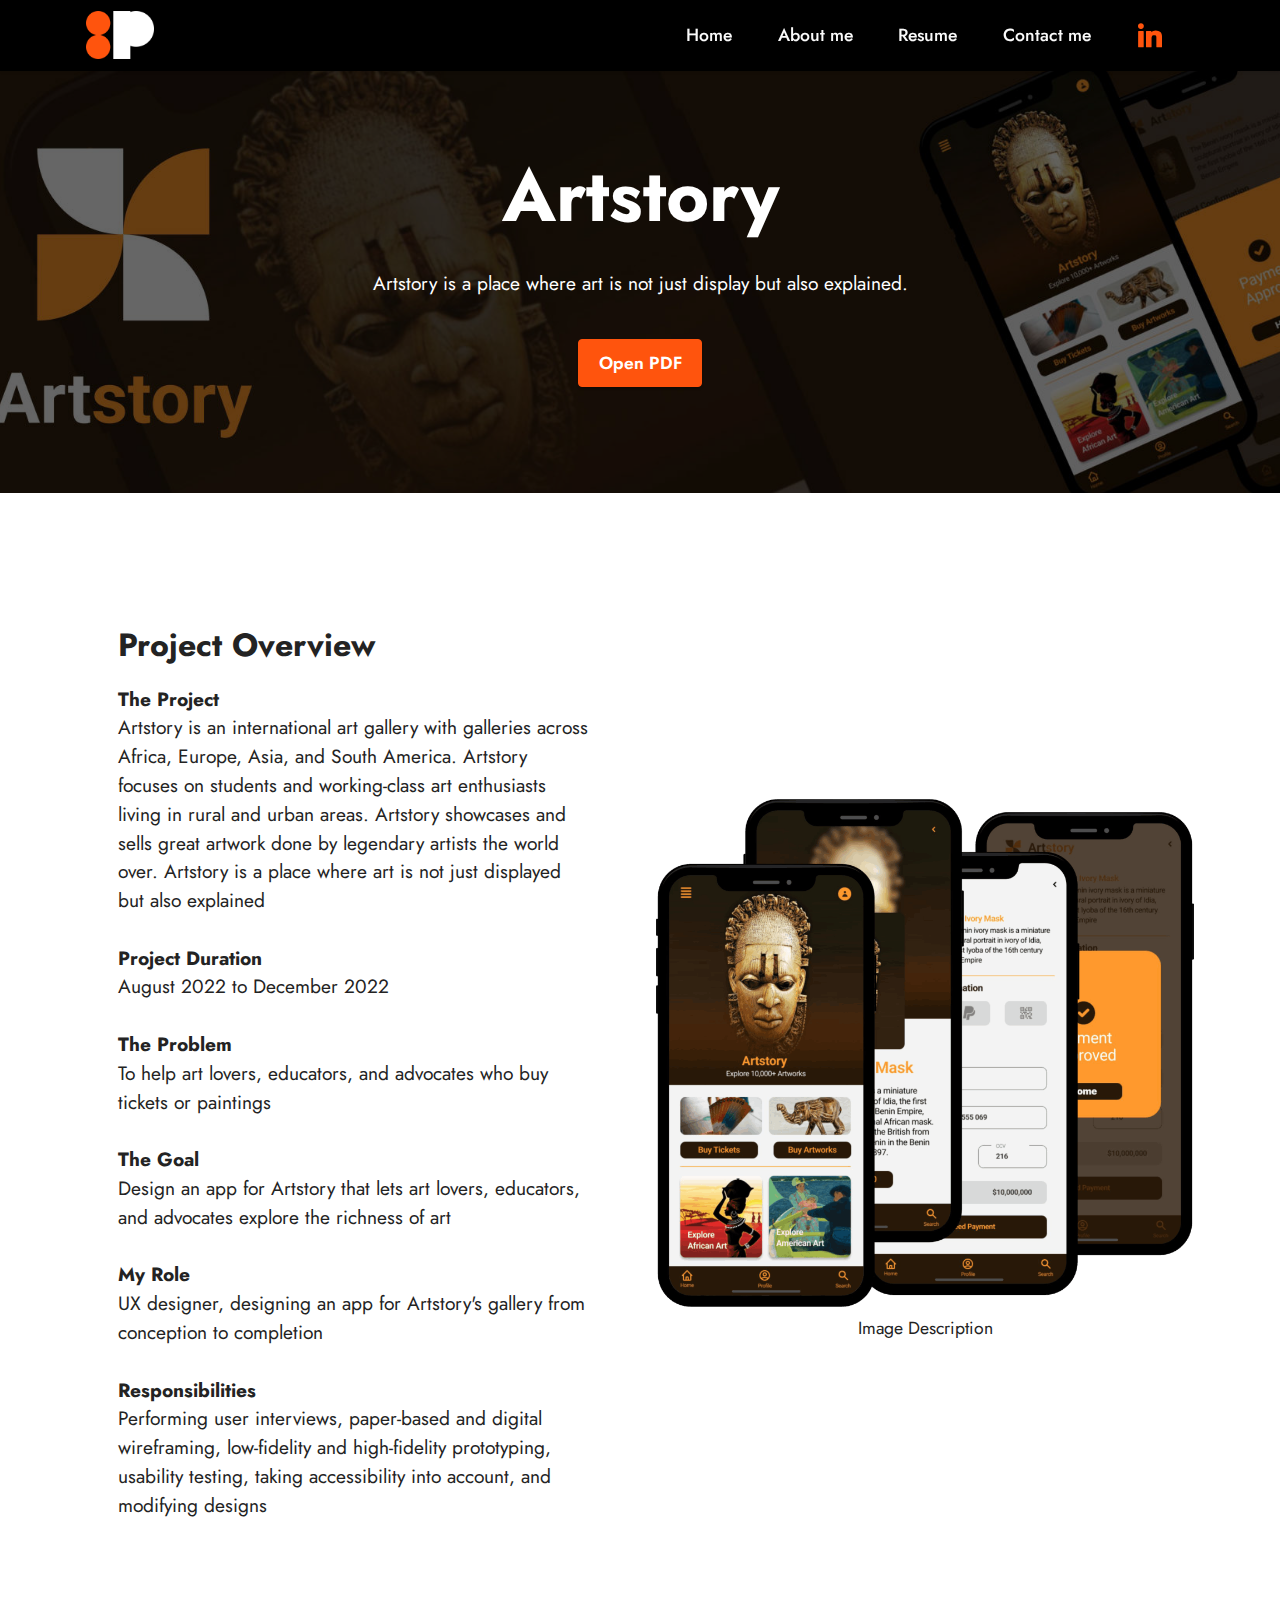
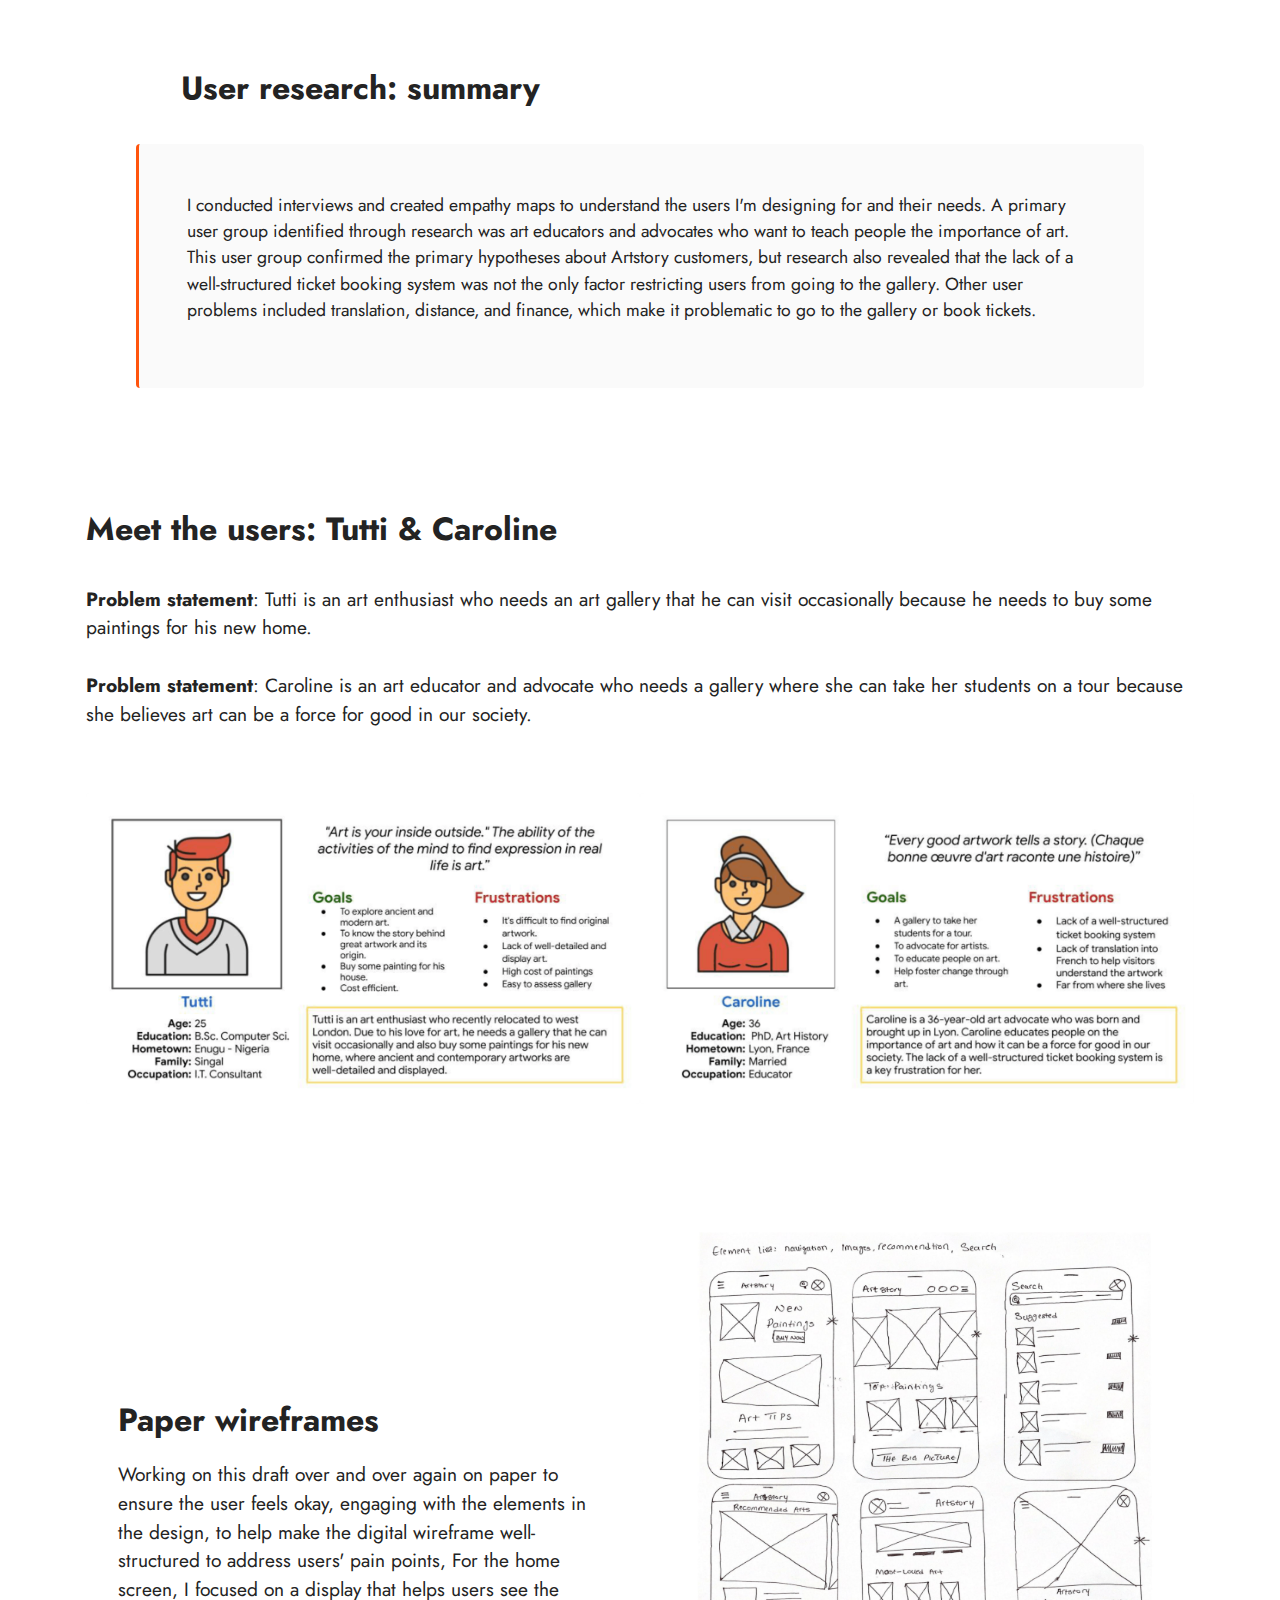
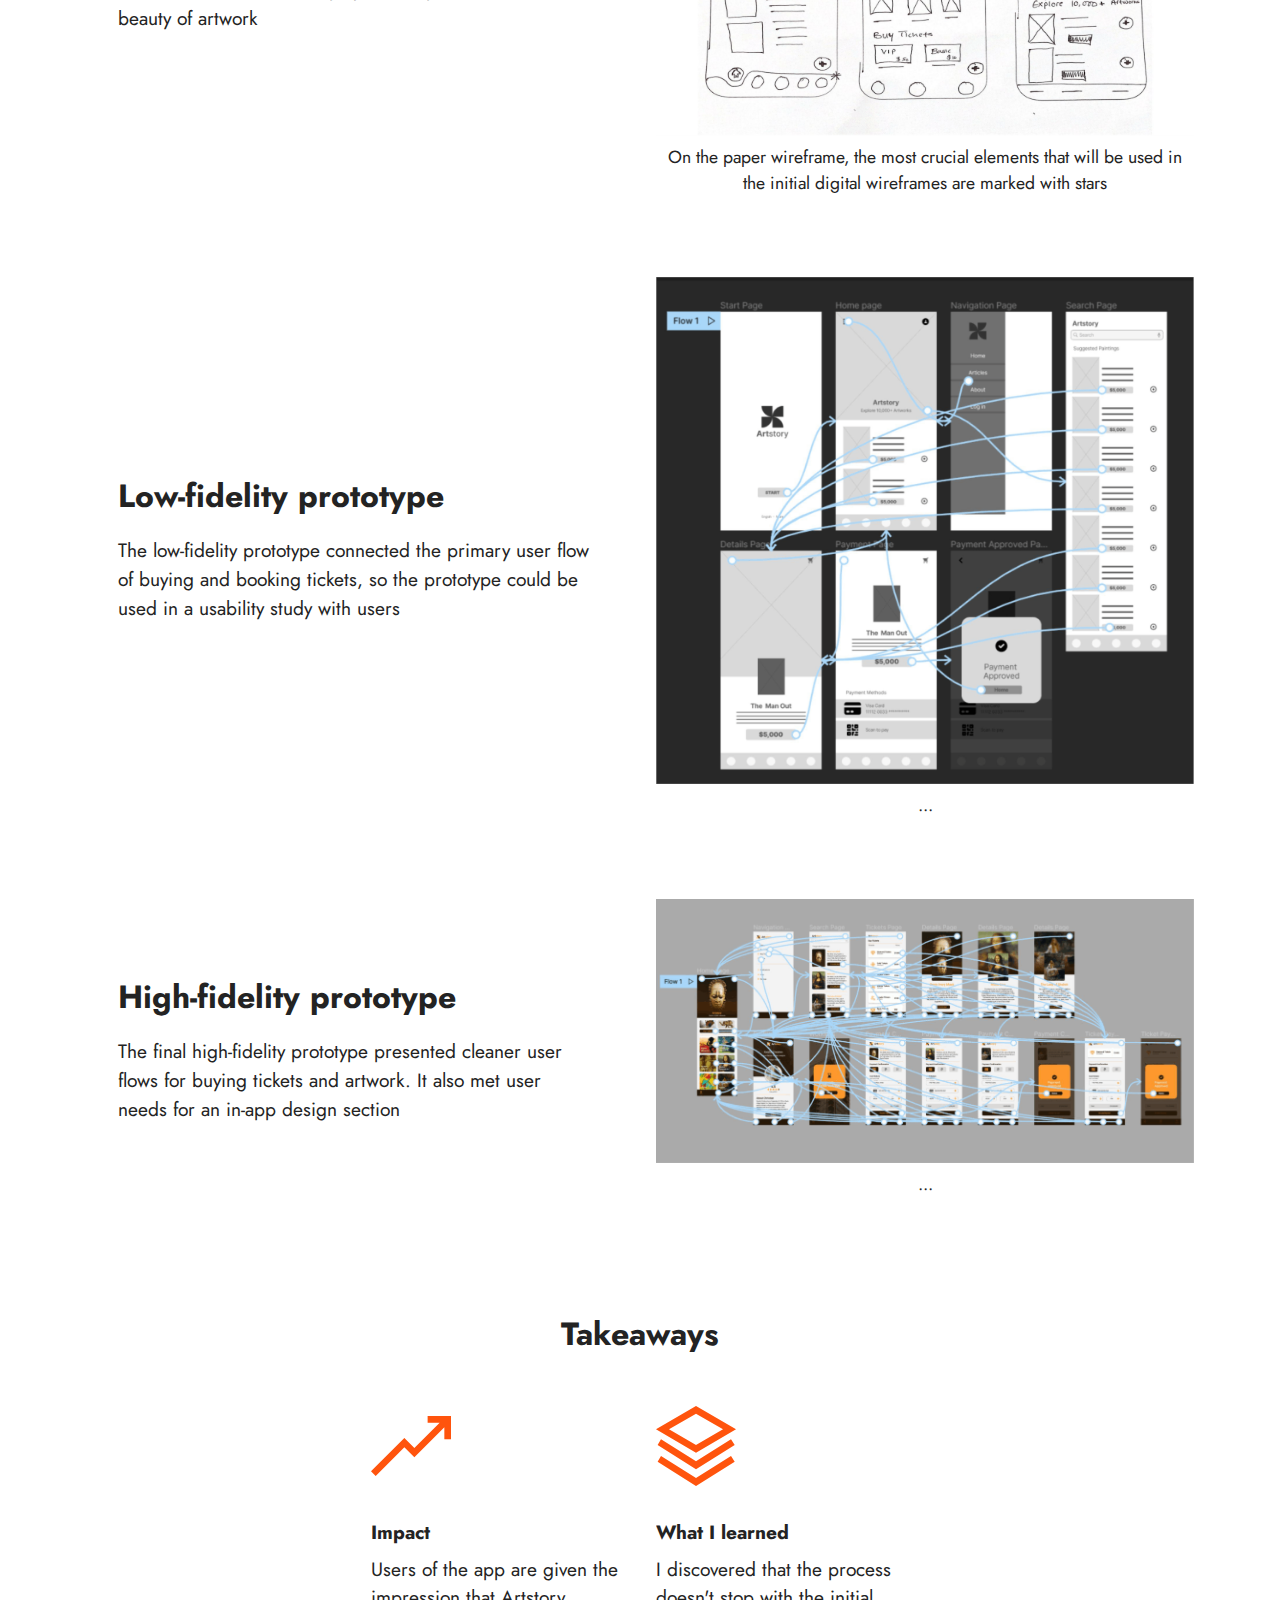
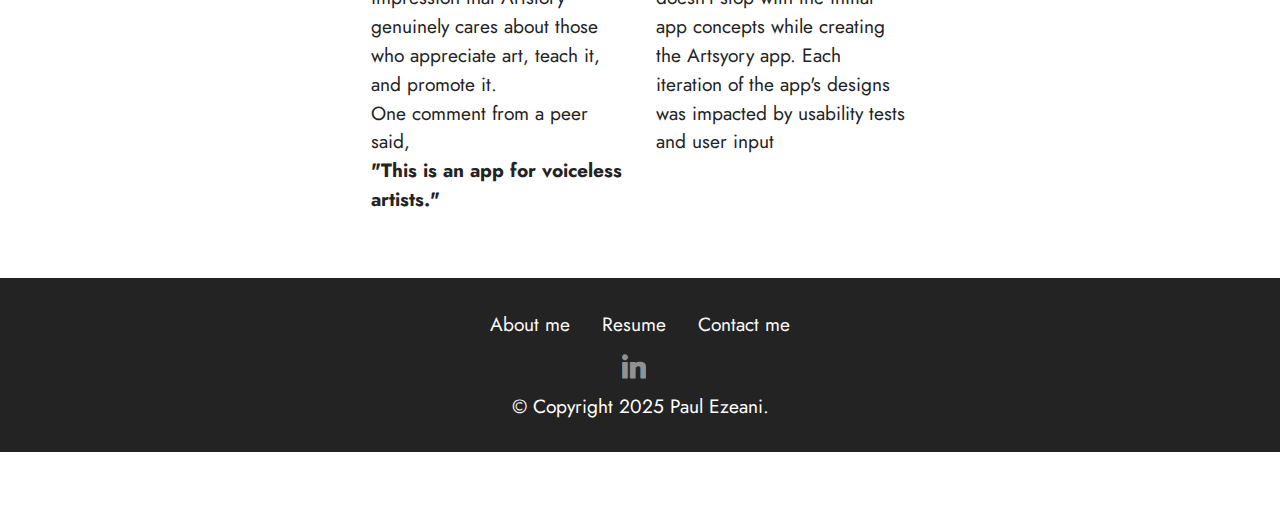
==== artstory.html @ 655abc33 "Changed file type for all" ====
<!DOCTYPE html>
<html>

<head>
    <meta charset="UTF-8">
    <meta http-equiv="X-UA-Compatible" content="IE=edge">
    <meta name="generator" content="Mobirise v5.8.4, mobirise.com">
    <meta name="viewport" content="width=device-width, initial-scale=1, minimum-scale=1">
    <link rel="shortcut icon" href="assets/images/1233344-96x68.png" type="image/x-icon">
    <meta name="description" content="">


    <title>Artstory</title>
    <link rel="stylesheet" href="assets/web/assets/mobirise-icons2/mobirise2.css">
    <link rel="stylesheet" href="assets/bootstrap/css/bootstrap.min.css">
    <link rel="stylesheet" href="assets/bootstrap/css/bootstrap-grid.min.css">
    <link rel="stylesheet" href="assets/bootstrap/css/bootstrap-reboot.min.css">
    <link rel="stylesheet" href="assets/dropdown/css/style.css">
    <link rel="stylesheet" href="assets/socicon/css/styles.css">
    <link rel="stylesheet" href="assets/theme/css/style.css">
    <link rel="preload" href="https://fonts.googleapis.com/css?family=Jost:100,200,300,400,500,600,700,800,900,100i,200i,300i,400i,500i,600i,700i,800i,900i&display=swap" as="style" onload="this.onload=null;this.rel='stylesheet'">
    <noscript>
        <link rel="stylesheet" href="https://fonts.googleapis.com/css?family=Jost:100,200,300,400,500,600,700,800,900,100i,200i,300i,400i,500i,600i,700i,800i,900i&display=swap">
    </noscript>
    <link rel="preload" as="style" href="assets/mobirise/css/mbr-additional.css">
    <link rel="stylesheet" href="assets/mobirise/css/mbr-additional.css" type="text/css">




</head>

<body>

    <section data-bs-version="5.1" class="menu menu3 cid-ty8zCAfSNH" once="menu" id="menu3-4">
        <nav class="navbar navbar-dropdown navbar-fixed-top navbar-expand-lg">
            <div class="container">
                <div class="navbar-brand">
                    <span class="navbar-logo">
                        <img src="assets/images/1233344-96x68.png" alt="" style="height: 3rem;">
                    </span>
                </div>
                <button class="navbar-toggler" type="button" data-toggle="collapse" data-bs-toggle="collapse" data-target="#navbarSupportedContent" data-bs-target="#navbarSupportedContent" aria-controls="navbarNavAltMarkup" aria-expanded="false" aria-label="Toggle navigation">
                    <div class="hamburger">
                        <span></span>
                        <span></span>
                        <span></span>
                        <span></span>
                    </div>
                </button>
                <div class="collapse navbar-collapse" id="navbarSupportedContent">
                    <ul class="navbar-nav nav-dropdown nav-right" data-app-modern-menu="true">
                        <li class="nav-item"><a class="nav-link link text-white text-primary display-4" href="index.html">Home</a></li>
                        <li class="nav-item"><a class="nav-link link text-white text-primary display-4" href="about.html">About me</a></li>
                        <li class="nav-item"><a class="nav-link link text-white display-4" href="PaulEzeani.pdf">Resume</a></li>
                        <li class="nav-item"><a class="nav-link link text-white text-primary display-4" href="index.html#contacts4-5">Contact me</a>
                        </li>
                    </ul>
                    <div class="icons-menu">
                        <a class="iconfont-wrapper" href="https://linkedin.com/in/paul-ezeani" target="_blank">
                            <span class="p-2 mbr-iconfont socicon-linkedin socicon"></span>
                        </a>
                    </div>
                </div>
            </div>
        </nav>
    </section>

    <section data-bs-version="5.1" class="info3 cid-ty9hBq36qa" id="info3-12">




        <div class="mbr-overlay" style="opacity: 0.6; background-color: rgb(0, 0, 0);">
        </div>

        <div class="container">
            <div class="row justify-content-center">
                <div class="card col-12 col-lg-10">
                    <div class="card-wrapper">
                        <div class="card-box align-center">
                            <h4 class="card-title mbr-fonts-style align-center mb-4 display-1">
                                <strong>Artstory</strong>
                            </h4>
                            <p class="mbr-text mbr-fonts-style mb-4 display-7">Artstory is a place where art is not just display but also explained.</p>
                            <div class="mbr-section-btn mt-3"><a class="btn btn-secondary display-4" href="PaulEzeani.pdf">Open PDF</a></div>
                        </div>
                    </div>
                </div>
            </div>
        </div>
    </section>

    <section data-bs-version="5.1" class="image2 cid-ty9hBqvqhm" id="image2-13">





        <div class="container">
            <div class="row align-items-center">
                <div class="col-12 col-lg-6">
                    <div class="image-wrapper">
                        <img src="assets/images/sssss-967x913.png" alt="">
                        <p class="mbr-description mbr-fonts-style mt-2 align-center display-4">
                            Image Description</p>
                    </div>
                </div>
                <div class="col-12 col-lg">
                    <div class="text-wrapper">
                        <h3 class="mbr-section-title mbr-fonts-style mb-3 display-5">
                            <strong>Project Overview</strong>
                        </h3>
                        <p class="mbr-text mbr-fonts-style display-7">
                            <strong>The Project</strong><br>Artstory is an international art gallery with galleries across Africa, Europe, Asia, and South America. Artstory focuses on students and working-class art enthusiasts living in rural and urban areas. Artstory showcases and sells great artwork done by legendary artists the world over. Artstory is a place where art is not just displayed but also explained<br><br><strong>Project Duration<br></strong>August 2022 to December 2022<br><br><strong>The Problem<br></strong>To help art lovers, educators, and advocates who buy tickets or paintings<br><br><strong>The Goal<br></strong>Design an app for Artstory that lets art lovers, educators, and advocates explore the richness of art<br><br><strong>My Role<br></strong>UX designer, designing an app for Artstory's gallery from conception to completion<br><br><strong>Responsibilities</strong><br>Performing user interviews, paper-based and digital wireframing, low-fidelity and high-fidelity prototyping, usability testing, taking accessibility into account, and modifying designs<br>
                        </p>
                    </div>
                </div>
            </div>
        </div>
    </section>

    <section data-bs-version="5.1" class="content4 cid-ty9hBrh0n0" id="content4-14">




        <div class="container">
            <div class="row justify-content-center">
                <div class="title col-md-12 col-lg-10">
                    <h3 class="mbr-section-title mbr-fonts-style align-center mb-4 display-5"><strong>User research: summary</strong></h3>


                </div>
            </div>
        </div>
    </section>

    <section data-bs-version="5.1" class="content7 cid-ty9hBrVVvH" id="content7-15">

        <div class="container-fluid">
            <div class="row justify-content-center">
                <div class="col-12 col-md-10">
                    <blockquote>

                        <p class="mbr-text mbr-fonts-style display-4">I conducted interviews and created empathy maps to understand the users I'm designing for and their needs. A primary user group identified through research was art educators and advocates who want to teach people the importance of art.
                            <br>This user group confirmed the primary hypotheses about Artstory customers, but research also revealed that the lack of a well-structured ticket booking system was not the only factor restricting users from going to the gallery. Other user problems included translation, distance, and finance, which make it problematic to go to the gallery or book tickets.&nbsp;<br>
                        </p>
                    </blockquote>
                </div>
            </div>
        </div>
    </section>

    <section data-bs-version="5.1" class="content4 cid-ty9hBsncfL" id="content4-16">




        <div class="container">
            <div class="row justify-content-center">
                <div class="title col-md-12 col-lg-12">
                    <h3 class="mbr-section-title mbr-fonts-style align-center mb-4 display-5"><strong>Meet the users:&nbsp;</strong><strong>Tutti &amp; Caroline</strong></h3>
                    <h4 class="mbr-section-subtitle align-center mbr-fonts-style mb-4 display-7"><strong>Problem statement</strong>: Tutti is an art enthusiast who needs an art gallery that he can visit occasionally because he needs to buy some paintings for his new home.<br><br><strong>Problem statement</strong>: Caroline is an art educator and advocate who needs a gallery where she can take her students on a tour because she believes art can be a force for good in our society.</h4>

                </div>
            </div>
        </div>
    </section>

    <section data-bs-version="5.1" class="gallery1 cid-ty9hBsWbDl" id="gallery1-17">


        <div class="container">

            <div class="row mt-4">
                <div class="item features-image сol-12 col-md-6 col-lg-6">
                    <div class="item-wrapper">
                        <div class="item-img">
                            <img src="assets/images/per1-1288x725.png" alt="">
                        </div>


                    </div>
                </div>
                <div class="item features-image сol-12 col-md-6 col-lg-6">
                    <div class="item-wrapper">
                        <div class="item-img">
                            <img src="assets/images/per2-1288x724.png" alt="">
                        </div>


                    </div>
                </div>


            </div>
        </div>
    </section>

    <section data-bs-version="5.1" class="image2 cid-ty9hBtAOwq" id="image2-18">





        <div class="container">
            <div class="row align-items-center">
                <div class="col-12 col-lg-6">
                    <div class="image-wrapper">
                        <img src="assets/images/paper...-700x655.png" alt="">
                        <p class="mbr-description mbr-fonts-style mt-2 align-center display-4">
                            On the paper wireframe, the most crucial elements that will be used in the initial digital wireframes are marked with stars</p>
                    </div>
                </div>
                <div class="col-12 col-lg">
                    <div class="text-wrapper">
                        <h3 class="mbr-section-title mbr-fonts-style mb-3 display-5"><strong>Paper wireframes</strong></h3>
                        <p class="mbr-text mbr-fonts-style display-7">Working on this draft over and over again on paper to ensure the user feels okay, engaging with the elements in the design, to help make the digital wireframe well-structured to address users' pain points, For the home screen, I focused on a display that helps users see the beauty of artwork<br></p>
                    </div>
                </div>
            </div>
        </div>
    </section>

    <section data-bs-version="5.1" class="image2 cid-ty9hBuAL1X" id="image2-1a">





        <div class="container">
            <div class="row align-items-center">
                <div class="col-12 col-lg-6">
                    <div class="image-wrapper">
                        <img src="assets/images/lofi-pro-1256x1185.png" alt="">
                        <p class="mbr-description mbr-fonts-style mt-2 align-center display-4">...</p>
                    </div>
                </div>
                <div class="col-12 col-lg">
                    <div class="text-wrapper">
                        <h3 class="mbr-section-title mbr-fonts-style mb-3 display-5"><strong>Low-fidelity prototype</strong></h3>
                        <p class="mbr-text mbr-fonts-style display-7">The low-fidelity prototype connected the primary user flow of buying and booking tickets, so the prototype could be used in a usability study with users<br></p>
                    </div>
                </div>
            </div>
        </div>
    </section>

    <section data-bs-version="5.1" class="image2 cid-ty9hBvfNrW" id="image2-1b">





        <div class="container">
            <div class="row align-items-center">
                <div class="col-12 col-lg-6">
                    <div class="image-wrapper">
                        <img src="assets/images/hifi-pro-1123x553.png" alt="">
                        <p class="mbr-description mbr-fonts-style mt-2 align-center display-4">...</p>
                    </div>
                </div>
                <div class="col-12 col-lg">
                    <div class="text-wrapper">
                        <h3 class="mbr-section-title mbr-fonts-style mb-3 display-5"><strong>High-fidelity prototype</strong></h3>
                        <p class="mbr-text mbr-fonts-style display-7">The final high-fidelity prototype presented cleaner user flows for buying tickets and artwork. It also met user needs for an in-app design section<br></p>
                    </div>
                </div>
            </div>
        </div>
    </section>

    <section data-bs-version="5.1" class="features1 cid-ty9hBvL8Pk" id="features1-1c">




        <div class="container">
            <div class="row">
                <div class="col-12">
                    <h3 class="mbr-section-title mbr-fonts-style align-center mb-0 display-5">
                        <strong>Takeaways</strong>
                    </h3>

                </div>
            </div>
            <div class="row">
                <div class="card col-12 col-md-6 col-lg-3">
                    <div class="card-wrapper">
                        <div class="card-box align-center">
                            <div class="iconfont-wrapper">
                                <span class="mbr-iconfont mobi-mbri-growing-chart mobi-mbri"></span>
                            </div>
                            <h5 class="card-title mbr-fonts-style display-7"><strong>Impact</strong></h5>
                            <p class="card-text mbr-fonts-style display-7">Users of the app are given the impression that Artstory genuinely cares about those who appreciate art, teach it, and promote it.
                                <br>One comment from a peer said,
                                <br><strong>"This is an app for voiceless artists."</strong>&nbsp;<br>
                            </p>
                        </div>
                    </div>
                </div>
                <div class="card col-12 col-md-6 col-lg-3">
                    <div class="card-wrapper">
                        <div class="card-box align-center">
                            <div class="iconfont-wrapper">
                                <span class="mbr-iconfont mobi-mbri-layers mobi-mbri"></span>
                            </div>
                            <h5 class="card-title mbr-fonts-style display-7"><strong>What I learned</strong></h5>
                            <p class="card-text mbr-fonts-style display-7">I discovered that the process doesn't stop with the initial app concepts while creating the Artsyory app. Each iteration of the app's designs was impacted by usability tests and user input</p>
                        </div>
                    </div>
                </div>


            </div>
        </div>
    </section>

    <section data-bs-version="5.1" class="footer3 cid-ty9hBwmnn0" once="footers" id="footer3-1d">





        <div class="container">
            <div class="media-container-row align-center mbr-white">
                <div class="row row-links">
                    <ul class="foot-menu">





                        <li class="foot-menu-item mbr-fonts-style display-7">
                            <a class="text-white text-primary" href="about.html">About me</a>
                        </li>
                        <li class="foot-menu-item mbr-fonts-style display-7"><a class="text-white" href="PaulEzeani.pdf" target="_blank">Resume</a></li>
                        <li class="foot-menu-item mbr-fonts-style display-7">
                            <a class="text-white text-primary" href="index.html#contacts4-5" target="_blank">Contact me</a>
                        </li>
                    </ul>
                </div>
                <div class="row social-row">
                    <div class="social-list align-right pb-2">






                        <div class="soc-item">
                            <a href="https://linkedin.com/in/paul-ezeani" target="_blank">
                                <span class="mbr-iconfont mbr-iconfont-social socicon-linkedin socicon"></span>
                            </a>
                        </div>
                    </div>
                </div>
                <div class="row row-copirayt">
                    <p class="mbr-text mb-0 mbr-fonts-style mbr-white align-center display-7">
                        © Copyright 2025 Paul Ezeani.
                    </p>
                </div>
            </div>
        </div>
    </section>
    <section class="display-7" style="padding: 0;align-items: center;justify-content: center;flex-wrap: wrap;    align-content: center;display: flex;position: relative;height: 4rem;"><a href="" style="flex: 1 1;height: 4rem;position: absolute;width: 100%;z-index: 1;"><img alt="" style="height: 4rem;" src="[data-uri]"></a>
        <p style="margin: 0;text-align: center;" class="display-7"></p><a style="z-index:1" href=""></a>
    </section>
    <script src="assets/bootstrap/js/bootstrap.bundle.min.js"></script>
    <script src="assets/smoothscroll/smooth-scroll.js"></script>
    <script src="assets/ytplayer/index.js"></script>
    <script src="assets/dropdown/js/navbar-dropdown.js"></script>
    <script src="assets/theme/js/script.js"></script>


</body>

</html>
---- assets/web/assets/mobirise-icons2/mobirise2.css ----
@font-face {
  font-family: 'Moririse2';
  font-display: swap;
  src:  url('mobirise2.eot?f2bix4');
  src:  url('mobirise2.eot?f2bix4#iefix') format('embedded-opentype'),
    url('mobirise2.ttf?f2bix4') format('truetype'),
    url('mobirise2.woff?f2bix4') format('woff'),
    url('mobirise2.svg?f2bix4#mobirise2') format('svg');
  font-weight: normal;
  font-style: normal;
}

[class^="mobi-"], [class*=" mobi-"] {
  /* use !important to prevent issues with browser extensions that change fonts */
  font-family: 'Moririse2' !important;
  speak: none;
  font-style: normal;
  font-weight: normal;
  font-variant: normal;
  text-transform: none;
  line-height: 1;

  /* Better Font Rendering =========== */
  -webkit-font-smoothing: antialiased;
  -moz-osx-font-smoothing: grayscale;
}

.mobi-mbri-add-submenu:before {
  content: "\e900";
}
.mobi-mbri-alert:before {
  content: "\e901";
}
.mobi-mbri-align-center:before {
  content: "\e902";
}
.mobi-mbri-align-justify:before {
  content: "\e903";
}
.mobi-mbri-align-left:before {
  content: "\e904";
}
.mobi-mbri-align-right:before {
  content: "\e905";
}
.mobi-mbri-android:before {
  content: "\e906";
}
.mobi-mbri-apple:before {
  content: "\e907";
}
.mobi-mbri-arrow-down:before {
  content: "\e908";
}
.mobi-mbri-arrow-next:before {
  content: "\e909";
}
.mobi-mbri-arrow-prev:before {
  content: "\e90a";
}
.mobi-mbri-arrow-up:before {
  content: "\e90b";
}
.mobi-mbri-bold:before {
  content: "\e90c";
}
.mobi-mbri-bookmark:before {
  content: "\e90d";
}
.mobi-mbri-bootstrap:before {
  content: "\e90e";
}
.mobi-mbri-briefcase:before {
  content: "\e90f";
}
.mobi-mbri-browse:before {
  content: "\e910";
}
.mobi-mbri-bulleted-list:before {
  content: "\e911";
}
.mobi-mbri-calendar:before {
  content: "\e912";
}
.mobi-mbri-camera:before {
  content: "\e913";
}
.mobi-mbri-cart-add:before {
  content: "\e914";
}
.mobi-mbri-cart-full:before {
  content: "\e915";
}
.mobi-mbri-cash:before {
  content: "\e916";
}
.mobi-mbri-change-style:before {
  content: "\e917";
}
.mobi-mbri-chat:before {
  content: "\e918";
}
.mobi-mbri-clock:before {
  content: "\e919";
}
.mobi-mbri-close:before {
  content: "\e91a";
}
.mobi-mbri-cloud:before {
  content: "\e91b";
}
.mobi-mbri-code:before {
  content: "\e91c";
}
.mobi-mbri-contact-form:before {
  content: "\e91d";
}
.mobi-mbri-credit-card:before {
  content: "\e91e";
}
.mobi-mbri-cursor-click:before {
  content: "\e91f";
}
.mobi-mbri-cust-feedback:before {
  content: "\e920";
}
.mobi-mbri-database:before {
  content: "\e921";
}
.mobi-mbri-delivery:before {
  content: "\e922";
}
.mobi-mbri-desktop:before {
  content: "\e923";
}
.mobi-mbri-devices:before {
  content: "\e924";
}
.mobi-mbri-down:before {
  content: "\e925";
}
.mobi-mbri-download-2:before {
  content: "\e926";
}
.mobi-mbri-download:before {
  content: "\e927";
}
.mobi-mbri-drag-n-drop-2:before {
  content: "\e928";
}
.mobi-mbri-drag-n-drop:before {
  content: "\e929";
}
.mobi-mbri-edit-2:before {
  content: "\e92a";
}
.mobi-mbri-edit:before {
  content: "\e92b";
}
.mobi-mbri-error:before {
  content: "\e92c";
}
.mobi-mbri-extension:before {
  content: "\e92d";
}
.mobi-mbri-features:before {
  content: "\e92e";
}
.mobi-mbri-file:before {
  content: "\e92f";
}
.mobi-mbri-flag:before {
  content: "\e930";
}
.mobi-mbri-folder:before {
  content: "\e931";
}
.mobi-mbri-gift:before {
  content: "\e932";
}
.mobi-mbri-github:before {
  content: "\e933";
}
.mobi-mbri-globe-2:before {
  content: "\e934";
}
.mobi-mbri-globe:before {
  content: "\e935";
}
.mobi-mbri-growing-chart:before {
  content: "\e936";
}
.mobi-mbri-hearth:before {
  content: "\e937";
}
.mobi-mbri-help:before {
  content: "\e938";
}
.mobi-mbri-home:before {
  content: "\e939";
}
.mobi-mbri-hot-cup:before {
  content: "\e93a";
}
.mobi-mbri-idea:before {
  content: "\e93b";
}
.mobi-mbri-image-gallery:before {
  content: "\e93c";
}
.mobi-mbri-image-slider:before {
  content: "\e93d";
}
.mobi-mbri-info:before {
  content: "\e93e";
}
.mobi-mbri-italic:before {
  content: "\e93f";
}
.mobi-mbri-key:before {
  content: "\e940";
}
.mobi-mbri-laptop:before {
  content: "\e941";
}
.mobi-mbri-layers:before {
  content: "\e942";
}
.mobi-mbri-left-right:before {
  content: "\e943";
}
.mobi-mbri-left:before {
  content: "\e944";
}
.mobi-mbri-letter:before {
  content: "\e945";
}
.mobi-mbri-like:before {
  content: "\e946";
}
.mobi-mbri-link:before {
  content: "\e947";
}
.mobi-mbri-lock:before {
  content: "\e948";
}
.mobi-mbri-login:before {
  content: "\e949";
}
.mobi-mbri-logout:before {
  content: "\e94a";
}
.mobi-mbri-magic-stick:before {
  content: "\e94b";
}
.mobi-mbri-map-pin:before {
  content: "\e94c";
}
.mobi-mbri-menu:before {
  content: "\e94d";
}
.mobi-mbri-mobile-2:before {
  content: "\e94e";
}
.mobi-mbri-mobile-horizontal:before {
  content: "\e94f";
}
.mobi-mbri-mobile:before {
  content: "\e950";
}
.mobi-mbri-mobirise:before {
  content: "\e951";
}
.mobi-mbri-more-horizontal:before {
  content: "\e952";
}
.mobi-mbri-more-vertical:before {
  content: "\e953";
}
.mobi-mbri-music:before {
  content: "\e954";
}
.mobi-mbri-new-file:before {
  content: "\e955";
}
.mobi-mbri-numbered-list:before {
  content: "\e956";
}
.mobi-mbri-opened-folder:before {
  content: "\e957";
}
.mobi-mbri-pages:before {
  content: "\e958";
}
.mobi-mbri-paper-plane:before {
  content: "\e959";
}
.mobi-mbri-paperclip:before {
  content: "\e95a";
}
.mobi-mbri-phone:before {
  content: "\e95b";
}
.mobi-mbri-photo:before {
  content: "\e95c";
}
.mobi-mbri-photos:before {
  content: "\e95d";
}
.mobi-mbri-pin:before {
  content: "\e95e";
}
.mobi-mbri-play:before {
  content: "\e95f";
}
.mobi-mbri-plus:before {
  content: "\e960";
}
.mobi-mbri-preview:before {
  content: "\e961";
}
.mobi-mbri-print:before {
  content: "\e962";
}
.mobi-mbri-protect:before {
  content: "\e963";
}
.mobi-mbri-question:before {
  content: "\e964";
}
.mobi-mbri-quote-left:before {
  content: "\e965";
}
.mobi-mbri-quote-right:before {
  content: "\e966";
}
.mobi-mbri-redo:before {
  content: "\e967";
}
.mobi-mbri-refresh:before {
  content: "\e968";
}
.mobi-mbri-responsive-2:before {
  content: "\e969";
}
.mobi-mbri-responsive:before {
  content: "\e96a";
}
.mobi-mbri-right:before {
  content: "\e96b";
}
.mobi-mbri-rocket:before {
  content: "\e96c";
}
.mobi-mbri-sad-face:before {
  content: "\e96d";
}
.mobi-mbri-sale:before {
  content: "\e96e";
}
.mobi-mbri-save:before {
  content: "\e96f";
}
.mobi-mbri-search:before {
  content: "\e970";
}
.mobi-mbri-setting-2:before {
  content: "\e971";
}
.mobi-mbri-setting-3:before {
  content: "\e972";
}
.mobi-mbri-setting:before {
  content: "\e973";
}
.mobi-mbri-share:before {
  content: "\e974";
}
.mobi-mbri-shopping-bag:before {
  content: "\e975";
}
.mobi-mbri-shopping-basket:before {
  content: "\e976";
}
.mobi-mbri-shopping-cart:before {
  content: "\e977";
}
.mobi-mbri-sites:before {
  content: "\e978";
}
.mobi-mbri-smile-face:before {
  content: "\e979";
}
.mobi-mbri-speed:before {
  content: "\e97a";
}
.mobi-mbri-star:before {
  content: "\e97b";
}
.mobi-mbri-success:before {
  content: "\e97c";
}
.mobi-mbri-sun:before {
  content: "\e97d";
}
.mobi-mbri-sun2:before {
  content: "\e97e";
}
.mobi-mbri-tablet-vertical:before {
  content: "\e97f";
}
.mobi-mbri-tablet:before {
  content: "\e980";
}
.mobi-mbri-target:before {
  content: "\e981";
}
.mobi-mbri-timer:before {
  content: "\e982";
}
.mobi-mbri-to-ftp:before {
  content: "\e983";
}
.mobi-mbri-to-local-drive:before {
  content: "\e984";
}
.mobi-mbri-touch-swipe:before {
  content: "\e985";
}
.mobi-mbri-touch:before {
  content: "\e986";
}
.mobi-mbri-trash:before {
  content: "\e987";
}
.mobi-mbri-underline:before {
  content: "\e988";
}
.mobi-mbri-undo:before {
  content: "\e989";
}
.mobi-mbri-unlink:before {
  content: "\e98a";
}
.mobi-mbri-unlock:before {
  content: "\e98b";
}
.mobi-mbri-up-down:before {
  content: "\e98c";
}
.mobi-mbri-up:before {
  content: "\e98d";
}
.mobi-mbri-update:before {
  content: "\e98e";
}
.mobi-mbri-upload-2:before {
  content: "\e98f";
}
.mobi-mbri-upload:before {
  content: "\e990";
}
.mobi-mbri-user-2:before {
  content: "\e991";
}
.mobi-mbri-user:before {
  content: "\e992";
}
.mobi-mbri-users:before {
  content: "\e993";
}
.mobi-mbri-video-play:before {
  content: "\e994";
}
.mobi-mbri-video:before {
  content: "\e995";
}
.mobi-mbri-watch:before {
  content: "\e996";
}
.mobi-mbri-website-theme-2:before {
  content: "\e997";
}
.mobi-mbri-website-theme:before {
  content: "\e998";
}
.mobi-mbri-wifi:before {
  content: "\e999";
}
.mobi-mbri-windows:before {
  content: "\e99a";
}
.mobi-mbri-zoom-in:before {
  content: "\e99b";
}
.mobi-mbri-zoom-out:before {
  content: "\e99c";
}
---- assets/dropdown/css/style.css ----
.navbar-dropdown {
  left: 0;
  padding: 0;
  position: absolute;
  right: 0;
  top: 0;
  transition: all 0.45s ease;
  z-index: 1030;
  background: #282828; }
  .navbar-dropdown .navbar-logo {
    margin-right: 0.8rem;
    transition: margin 0.3s ease-in-out;
    vertical-align: middle; }
    .navbar-dropdown .navbar-logo img {
      height: 3.125rem;
      transition: all 0.3s ease-in-out; }
    .navbar-dropdown .navbar-logo.mbr-iconfont {
      font-size: 3.125rem;
      line-height: 3.125rem; }
  .navbar-dropdown .navbar-caption {
    font-weight: 700;
    white-space: normal;
    vertical-align: -4px;
    line-height: 3.125rem !important; }
    .navbar-dropdown .navbar-caption, .navbar-dropdown .navbar-caption:hover {
      color: inherit;
      text-decoration: none; }
  .navbar-dropdown .mbr-iconfont + .navbar-caption {
    vertical-align: -1px; }
  .navbar-dropdown.navbar-fixed-top {
    position: fixed; }
  .navbar-dropdown .navbar-brand span {
    vertical-align: -4px; }
  .navbar-dropdown.bg-color.transparent {
    background: none; }
  .navbar-dropdown.navbar-short .navbar-brand {
    padding: 0.625rem 0; }
    .navbar-dropdown.navbar-short .navbar-brand span {
      vertical-align: -1px; }
  .navbar-dropdown.navbar-short .navbar-caption {
    line-height: 2.375rem !important;
    vertical-align: -2px; }
  .navbar-dropdown.navbar-short .navbar-logo {
    margin-right: 0.5rem; }
    .navbar-dropdown.navbar-short .navbar-logo img {
      height: 2.375rem; }
    .navbar-dropdown.navbar-short .navbar-logo.mbr-iconfont {
      font-size: 2.375rem;
      line-height: 2.375rem; }
  .navbar-dropdown.navbar-short .mbr-table-cell {
    height: 3.625rem; }
  .navbar-dropdown .navbar-close {
    left: 0.6875rem;
    position: fixed;
    top: 0.75rem;
    z-index: 1000; }
  .navbar-dropdown .hamburger-icon {
    content: "";
    display: inline-block;
    vertical-align: middle;
    width: 16px;
    -webkit-box-shadow: 0 -6px 0 1px #282828,0 0 0 1px #282828,0 6px 0 1px #282828;
    -moz-box-shadow: 0 -6px 0 1px #282828,0 0 0 1px #282828,0 6px 0 1px #282828;
    box-shadow: 0 -6px 0 1px #282828,0 0 0 1px #282828,0 6px 0 1px #282828; }

.dropdown-menu .dropdown-toggle[data-toggle="dropdown-submenu"]::after {
  border-bottom: 0.35em solid transparent;
  border-left: 0.35em solid;
  border-right: 0;
  border-top: 0.35em solid transparent;
  margin-left: 0.3rem; }

.dropdown-menu .dropdown-item:focus {
  outline: 0; }

.nav-dropdown {
  font-size: 0.75rem;
  font-weight: 500;
  height: auto !important; }
  .nav-dropdown .nav-btn {
    padding-left: 1rem; }
  .nav-dropdown .link {
    margin: .667em 1.667em;
    font-weight: 500;
    padding: 0;
    transition: color .2s ease-in-out; }
    .nav-dropdown .link.dropdown-toggle {
      margin-right: 2.583em; }
      .nav-dropdown .link.dropdown-toggle::after {
        margin-left: .25rem;
        border-top: 0.35em solid;
        border-right: 0.35em solid transparent;
        border-left: 0.35em solid transparent;
        border-bottom: 0; }
      .nav-dropdown .link.dropdown-toggle[aria-expanded="true"] {
        margin: 0;
        padding: 0.667em 3.263em  0.667em 1.667em; }
  .nav-dropdown .link::after,
  .nav-dropdown .dropdown-item::after {
    color: inherit; }
  .nav-dropdown .btn {
    font-size: 0.75rem;
    font-weight: 700;
    letter-spacing: 0;
    margin-bottom: 0;
    padding-left: 1.25rem;
    padding-right: 1.25rem; }
  .nav-dropdown .dropdown-menu {
    border-radius: 0;
    border: 0;
    left: 0;
    margin: 0;
    padding-bottom: 1.25rem;
    padding-top: 1.25rem;
    position: relative; }
  .nav-dropdown .dropdown-submenu {
    margin-left: 0.125rem;
    top: 0; }
  .nav-dropdown .dropdown-item {
    font-weight: 500;
    line-height: 2;
    padding: 0.3846em 4.615em 0.3846em 1.5385em;
    position: relative;
    transition: color .2s ease-in-out, background-color .2s ease-in-out; }
    .nav-dropdown .dropdown-item::after {
      margin-top: -0.3077em;
      position: absolute;
      right: 1.1538em;
      top: 50%; }
    .nav-dropdown .dropdown-item:focus, .nav-dropdown .dropdown-item:hover {
      background: none; }

@media (max-width: 767px) {
  .nav-dropdown.navbar-toggleable-sm {
    bottom: 0;
    display: none;
    left: 0;
    overflow-x: hidden;
    position: fixed;
    top: 0;
    transform: translateX(-100%);
    -ms-transform: translateX(-100%);
    -webkit-transform: translateX(-100%);
    width: 18.75rem;
    z-index: 999; } }
.nav-dropdown.navbar-toggleable-xl {
  bottom: 0;
  display: none;
  left: 0;
  overflow-x: hidden;
  position: fixed;
  top: 0;
  transform: translateX(-100%);
  -ms-transform: translateX(-100%);
  -webkit-transform: translateX(-100%);
  width: 18.75rem;
  z-index: 999; }

.nav-dropdown-sm {
  display: block !important;
  overflow-x: hidden;
  overflow: auto;
  padding-top: 3.875rem; }
  .nav-dropdown-sm::after {
    content: "";
    display: block;
    height: 3rem;
    width: 100%; }
  .nav-dropdown-sm.collapse.in ~ .navbar-close {
    display: block !important; }
  .nav-dropdown-sm.collapsing, .nav-dropdown-sm.collapse.in {
    transform: translateX(0);
    -ms-transform: translateX(0);
    -webkit-transform: translateX(0);
    transition: all 0.25s ease-out;
    -webkit-transition: all 0.25s ease-out;
    background: #282828; }
  .nav-dropdown-sm.collapsing[aria-expanded="false"] {
    transform: translateX(-100%);
    -ms-transform: translateX(-100%);
    -webkit-transform: translateX(-100%); }
  .nav-dropdown-sm .nav-item {
    display: block;
    margin-left: 0 !important;
    padding-left: 0; }
  .nav-dropdown-sm .link,
  .nav-dropdown-sm .dropdown-item {
    border-top: 1px dotted rgba(255, 255, 255, 0.1);
    font-size: 0.8125rem;
    line-height: 1.6;
    margin: 0 !important;
    padding: 0.875rem 2.4rem 0.875rem 1.5625rem !important;
    position: relative;
    white-space: normal; }
    .nav-dropdown-sm .link:focus, .nav-dropdown-sm .link:hover,
    .nav-dropdown-sm .dropdown-item:focus,
    .nav-dropdown-sm .dropdown-item:hover {
      background: rgba(0, 0, 0, 0.2) !important;
      color: #c0a375; }
  .nav-dropdown-sm .nav-btn {
    position: relative;
    padding: 1.5625rem 1.5625rem 0 1.5625rem; }
    .nav-dropdown-sm .nav-btn::before {
      border-top: 1px dotted rgba(255, 255, 255, 0.1);
      content: "";
      left: 0;
      position: absolute;
      top: 0;
      width: 100%; }
    .nav-dropdown-sm .nav-btn + .nav-btn {
      padding-top: 0.625rem; }
      .nav-dropdown-sm .nav-btn + .nav-btn::before {
        display: none; }
  .nav-dropdown-sm .btn {
    padding: 0.625rem 0; }
  .nav-dropdown-sm .dropdown-toggle[data-toggle="dropdown-submenu"]::after {
    margin-left: .25rem;
    border-top: 0.35em solid;
    border-right: 0.35em solid transparent;
    border-left: 0.35em solid transparent;
    border-bottom: 0; }
  .nav-dropdown-sm .dropdown-toggle[data-toggle="dropdown-submenu"][aria-expanded="true"]::after {
    border-top: 0;
    border-right: 0.35em solid transparent;
    border-left: 0.35em solid transparent;
    border-bottom: 0.35em solid; }
  .nav-dropdown-sm .dropdown-menu {
    margin: 0;
    padding: 0;
    position: relative;
    top: 0;
    left: 0;
    width: 100%;
    border: 0;
    float: none;
    border-radius: 0;
    background: none; }
  .nav-dropdown-sm .dropdown-submenu {
    left: 100%;
    margin-left: 0.125rem;
    margin-top: -1.25rem;
    top: 0; }

.navbar-toggleable-sm .nav-dropdown .dropdown-menu {
  position: absolute; }

.navbar-toggleable-sm .nav-dropdown .dropdown-submenu {
  left: 100%;
  margin-left: 0.125rem;
  margin-top: -1.25rem;
  top: 0; }

.navbar-toggleable-sm.opened .nav-dropdown .dropdown-menu {
  position: relative; }

.navbar-toggleable-sm.opened .nav-dropdown .dropdown-submenu {
  left: 0;
  margin-left: 00rem;
  margin-top: 0rem;
  top: 0; }

.is-builder .nav-dropdown.collapsing {
  transition: none !important; }
---- assets/socicon/css/styles.css ----
@charset "UTF-8";

@font-face {
  font-family: 'Socicon';
  src:  url('../fonts/socicon.eot');
  src:  url('../fonts/socicon.eot?#iefix') format('embedded-opentype'),
    url('../fonts/socicon.woff2') format('woff2'),
    url('../fonts/socicon.ttf') format('truetype'),
    url('../fonts/socicon.woff') format('woff'),
    url('../fonts/socicon.svg#socicon') format('svg');
  font-weight: normal;
  font-style: normal;
  font-display: swap;
}

[data-icon]:before {
  font-family: "socicon" !important;
  content: attr(data-icon);
  font-style: normal !important;
  font-weight: normal !important;
  font-variant: normal !important;
  text-transform: none !important;
  speak: none;
  line-height: 1;
  -webkit-font-smoothing: antialiased;
  -moz-osx-font-smoothing: grayscale;
}

[class^="socicon-"], [class*=" socicon-"] {
  /* use !important to prevent issues with browser extensions that change fonts */
  font-family: 'Socicon' !important;
  speak: none;
  font-style: normal;
  font-weight: normal;
  font-variant: normal;
  text-transform: none;
  line-height: 1;

  /* Better Font Rendering =========== */
  -webkit-font-smoothing: antialiased;
  -moz-osx-font-smoothing: grayscale;
}

.socicon-eitaa:before {
  content: "\e97c";
}
.socicon-soroush:before {
  content: "\e97d";
}
.socicon-bale:before {
  content: "\e97e";
}
.socicon-zazzle:before {
  content: "\e97b";
}
.socicon-society6:before {
  content: "\e97a";
}
.socicon-redbubble:before {
  content: "\e979";
}
.socicon-avvo:before {
  content: "\e978";
}
.socicon-stitcher:before {
  content: "\e977";
}
.socicon-googlehangouts:before {
  content: "\e974";
}
.socicon-dlive:before {
  content: "\e975";
}
.socicon-vsco:before {
  content: "\e976";
}
.socicon-flipboard:before {
  content: "\e973";
}
.socicon-ubuntu:before {
  content: "\e958";
}
.socicon-artstation:before {
  content: "\e959";
}
.socicon-invision:before {
  content: "\e95a";
}
.socicon-torial:before {
  content: "\e95b";
}
.socicon-collectorz:before {
  content: "\e95c";
}
.socicon-seenthis:before {
  content: "\e95d";
}
.socicon-googleplaymusic:before {
  content: "\e95e";
}
.socicon-debian:before {
  content: "\e95f";
}
.socicon-filmfreeway:before {
  content: "\e960";
}
.socicon-gnome:before {
  content: "\e961";
}
.socicon-itchio:before {
  content: "\e962";
}
.socicon-jamendo:before {
  content: "\e963";
}
.socicon-mix:before {
  content: "\e964";
}
.socicon-sharepoint:before {
  content: "\e965";
}
.socicon-tinder:before {
  content: "\e966";
}
.socicon-windguru:before {
  content: "\e967";
}
.socicon-cdbaby:before {
  content: "\e968";
}
.socicon-elementaryos:before {
  content: "\e969";
}
.socicon-stage32:before {
  content: "\e96a";
}
.socicon-tiktok:before {
  content: "\e96b";
}
.socicon-gitter:before {
  content: "\e96c";
}
.socicon-letterboxd:before {
  content: "\e96d";
}
.socicon-threema:before {
  content: "\e96e";
}
.socicon-splice:before {
  content: "\e96f";
}
.socicon-metapop:before {
  content: "\e970";
}
.socicon-naver:before {
  content: "\e971";
}
.socicon-remote:before {
  content: "\e972";
}
.socicon-internet:before {
  content: "\e957";
}
.socicon-moddb:before {
  content: "\e94b";
}
.socicon-indiedb:before {
  content: "\e94c";
}
.socicon-traxsource:before {
  content: "\e94d";
}
.socicon-gamefor:before {
  content: "\e94e";
}
.socicon-pixiv:before {
  content: "\e94f";
}
.socicon-myanimelist:before {
  content: "\e950";
}
.socicon-blackberry:before {
  content: "\e951";
}
.socicon-wickr:before {
  content: "\e952";
}
.socicon-spip:before {
  content: "\e953";
}
.socicon-napster:before {
  content: "\e954";
}
.socicon-beatport:before {
  content: "\e955";
}
.socicon-hackerone:before {
  content: "\e956";
}
.socicon-hackernews:before {
  content: "\e946";
}
.socicon-smashwords:before {
  content: "\e947";
}
.socicon-kobo:before {
  content: "\e948";
}
.socicon-bookbub:before {
  content: "\e949";
}
.socicon-mailru:before {
  content: "\e94a";
}
.socicon-gitlab:before {
  content: "\e945";
}
.socicon-instructables:before {
  content: "\e944";
}
.socicon-portfolio:before {
  content: "\e943";
}
.socicon-codered:before {
  content: "\e940";
}
.socicon-origin:before {
  content: "\e941";
}
.socicon-nextdoor:before {
  content: "\e942";
}
.socicon-udemy:before {
  content: "\e93f";
}
.socicon-livemaster:before {
  content: "\e93e";
}
.socicon-crunchbase:before {
  content: "\e93b";
}
.socicon-homefy:before {
  content: "\e93c";
}
.socicon-calendly:before {
  content: "\e93d";
}
.socicon-realtor:before {
  content: "\e90f";
}
.socicon-tidal:before {
  content: "\e910";
}
.socicon-qobuz:before {
  content: "\e911";
}
.socicon-natgeo:before {
  content: "\e912";
}
.socicon-mastodon:before {
  content: "\e913";
}
.socicon-unsplash:before {
  content: "\e914";
}
.socicon-homeadvisor:before {
  content: "\e915";
}
.socicon-angieslist:before {
  content: "\e916";
}
.socicon-codepen:before {
  content: "\e917";
}
.socicon-slack:before {
  content: "\e918";
}
.socicon-openaigym:before {
  content: "\e919";
}
.socicon-logmein:before {
  content: "\e91a";
}
.socicon-fiverr:before {
  content: "\e91b";
}
.socicon-gotomeeting:before {
  content: "\e91c";
}
.socicon-aliexpress:before {
  content: "\e91d";
}
.socicon-guru:before {
  content: "\e91e";
}
.socicon-appstore:before {
  content: "\e91f";
}
.socicon-homes:before {
  content: "\e920";
}
.socicon-zoom:before {
  content: "\e921";
}
.socicon-alibaba:before {
  content: "\e922";
}
.socicon-craigslist:before {
  content: "\e923";
}
.socicon-wix:before {
  content: "\e924";
}
.socicon-redfin:before {
  content: "\e925";
}
.socicon-googlecalendar:before {
  content: "\e926";
}
.socicon-shopify:before {
  content: "\e927";
}
.socicon-freelancer:before {
  content: "\e928";
}
.socicon-seedrs:before {
  content: "\e929";
}
.socicon-bing:before {
  content: "\e92a";
}
.socicon-doodle:before {
  content: "\e92b";
}
.socicon-bonanza:before {
  content: "\e92c";
}
.socicon-squarespace:before {
  content: "\e92d";
}
.socicon-toptal:before {
  content: "\e92e";
}
.socicon-gust:before {
  content: "\e92f";
}
.socicon-ask:before {
  content: "\e930";
}
.socicon-trulia:before {
  content: "\e931";
}
.socicon-loomly:before {
  content: "\e932";
}
.socicon-ghost:before {
  content: "\e933";
}
.socicon-upwork:before {
  content: "\e934";
}
.socicon-fundable:before {
  content: "\e935";
}
.socicon-booking:before {
  content: "\e936";
}
.socicon-googlemaps:before {
  content: "\e937";
}
.socicon-zillow:before {
  content: "\e938";
}
.socicon-niconico:before {
  content: "\e939";
}
.socicon-toneden:before {
  content: "\e93a";
}
.socicon-augment:before {
  content: "\e908";
}
.socicon-bitbucket:before {
  content: "\e909";
}
.socicon-fyuse:before {
  content: "\e90a";
}
.socicon-yt-gaming:before {
  content: "\e90b";
}
.socicon-sketchfab:before {
  content: "\e90c";
}
.socicon-mobcrush:before {
  content: "\e90d";
}
.socicon-microsoft:before {
  content: "\e90e";
}
.socicon-pandora:before {
  content: "\e907";
}
.socicon-messenger:before {
  content: "\e906";
}
.socicon-gamewisp:before {
  content: "\e905";
}
.socicon-bloglovin:before {
  content: "\e904";
}
.socicon-tunein:before {
  content: "\e903";
}
.socicon-gamejolt:before {
  content: "\e901";
}
.socicon-trello:before {
  content: "\e902";
}
.socicon-spreadshirt:before {
  content: "\e900";
}
.socicon-500px:before {
  content: "\e000";
}
.socicon-8tracks:before {
  content: "\e001";
}
.socicon-airbnb:before {
  content: "\e002";
}
.socicon-alliance:before {
  content: "\e003";
}
.socicon-amazon:before {
  content: "\e004";
}
.socicon-amplement:before {
  content: "\e005";
}
.socicon-android:before {
  content: "\e006";
}
.socicon-angellist:before {
  content: "\e007";
}
.socicon-apple:before {
  content: "\e008";
}
.socicon-appnet:before {
  content: "\e009";
}
.socicon-baidu:before {
  content: "\e00a";
}
.socicon-bandcamp:before {
  content: "\e00b";
}
.socicon-battlenet:before {
  content: "\e00c";
}
.socicon-mixer:before {
  content: "\e00d";
}
.socicon-bebee:before {
  content: "\e00e";
}
.socicon-bebo:before {
  content: "\e00f";
}
.socicon-behance:before {
  content: "\e010";
}
.socicon-blizzard:before {
  content: "\e011";
}
.socicon-blogger:before {
  content: "\e012";
}
.socicon-buffer:before {
  content: "\e013";
}
.socicon-chrome:before {
  content: "\e014";
}
.socicon-coderwall:before {
  content: "\e015";
}
.socicon-curse:before {
  content: "\e016";
}
.socicon-dailymotion:before {
  content: "\e017";
}
.socicon-deezer:before {
  content: "\e018";
}
.socicon-delicious:before {
  content: "\e019";
}
.socicon-deviantart:before {
  content: "\e01a";
}
.socicon-diablo:before {
  content: "\e01b";
}
.socicon-digg:before {
  content: "\e01c";
}
.socicon-discord:before {
  content: "\e01d";
}
.socicon-disqus:before {
  content: "\e01e";
}
.socicon-douban:before {
  content: "\e01f";
}
.socicon-draugiem:before {
  content: "\e020";
}
.socicon-dribbble:before {
  content: "\e021";
}
.socicon-drupal:before {
  content: "\e022";
}
.socicon-ebay:before {
  content: "\e023";
}
.socicon-ello:before {
  content: "\e024";
}
.socicon-endomodo:before {
  content: "\e025";
}
.socicon-envato:before {
  content: "\e026";
}
.socicon-etsy:before {
  content: "\e027";
}
.socicon-facebook:before {
  content: "\e028";
}
.socicon-feedburner:before {
  content: "\e029";
}
.socicon-filmweb:before {
  content: "\e02a";
}
.socicon-firefox:before {
  content: "\e02b";
}
.socicon-flattr:before {
  content: "\e02c";
}
.socicon-flickr:before {
  content: "\e02d";
}
.socicon-formulr:before {
  content: "\e02e";
}
.socicon-forrst:before {
  content: "\e02f";
}
.socicon-foursquare:before {
  content: "\e030";
}
.socicon-friendfeed:before {
  content: "\e031";
}
.socicon-github:before {
  content: "\e032";
}
.socicon-goodreads:before {
  content: "\e033";
}
.socicon-google:before {
  content: "\e034";
}
.socicon-googlescholar:before {
  content: "\e035";
}
.socicon-googlegroups:before {
  content: "\e036";
}
.socicon-googlephotos:before {
  content: "\e037";
}
.socicon-googleplus:before {
  content: "\e038";
}
.socicon-grooveshark:before {
  content: "\e039";
}
.socicon-hackerrank:before {
  content: "\e03a";
}
.socicon-hearthstone:before {
  content: "\e03b";
}
.socicon-hellocoton:before {
  content: "\e03c";
}
.socicon-heroes:before {
  content: "\e03d";
}
.socicon-smashcast:before {
  content: "\e03e";
}
.socicon-horde:before {
  content: "\e03f";
}
.socicon-houzz:before {
  content: "\e040";
}
.socicon-icq:before {
  content: "\e041";
}
.socicon-identica:before {
  content: "\e042";
}
.socicon-imdb:before {
  content: "\e043";
}
.socicon-instagram:before {
  content: "\e044";
}
.socicon-issuu:before {
  content: "\e045";
}
.socicon-istock:before {
  content: "\e046";
}
.socicon-itunes:before {
  content: "\e047";
}
.socicon-keybase:before {
  content: "\e048";
}
.socicon-lanyrd:before {
  content: "\e049";
}
.socicon-lastfm:before {
  content: "\e04a";
}
.socicon-line:before {
  content: "\e04b";
}
.socicon-linkedin:before {
  content: "\e04c";
}
.socicon-livejournal:before {
  content: "\e04d";
}
.socicon-lyft:before {
  content: "\e04e";
}
.socicon-macos:before {
  content: "\e04f";
}
.socicon-mail:before {
  content: "\e050";
}
.socicon-medium:before {
  content: "\e051";
}
.socicon-meetup:before {
  content: "\e052";
}
.socicon-mixcloud:before {
  content: "\e053";
}
.socicon-modelmayhem:before {
  content: "\e054";
}
.socicon-mumble:before {
  content: "\e055";
}
.socicon-myspace:before {
  content: "\e056";
}
.socicon-newsvine:before {
  content: "\e057";
}
.socicon-nintendo:before {
  content: "\e058";
}
.socicon-npm:before {
  content: "\e059";
}
.socicon-odnoklassniki:before {
  content: "\e05a";
}
.socicon-openid:before {
  content: "\e05b";
}
.socicon-opera:before {
  content: "\e05c";
}
.socicon-outlook:before {
  content: "\e05d";
}
.socicon-overwatch:before {
  content: "\e05e";
}
.socicon-patreon:before {
  content: "\e05f";
}
.socicon-paypal:before {
  content: "\e060";
}
.socicon-periscope:before {
  content: "\e061";
}
.socicon-persona:before {
  content: "\e062";
}
.socicon-pinterest:before {
  content: "\e063";
}
.socicon-play:before {
  content: "\e064";
}
.socicon-player:before {
  content: "\e065";
}
.socicon-playstation:before {
  content: "\e066";
}
.socicon-pocket:before {
  content: "\e067";
}
.socicon-qq:before {
  content: "\e068";
}
.socicon-quora:before {
  content: "\e069";
}
.socicon-raidcall:before {
  content: "\e06a";
}
.socicon-ravelry:before {
  content: "\e06b";
}
.socicon-reddit:before {
  content: "\e06c";
}
.socicon-renren:before {
  content: "\e06d";
}
.socicon-researchgate:before {
  content: "\e06e";
}
.socicon-residentadvisor:before {
  content: "\e06f";
}
.socicon-reverbnation:before {
  content: "\e070";
}
.socicon-rss:before {
  content: "\e071";
}
.socicon-sharethis:before {
  content: "\e072";
}
.socicon-skype:before {
  content: "\e073";
}
.socicon-slideshare:before {
  content: "\e074";
}
.socicon-smugmug:before {
  content: "\e075";
}
.socicon-snapchat:before {
  content: "\e076";
}
.socicon-songkick:before {
  content: "\e077";
}
.socicon-soundcloud:before {
  content: "\e078";
}
.socicon-spotify:before {
  content: "\e079";
}
.socicon-stackexchange:before {
  content: "\e07a";
}
.socicon-stackoverflow:before {
  content: "\e07b";
}
.socicon-starcraft:before {
  content: "\e07c";
}
.socicon-stayfriends:before {
  content: "\e07d";
}
.socicon-steam:before {
  content: "\e07e";
}
.socicon-storehouse:before {
  content: "\e07f";
}
.socicon-strava:before {
  content: "\e080";
}
.socicon-streamjar:before {
  content: "\e081";
}
.socicon-stumbleupon:before {
  content: "\e082";
}
.socicon-swarm:before {
  content: "\e083";
}
.socicon-teamspeak:before {
  content: "\e084";
}
.socicon-teamviewer:before {
  content: "\e085";
}
.socicon-technorati:before {
  content: "\e086";
}
.socicon-telegram:before {
  content: "\e087";
}
.socicon-tripadvisor:before {
  content: "\e088";
}
.socicon-tripit:before {
  content: "\e089";
}
.socicon-triplej:before {
  content: "\e08a";
}
.socicon-tumblr:before {
  content: "\e08b";
}
.socicon-twitch:before {
  content: "\e08c";
}
.socicon-twitter:before {
  content: "\e08d";
}
.socicon-uber:before {
  content: "\e08e";
}
.socicon-ventrilo:before {
  content: "\e08f";
}
.socicon-viadeo:before {
  content: "\e090";
}
.socicon-viber:before {
  content: "\e091";
}
.socicon-viewbug:before {
  content: "\e092";
}
.socicon-vimeo:before {
  content: "\e093";
}
.socicon-vine:before {
  content: "\e094";
}
.socicon-vkontakte:before {
  content: "\e095";
}
.socicon-warcraft:before {
  content: "\e096";
}
.socicon-wechat:before {
  content: "\e097";
}
.socicon-weibo:before {
  content: "\e098";
}
.socicon-whatsapp:before {
  content: "\e099";
}
.socicon-wikipedia:before {
  content: "\e09a";
}
.socicon-windows:before {
  content: "\e09b";
}
.socicon-wordpress:before {
  content: "\e09c";
}
.socicon-wykop:before {
  content: "\e09d";
}
.socicon-xbox:before {
  content: "\e09e";
}
.socicon-xing:before {
  content: "\e09f";
}
.socicon-yahoo:before {
  content: "\e0a0";
}
.socicon-yammer:before {
  content: "\e0a1";
}
.socicon-yandex:before {
  content: "\e0a2";
}
.socicon-yelp:before {
  content: "\e0a3";
}
.socicon-younow:before {
  content: "\e0a4";
}
.socicon-youtube:before {
  content: "\e0a5";
}
.socicon-zapier:before {
  content: "\e0a6";
}
.socicon-zerply:before {
  content: "\e0a7";
}
.socicon-zomato:before {
  content: "\e0a8";
}
.socicon-zynga:before {
  content: "\e0a9";
}
---- assets/theme/css/style.css ----
@charset "UTF-8";
section {
  background-color: #ffffff;
}

body {
  font-style: normal;
  line-height: 1.5;
  font-weight: 400;
  color: #232323;
  position: relative;
}

button {
  background-color: transparent;
  border-color: transparent;
}

section,
.container,
.container-fluid {
  position: relative;
  word-wrap: break-word;
}

a.mbr-iconfont:hover {
  text-decoration: none;
}

.article .lead p,
.article .lead ul,
.article .lead ol,
.article .lead pre,
.article .lead blockquote {
  margin-bottom: 0;
}

a {
  font-style: normal;
  font-weight: 400;
  cursor: pointer;
}
a, a:hover {
  text-decoration: none;
}

.mbr-section-title {
  font-style: normal;
  line-height: 1.3;
}

.mbr-section-subtitle {
  line-height: 1.3;
}

.mbr-text {
  font-style: normal;
  line-height: 1.7;
}

h1,
h2,
h3,
h4,
h5,
h6,
.display-1,
.display-2,
.display-4,
.display-5,
.display-7,
span,
p,
a {
  line-height: 1;
  word-break: break-word;
  word-wrap: break-word;
  font-weight: 400;
}

b,
strong {
  font-weight: bold;
}

input:-webkit-autofill, input:-webkit-autofill:hover, input:-webkit-autofill:focus, input:-webkit-autofill:active {
  transition-delay: 9999s;
  -webkit-transition-property: background-color, color;
  transition-property: background-color, color;
}

textarea[type=hidden] {
  display: none;
}

section {
  background-position: 50% 50%;
  background-repeat: no-repeat;
  background-size: cover;
}
section .mbr-background-video,
section .mbr-background-video-preview {
  position: absolute;
  bottom: 0;
  left: 0;
  right: 0;
  top: 0;
}

.hidden {
  visibility: hidden;
}

.mbr-z-index20 {
  z-index: 20;
}

/*! Base colors */
.mbr-white {
  color: #ffffff;
}

.mbr-black {
  color: #111111;
}

.mbr-bg-white {
  background-color: #ffffff;
}

.mbr-bg-black {
  background-color: #000000;
}

/*! Text-aligns */
.align-left {
  text-align: left;
}

.align-center {
  text-align: center;
}

.align-right {
  text-align: right;
}

/*! Font-weight  */
.mbr-light {
  font-weight: 300;
}

.mbr-regular {
  font-weight: 400;
}

.mbr-semibold {
  font-weight: 500;
}

.mbr-bold {
  font-weight: 700;
}

/*! Media  */
.media-content {
  flex-basis: 100%;
}

.media-container-row {
  display: flex;
  flex-direction: row;
  flex-wrap: wrap;
  justify-content: center;
  align-content: center;
  align-items: start;
}
.media-container-row .media-size-item {
  width: 400px;
}

.media-container-column {
  display: flex;
  flex-direction: column;
  flex-wrap: wrap;
  justify-content: center;
  align-content: center;
  align-items: stretch;
}
.media-container-column > * {
  width: 100%;
}

@media (min-width: 992px) {
  .media-container-row {
    flex-wrap: nowrap;
  }
}
figure {
  margin-bottom: 0;
  overflow: hidden;
}

figure[mbr-media-size] {
  transition: width 0.1s;
}

img,
iframe {
  display: block;
  width: 100%;
}

.card {
  background-color: transparent;
  border: none;
}

.card-box {
  width: 100%;
}

.card-img {
  text-align: center;
  flex-shrink: 0;
  -webkit-flex-shrink: 0;
}

.media {
  max-width: 100%;
  margin: 0 auto;
}

.mbr-figure {
  align-self: center;
}

.media-container > div {
  max-width: 100%;
}

.mbr-figure img,
.card-img img {
  width: 100%;
}

@media (max-width: 991px) {
  .media-size-item {
    width: auto !important;
  }

  .media {
    width: auto;
  }

  .mbr-figure {
    width: 100% !important;
  }
}
/*! Buttons */
.mbr-section-btn {
  margin-left: -0.6rem;
  margin-right: -0.6rem;
  font-size: 0;
}

.btn {
  font-weight: 600;
  border-width: 1px;
  font-style: normal;
  margin: 0.6rem 0.6rem;
  white-space: normal;
  transition: all 0.2s ease-in-out;
  display: inline-flex;
  align-items: center;
  justify-content: center;
  word-break: break-word;
}

.btn-sm {
  font-weight: 600;
  letter-spacing: 0px;
  transition: all 0.3s ease-in-out;
}

.btn-md {
  font-weight: 600;
  letter-spacing: 0px;
  transition: all 0.3s ease-in-out;
}

.btn-lg {
  font-weight: 600;
  letter-spacing: 0px;
  transition: all 0.3s ease-in-out;
}

.btn-form {
  margin: 0;
}
.btn-form:hover {
  cursor: pointer;
}

nav .mbr-section-btn {
  margin-left: 0rem;
  margin-right: 0rem;
}

/*! Btn icon margin */
.btn .mbr-iconfont,
.btn.btn-sm .mbr-iconfont {
  order: 1;
  cursor: pointer;
  margin-left: 0.5rem;
  vertical-align: sub;
}

.btn.btn-md .mbr-iconfont,
.btn.btn-md .mbr-iconfont {
  margin-left: 0.8rem;
}

.mbr-regular {
  font-weight: 400;
}

.mbr-semibold {
  font-weight: 500;
}

.mbr-bold {
  font-weight: 700;
}

[type=submit] {
  -webkit-appearance: none;
}

/*! Full-screen */
.mbr-fullscreen .mbr-overlay {
  min-height: 100vh;
}

.mbr-fullscreen {
  display: flex;
  display: -moz-flex;
  display: -ms-flex;
  display: -o-flex;
  align-items: center;
  min-height: 100vh;
  padding-top: 3rem;
  padding-bottom: 3rem;
}

/*! Map */
.map {
  height: 25rem;
  position: relative;
}
.map iframe {
  width: 100%;
  height: 100%;
}

/*! Scroll to top arrow */
.mbr-arrow-up {
  bottom: 25px;
  right: 90px;
  position: fixed;
  text-align: right;
  z-index: 5000;
  color: #ffffff;
  font-size: 22px;
}

.mbr-arrow-up a {
  background: rgba(0, 0, 0, 0.2);
  border-radius: 50%;
  color: #fff;
  display: inline-block;
  height: 60px;
  width: 60px;
  border: 2px solid #fff;
  outline-style: none !important;
  position: relative;
  text-decoration: none;
  transition: all 0.3s ease-in-out;
  cursor: pointer;
  text-align: center;
}
.mbr-arrow-up a:hover {
  background-color: rgba(0, 0, 0, 0.4);
}
.mbr-arrow-up a i {
  line-height: 60px;
}

.mbr-arrow-up-icon {
  display: block;
  color: #fff;
}

.mbr-arrow-up-icon::before {
  content: "›";
  display: inline-block;
  font-family: serif;
  font-size: 22px;
  line-height: 1;
  font-style: normal;
  position: relative;
  top: 6px;
  left: -4px;
  transform: rotate(-90deg);
}

/*! Arrow Down */
.mbr-arrow {
  position: absolute;
  bottom: 45px;
  left: 50%;
  width: 60px;
  height: 60px;
  cursor: pointer;
  background-color: rgba(80, 80, 80, 0.5);
  border-radius: 50%;
  transform: translateX(-50%);
}
@media (max-width: 767px) {
  .mbr-arrow {
    display: none;
  }
}
.mbr-arrow > a {
  display: inline-block;
  text-decoration: none;
  outline-style: none;
  -webkit-animation: arrowdown 1.7s ease-in-out infinite;
          animation: arrowdown 1.7s ease-in-out infinite;
  color: #ffffff;
}
.mbr-arrow > a > i {
  position: absolute;
  top: -2px;
  left: 15px;
  font-size: 2rem;
}

#scrollToTop a i::before {
  content: "";
  position: absolute;
  display: block;
  border-bottom: 2.5px solid #fff;
  border-left: 2.5px solid #fff;
  width: 27.8%;
  height: 27.8%;
  left: 50%;
  top: 51%;
  transform: translateY(-30%) translateX(-50%) rotate(135deg);
}

@keyframes arrowdown {
  0% {
    transform: translateY(0px);
  }
  50% {
    transform: translateY(-5px);
  }
  100% {
    transform: translateY(0px);
  }
}
@-webkit-keyframes arrowdown {
  0% {
    transform: translateY(0px);
  }
  50% {
    transform: translateY(-5px);
  }
  100% {
    transform: translateY(0px);
  }
}
@media (max-width: 500px) {
  .mbr-arrow-up {
    left: 0;
    right: 0;
    text-align: center;
  }
}
/*Gradients animation*/
@keyframes gradient-animation {
  from {
    background-position: 0% 100%;
    -webkit-animation-timing-function: ease-in-out;
            animation-timing-function: ease-in-out;
  }
  to {
    background-position: 100% 0%;
    -webkit-animation-timing-function: ease-in-out;
            animation-timing-function: ease-in-out;
  }
}
@-webkit-keyframes gradient-animation {
  from {
    background-position: 0% 100%;
    -webkit-animation-timing-function: ease-in-out;
            animation-timing-function: ease-in-out;
  }
  to {
    background-position: 100% 0%;
    -webkit-animation-timing-function: ease-in-out;
            animation-timing-function: ease-in-out;
  }
}
.bg-gradient {
  background-size: 200% 200%;
  animation: gradient-animation 5s infinite alternate;
  -webkit-animation: gradient-animation 5s infinite alternate;
}

.menu .navbar-brand {
  display: -webkit-flex;
}
.menu .navbar-brand span {
  display: flex;
  display: -webkit-flex;
}
.menu .navbar-brand .navbar-caption-wrap {
  display: -webkit-flex;
}
.menu .navbar-brand .navbar-logo img {
  display: -webkit-flex;
  width: auto;
}
@media (min-width: 768px) and (max-width: 991px) {
  .menu .navbar-toggleable-sm .navbar-nav {
    display: -ms-flexbox;
  }
}
@media (max-width: 991px) {
  .menu .navbar-collapse {
    max-height: 93.5vh;
  }
  .menu .navbar-collapse.show {
    overflow: auto;
  }
}
@media (min-width: 992px) {
  .menu .navbar-nav.nav-dropdown {
    display: -webkit-flex;
  }
  .menu .navbar-toggleable-sm .navbar-collapse {
    display: -webkit-flex !important;
  }
  .menu .collapsed .navbar-collapse {
    max-height: 93.5vh;
  }
  .menu .collapsed .navbar-collapse.show {
    overflow: auto;
  }
}
@media (max-width: 767px) {
  .menu .navbar-collapse {
    max-height: 80vh;
  }
}

.nav-link .mbr-iconfont {
  margin-right: 0.5rem;
}

.navbar {
  display: -webkit-flex;
  -webkit-flex-wrap: wrap;
  -webkit-align-items: center;
  -webkit-justify-content: space-between;
}

.navbar-collapse {
  -webkit-flex-basis: 100%;
  -webkit-flex-grow: 1;
  -webkit-align-items: center;
}

.nav-dropdown .link {
  padding: 0.667em 1.667em !important;
  margin: 0 !important;
}

.nav {
  display: -webkit-flex;
  -webkit-flex-wrap: wrap;
}

.row {
  display: -webkit-flex;
  -webkit-flex-wrap: wrap;
}

.justify-content-center {
  -webkit-justify-content: center;
}

.form-inline {
  display: -webkit-flex;
}

.card-wrapper {
  -webkit-flex: 1;
}

.carousel-control {
  z-index: 10;
  display: -webkit-flex;
}

.carousel-controls {
  display: -webkit-flex;
}

.media {
  display: -webkit-flex;
}

.form-group:focus {
  outline: none;
}

.jq-selectbox__select {
  padding: 7px 0;
  position: relative;
}

.jq-selectbox__dropdown {
  overflow: hidden;
  border-radius: 10px;
  position: absolute;
  top: 100%;
  left: 0 !important;
  width: 100% !important;
}

.jq-selectbox__trigger-arrow {
  right: 0;
  transform: translateY(-50%);
}

.jq-selectbox li {
  padding: 1.07em 0.5em;
}

input[type=range] {
  padding-left: 0 !important;
  padding-right: 0 !important;
}

.modal-dialog,
.modal-content {
  height: 100%;
}

.modal-dialog .carousel-inner {
  height: calc(100vh - 1.75rem);
}
@media (max-width: 575px) {
  .modal-dialog .carousel-inner {
    height: calc(100vh - 1rem);
  }
}

.carousel-item {
  text-align: center;
}

.carousel-item img {
  margin: auto;
}

.navbar-toggler {
  align-self: flex-start;
  padding: 0.25rem 0.75rem;
  font-size: 1.25rem;
  line-height: 1;
  background: transparent;
  border: 1px solid transparent;
  border-radius: 0.25rem;
}

.navbar-toggler:focus,
.navbar-toggler:hover {
  text-decoration: none;
  box-shadow: none;
}

.navbar-toggler-icon {
  display: inline-block;
  width: 1.5em;
  height: 1.5em;
  vertical-align: middle;
  content: "";
  background: no-repeat center center;
  background-size: 100% 100%;
}

.navbar-toggler-left {
  position: absolute;
  left: 1rem;
}

.navbar-toggler-right {
  position: absolute;
  right: 1rem;
}

.card-img {
  width: auto;
}

.menu .navbar.collapsed:not(.beta-menu) {
  flex-direction: column;
}

.carousel-item.active,
.carousel-item-next,
.carousel-item-prev {
  display: flex;
}

.note-air-layout .dropup .dropdown-menu,
.note-air-layout .navbar-fixed-bottom .dropdown .dropdown-menu {
  bottom: initial !important;
}

html,
body {
  height: auto;
  min-height: 100vh;
}

.dropup .dropdown-toggle::after {
  display: none;
}

.form-asterisk {
  font-family: initial;
  position: absolute;
  top: -2px;
  font-weight: normal;
}

.form-control-label {
  position: relative;
  cursor: pointer;
  margin-bottom: 0.357em;
  padding: 0;
}

.alert {
  color: #ffffff;
  border-radius: 0;
  border: 0;
  font-size: 1.1rem;
  line-height: 1.5;
  margin-bottom: 1.875rem;
  padding: 1.25rem;
  position: relative;
  text-align: center;
}
.alert.alert-form::after {
  background-color: inherit;
  bottom: -7px;
  content: "";
  display: block;
  height: 14px;
  left: 50%;
  margin-left: -7px;
  position: absolute;
  transform: rotate(45deg);
  width: 14px;
}

.form-control {
  background-color: #ffffff;
  background-clip: border-box;
  color: #232323;
  line-height: 1rem !important;
  height: auto;
  padding: 0.6rem 1.2rem;
  transition: border-color 0.25s ease 0s;
  border: 1px solid transparent !important;
  border-radius: 4px;
  box-shadow: rgba(0, 0, 0, 0.07) 0px 1px 1px 0px, rgba(0, 0, 0, 0.07) 0px 1px 3px 0px, rgba(0, 0, 0, 0.03) 0px 0px 0px 1px;
}
.form-active .form-control:invalid {
  border-color: red;
}

form .row {
  margin-left: -0.6rem;
  margin-right: -0.6rem;
}
form .row [class*=col] {
  padding-left: 0.6rem;
  padding-right: 0.6rem;
}

form .mbr-section-btn {
  margin: 0;
  padding-left: 0.6rem;
  padding-right: 0.6rem;
}

form .btn {
  display: flex;
  padding: 0.6rem 1.2rem;
  margin: 0;
}

form .form-check-input {
  margin-top: 0.5;
}

textarea.form-control {
  line-height: 1.5rem !important;
}

.form-group {
  margin-bottom: 1.2rem;
}

.form-control,
form .btn {
  min-height: 48px;
}

.gdpr-block label span.textGDPR input[name=gdpr] {
  top: 7px;
}

.form-control:focus {
  box-shadow: none;
}

:focus {
  outline: none;
}

.mbr-overlay {
  background-color: #000;
  bottom: 0;
  left: 0;
  opacity: 0.5;
  position: absolute;
  right: 0;
  top: 0;
  z-index: 0;
  pointer-events: none;
}

blockquote {
  font-style: italic;
  padding: 3rem;
  font-size: 1.09rem;
  position: relative;
  border-left: 3px solid;
}

ul,
ol,
pre,
blockquote {
  margin-bottom: 2.3125rem;
}

.mt-4 {
  margin-top: 2rem !important;
}

.mb-4 {
  margin-bottom: 2rem !important;
}

@media (min-width: 992px) {
  .container {
    padding-left: 16px;
    padding-right: 16px;
  }

  .row {
    margin-left: -16px;
    margin-right: -16px;
  }
  .row > [class*=col] {
    padding-left: 16px;
    padding-right: 16px;
  }
}
@media (min-width: 768px) {
  .container-fluid {
    padding-left: 32px;
    padding-right: 32px;
  }
}
@media (min-width: 768px) and (max-width: 991px) {
  .mbr-container {
    padding-left: 32px;
    padding-right: 32px;
  }
}
@media (max-width: 767px) {
  .mbr-container {
    padding-left: 16px;
    padding-right: 16px;
  }
}
.card-wrapper,
.item-wrapper {
  overflow: hidden;
}

.app-video-wrapper > img {
  opacity: 1;
}

.item {
  position: relative;
}

.dropdown-menu .dropdown-menu {
  left: 100%;
}

.dropdown-item + .dropdown-menu {
  display: none;
}

.dropdown-item:hover + .dropdown-menu,
.dropdown-menu:hover {
  display: block;
}

@media (min-aspect-ratio: 16/9) {
  .mbr-video-foreground {
    height: 300% !important;
    top: -100% !important;
  }
}
@media (max-aspect-ratio: 16/9) {
  .mbr-video-foreground {
    width: 300% !important;
    left: -100% !important;
  }
}.engine {
	position: absolute;
	text-indent: -2400px;
	text-align: center;
	padding: 0;
	top: 0;
	left: -2400px;
}
---- assets/mobirise/css/mbr-additional.css ----
body {
  font-family: Jost;
}
.display-1 {
  font-family: 'Jost', sans-serif;
  font-size: 4.6rem;
  line-height: 1.1;
}
.display-1 > .mbr-iconfont {
  font-size: 5.75rem;
}
.display-2 {
  font-family: 'Jost', sans-serif;
  font-size: 3rem;
  line-height: 1.1;
}
.display-2 > .mbr-iconfont {
  font-size: 3.75rem;
}
.display-4 {
  font-family: 'Jost', sans-serif;
  font-size: 1.1rem;
  line-height: 1.5;
}
.display-4 > .mbr-iconfont {
  font-size: 1.375rem;
}
.display-5 {
  font-family: 'Jost', sans-serif;
  font-size: 2rem;
  line-height: 1.5;
}
.display-5 > .mbr-iconfont {
  font-size: 2.5rem;
}
.display-7 {
  font-family: 'Jost', sans-serif;
  font-size: 1.2rem;
  line-height: 1.5;
}
.display-7 > .mbr-iconfont {
  font-size: 1.5rem;
}
/* ---- Fluid typography for mobile devices ---- */
/* 1.4 - font scale ratio ( bootstrap == 1.42857 ) */
/* 100vw - current viewport width */
/* (48 - 20)  48 == 48rem == 768px, 20 == 20rem == 320px(minimal supported viewport) */
/* 0.65 - min scale variable, may vary */
@media (max-width: 992px) {
  .display-1 {
    font-size: 3.68rem;
  }
}
@media (max-width: 768px) {
  .display-1 {
    font-size: 3.22rem;
    font-size: calc( 2.26rem + (4.6 - 2.26) * ((100vw - 20rem) / (48 - 20)));
    line-height: calc( 1.1 * (2.26rem + (4.6 - 2.26) * ((100vw - 20rem) / (48 - 20))));
  }
  .display-2 {
    font-size: 2.4rem;
    font-size: calc( 1.7rem + (3 - 1.7) * ((100vw - 20rem) / (48 - 20)));
    line-height: calc( 1.3 * (1.7rem + (3 - 1.7) * ((100vw - 20rem) / (48 - 20))));
  }
  .display-4 {
    font-size: 0.88rem;
    font-size: calc( 1.0350000000000001rem + (1.1 - 1.0350000000000001) * ((100vw - 20rem) / (48 - 20)));
    line-height: calc( 1.4 * (1.0350000000000001rem + (1.1 - 1.0350000000000001) * ((100vw - 20rem) / (48 - 20))));
  }
  .display-5 {
    font-size: 1.6rem;
    font-size: calc( 1.35rem + (2 - 1.35) * ((100vw - 20rem) / (48 - 20)));
    line-height: calc( 1.4 * (1.35rem + (2 - 1.35) * ((100vw - 20rem) / (48 - 20))));
  }
  .display-7 {
    font-size: 0.96rem;
    font-size: calc( 1.07rem + (1.2 - 1.07) * ((100vw - 20rem) / (48 - 20)));
    line-height: calc( 1.4 * (1.07rem + (1.2 - 1.07) * ((100vw - 20rem) / (48 - 20))));
  }
}
/* Buttons */
.btn {
  padding: 0.6rem 1.2rem;
  border-radius: 4px;
}
.btn-sm {
  padding: 0.6rem 1.2rem;
  border-radius: 4px;
}
.btn-md {
  padding: 0.6rem 1.2rem;
  border-radius: 4px;
}
.btn-lg {
  padding: 1rem 2.6rem;
  border-radius: 4px;
}
.bg-primary {
  background-color: #6592e6 !important;
}
.bg-success {
  background-color: #40b0bf !important;
}
.bg-info {
  background-color: #47b5ed !important;
}
.bg-warning {
  background-color: #ffe161 !important;
}
.bg-danger {
  background-color: #ff9966 !important;
}
.btn-primary,
.btn-primary:active {
  background-color: #6592e6 !important;
  border-color: #6592e6 !important;
  color: #ffffff !important;
  box-shadow: 0 2px 2px 0 rgba(0, 0, 0, 0.2);
}
.btn-primary:hover,
.btn-primary:focus,
.btn-primary.focus,
.btn-primary.active {
  color: #ffffff !important;
  background-color: #2260d2 !important;
  border-color: #2260d2 !important;
  box-shadow: 0 2px 5px 0 rgba(0, 0, 0, 0.2);
}
.btn-primary.disabled,
.btn-primary:disabled {
  color: #ffffff !important;
  background-color: #2260d2 !important;
  border-color: #2260d2 !important;
}
.btn-secondary,
.btn-secondary:active {
  background-color: #ff540d !important;
  border-color: #ff540d !important;
  color: #ffffff !important;
  box-shadow: 0 2px 2px 0 rgba(0, 0, 0, 0.2);
}
.btn-secondary:hover,
.btn-secondary:focus,
.btn-secondary.focus,
.btn-secondary.active {
  color: #ffffff !important;
  background-color: #b53500 !important;
  border-color: #b53500 !important;
  box-shadow: 0 2px 5px 0 rgba(0, 0, 0, 0.2);
}
.btn-secondary.disabled,
.btn-secondary:disabled {
  color: #ffffff !important;
  background-color: #b53500 !important;
  border-color: #b53500 !important;
}
.btn-info,
.btn-info:active {
  background-color: #47b5ed !important;
  border-color: #47b5ed !important;
  color: #ffffff !important;
  box-shadow: 0 2px 2px 0 rgba(0, 0, 0, 0.2);
}
.btn-info:hover,
.btn-info:focus,
.btn-info.focus,
.btn-info.active {
  color: #ffffff !important;
  background-color: #148cca !important;
  border-color: #148cca !important;
  box-shadow: 0 2px 5px 0 rgba(0, 0, 0, 0.2);
}
.btn-info.disabled,
.btn-info:disabled {
  color: #ffffff !important;
  background-color: #148cca !important;
  border-color: #148cca !important;
}
.btn-success,
.btn-success:active {
  background-color: #40b0bf !important;
  border-color: #40b0bf !important;
  color: #ffffff !important;
  box-shadow: 0 2px 2px 0 rgba(0, 0, 0, 0.2);
}
.btn-success:hover,
.btn-success:focus,
.btn-success.focus,
.btn-success.active {
  color: #ffffff !important;
  background-color: #2a747e !important;
  border-color: #2a747e !important;
  box-shadow: 0 2px 5px 0 rgba(0, 0, 0, 0.2);
}
.btn-success.disabled,
.btn-success:disabled {
  color: #ffffff !important;
  background-color: #2a747e !important;
  border-color: #2a747e !important;
}
.btn-warning,
.btn-warning:active {
  background-color: #ffe161 !important;
  border-color: #ffe161 !important;
  color: #614f00 !important;
  box-shadow: 0 2px 2px 0 rgba(0, 0, 0, 0.2);
}
.btn-warning:hover,
.btn-warning:focus,
.btn-warning.focus,
.btn-warning.active {
  color: #0a0800 !important;
  background-color: #ffd10a !important;
  border-color: #ffd10a !important;
  box-shadow: 0 2px 5px 0 rgba(0, 0, 0, 0.2);
}
.btn-warning.disabled,
.btn-warning:disabled {
  color: #614f00 !important;
  background-color: #ffd10a !important;
  border-color: #ffd10a !important;
}
.btn-danger,
.btn-danger:active {
  background-color: #ff9966 !important;
  border-color: #ff9966 !important;
  color: #ffffff !important;
  box-shadow: 0 2px 2px 0 rgba(0, 0, 0, 0.2);
}
.btn-danger:hover,
.btn-danger:focus,
.btn-danger.focus,
.btn-danger.active {
  color: #ffffff !important;
  background-color: #ff5f0f !important;
  border-color: #ff5f0f !important;
  box-shadow: 0 2px 5px 0 rgba(0, 0, 0, 0.2);
}
.btn-danger.disabled,
.btn-danger:disabled {
  color: #ffffff !important;
  background-color: #ff5f0f !important;
  border-color: #ff5f0f !important;
}
.btn-white,
.btn-white:active {
  background-color: #fafafa !important;
  border-color: #fafafa !important;
  color: #7a7a7a !important;
  box-shadow: 0 2px 2px 0 rgba(0, 0, 0, 0.2);
}
.btn-white:hover,
.btn-white:focus,
.btn-white.focus,
.btn-white.active {
  color: #4f4f4f !important;
  background-color: #cfcfcf !important;
  border-color: #cfcfcf !important;
  box-shadow: 0 2px 5px 0 rgba(0, 0, 0, 0.2);
}
.btn-white.disabled,
.btn-white:disabled {
  color: #7a7a7a !important;
  background-color: #cfcfcf !important;
  border-color: #cfcfcf !important;
}
.btn-black,
.btn-black:active {
  background-color: #232323 !important;
  border-color: #232323 !important;
  color: #ffffff !important;
  box-shadow: 0 2px 2px 0 rgba(0, 0, 0, 0.2);
}
.btn-black:hover,
.btn-black:focus,
.btn-black.focus,
.btn-black.active {
  color: #ffffff !important;
  background-color: #000000 !important;
  border-color: #000000 !important;
  box-shadow: 0 2px 5px 0 rgba(0, 0, 0, 0.2);
}
.btn-black.disabled,
.btn-black:disabled {
  color: #ffffff !important;
  background-color: #000000 !important;
  border-color: #000000 !important;
}
.btn-primary-outline,
.btn-primary-outline:active {
  background-color: transparent !important;
  border-color: transparent;
  color: #6592e6;
}
.btn-primary-outline:hover,
.btn-primary-outline:focus,
.btn-primary-outline.focus,
.btn-primary-outline.active {
  color: #2260d2 !important;
  background-color: transparent!important;
  border-color: transparent!important;
  box-shadow: none!important;
}
.btn-primary-outline.disabled,
.btn-primary-outline:disabled {
  color: #ffffff !important;
  background-color: #6592e6 !important;
  border-color: #6592e6 !important;
}
.btn-secondary-outline,
.btn-secondary-outline:active {
  background-color: transparent !important;
  border-color: transparent;
  color: #ff540d;
}
.btn-secondary-outline:hover,
.btn-secondary-outline:focus,
.btn-secondary-outline.focus,
.btn-secondary-outline.active {
  color: #b53500 !important;
  background-color: transparent!important;
  border-color: transparent!important;
  box-shadow: none!important;
}
.btn-secondary-outline.disabled,
.btn-secondary-outline:disabled {
  color: #ffffff !important;
  background-color: #ff540d !important;
  border-color: #ff540d !important;
}
.btn-info-outline,
.btn-info-outline:active {
  background-color: transparent !important;
  border-color: transparent;
  color: #47b5ed;
}
.btn-info-outline:hover,
.btn-info-outline:focus,
.btn-info-outline.focus,
.btn-info-outline.active {
  color: #148cca !important;
  background-color: transparent!important;
  border-color: transparent!important;
  box-shadow: none!important;
}
.btn-info-outline.disabled,
.btn-info-outline:disabled {
  color: #ffffff !important;
  background-color: #47b5ed !important;
  border-color: #47b5ed !important;
}
.btn-success-outline,
.btn-success-outline:active {
  background-color: transparent !important;
  border-color: transparent;
  color: #40b0bf;
}
.btn-success-outline:hover,
.btn-success-outline:focus,
.btn-success-outline.focus,
.btn-success-outline.active {
  color: #2a747e !important;
  background-color: transparent!important;
  border-color: transparent!important;
  box-shadow: none!important;
}
.btn-success-outline.disabled,
.btn-success-outline:disabled {
  color: #ffffff !important;
  background-color: #40b0bf !important;
  border-color: #40b0bf !important;
}
.btn-warning-outline,
.btn-warning-outline:active {
  background-color: transparent !important;
  border-color: transparent;
  color: #ffe161;
}
.btn-warning-outline:hover,
.btn-warning-outline:focus,
.btn-warning-outline.focus,
.btn-warning-outline.active {
  color: #ffd10a !important;
  background-color: transparent!important;
  border-color: transparent!important;
  box-shadow: none!important;
}
.btn-warning-outline.disabled,
.btn-warning-outline:disabled {
  color: #614f00 !important;
  background-color: #ffe161 !important;
  border-color: #ffe161 !important;
}
.btn-danger-outline,
.btn-danger-outline:active {
  background-color: transparent !important;
  border-color: transparent;
  color: #ff9966;
}
.btn-danger-outline:hover,
.btn-danger-outline:focus,
.btn-danger-outline.focus,
.btn-danger-outline.active {
  color: #ff5f0f !important;
  background-color: transparent!important;
  border-color: transparent!important;
  box-shadow: none!important;
}
.btn-danger-outline.disabled,
.btn-danger-outline:disabled {
  color: #ffffff !important;
  background-color: #ff9966 !important;
  border-color: #ff9966 !important;
}
.btn-black-outline,
.btn-black-outline:active {
  background-color: transparent !important;
  border-color: transparent;
  color: #232323;
}
.btn-black-outline:hover,
.btn-black-outline:focus,
.btn-black-outline.focus,
.btn-black-outline.active {
  color: #000000 !important;
  background-color: transparent!important;
  border-color: transparent!important;
  box-shadow: none!important;
}
.btn-black-outline.disabled,
.btn-black-outline:disabled {
  color: #ffffff !important;
  background-color: #232323 !important;
  border-color: #232323 !important;
}
.btn-white-outline,
.btn-white-outline:active {
  background-color: transparent !important;
  border-color: transparent;
  color: #fafafa;
}
.btn-white-outline:hover,
.btn-white-outline:focus,
.btn-white-outline.focus,
.btn-white-outline.active {
  color: #cfcfcf !important;
  background-color: transparent!important;
  border-color: transparent!important;
  box-shadow: none!important;
}
.btn-white-outline.disabled,
.btn-white-outline:disabled {
  color: #7a7a7a !important;
  background-color: #fafafa !important;
  border-color: #fafafa !important;
}
.text-primary {
  color: #6592e6 !important;
}
.text-secondary {
  color: #ff540d !important;
}
.text-success {
  color: #40b0bf !important;
}
.text-info {
  color: #47b5ed !important;
}
.text-warning {
  color: #ffe161 !important;
}
.text-danger {
  color: #ff9966 !important;
}
.text-white {
  color: #fafafa !important;
}
.text-black {
  color: #232323 !important;
}
a.text-primary:hover,
a.text-primary:focus,
a.text-primary.active {
  color: #205ac5 !important;
}
a.text-secondary:hover,
a.text-secondary:focus,
a.text-secondary.active {
  color: #a63100 !important;
}
a.text-success:hover,
a.text-success:focus,
a.text-success.active {
  color: #266a73 !important;
}
a.text-info:hover,
a.text-info:focus,
a.text-info.active {
  color: #1283bc !important;
}
a.text-warning:hover,
a.text-warning:focus,
a.text-warning.active {
  color: #facb00 !important;
}
a.text-danger:hover,
a.text-danger:focus,
a.text-danger.active {
  color: #ff5500 !important;
}
a.text-white:hover,
a.text-white:focus,
a.text-white.active {
  color: #c7c7c7 !important;
}
a.text-black:hover,
a.text-black:focus,
a.text-black.active {
  color: #000000 !important;
}
a[class*="text-"]:not(.nav-link):not(.dropdown-item):not([role]):not(.navbar-caption) {
  position: relative;
  background-image: transparent;
  background-size: 10000px 2px;
  background-repeat: no-repeat;
  background-position: 0px 1.2em;
  background-position: -10000px 1.2em;
}
a[class*="text-"]:not(.nav-link):not(.dropdown-item):not([role]):not(.navbar-caption):hover {
  transition: background-position 2s ease-in-out;
  background-image: linear-gradient(currentColor 50%, currentColor 50%);
  background-position: 0px 1.2em;
}
.nav-tabs .nav-link.active {
  color: #6592e6;
}
.nav-tabs .nav-link:not(.active) {
  color: #232323;
}
.alert-success {
  background-color: #70c770;
}
.alert-info {
  background-color: #47b5ed;
}
.alert-warning {
  background-color: #ffe161;
}
.alert-danger {
  background-color: #ff9966;
}
.mbr-gallery-filter li.active .btn {
  background-color: #6592e6;
  border-color: #6592e6;
  color: #ffffff;
}
.mbr-gallery-filter li.active .btn:focus {
  box-shadow: none;
}
a,
a:hover {
  color: #6592e6;
}
.mbr-plan-header.bg-primary .mbr-plan-subtitle,
.mbr-plan-header.bg-primary .mbr-plan-price-desc {
  color: #ffffff;
}
.mbr-plan-header.bg-success .mbr-plan-subtitle,
.mbr-plan-header.bg-success .mbr-plan-price-desc {
  color: #a0d8df;
}
.mbr-plan-header.bg-info .mbr-plan-subtitle,
.mbr-plan-header.bg-info .mbr-plan-price-desc {
  color: #ffffff;
}
.mbr-plan-header.bg-warning .mbr-plan-subtitle,
.mbr-plan-header.bg-warning .mbr-plan-price-desc {
  color: #ffffff;
}
.mbr-plan-header.bg-danger .mbr-plan-subtitle,
.mbr-plan-header.bg-danger .mbr-plan-price-desc {
  color: #ffffff;
}
/* Scroll to top button*/
.scrollToTop_wraper {
  display: none;
}
.form-control {
  font-family: 'Jost', sans-serif;
  font-size: 1.1rem;
  line-height: 1.5;
  font-weight: 400;
}
.form-control > .mbr-iconfont {
  font-size: 1.375rem;
}
.form-control:hover,
.form-control:focus {
  box-shadow: rgba(0, 0, 0, 0.07) 0px 1px 1px 0px, rgba(0, 0, 0, 0.07) 0px 1px 3px 0px, rgba(0, 0, 0, 0.03) 0px 0px 0px 1px;
  border-color: #6592e6 !important;
}
.form-control:-webkit-input-placeholder {
  font-family: 'Jost', sans-serif;
  font-size: 1.1rem;
  line-height: 1.5;
  font-weight: 400;
}
.form-control:-webkit-input-placeholder > .mbr-iconfont {
  font-size: 1.375rem;
}
blockquote {
  border-color: #6592e6;
}
/* Forms */
.jq-selectbox li:hover,
.jq-selectbox li.selected {
  background-color: #6592e6;
  color: #ffffff;
}
.jq-number__spin {
  transition: 0.25s ease;
}
.jq-number__spin:hover {
  border-color: #6592e6;
}
.jq-selectbox .jq-selectbox__trigger-arrow,
.jq-number__spin.minus:after,
.jq-number__spin.plus:after {
  transition: 0.4s;
  border-top-color: #353535;
  border-bottom-color: #353535;
}
.jq-selectbox:hover .jq-selectbox__trigger-arrow,
.jq-number__spin.minus:hover:after,
.jq-number__spin.plus:hover:after {
  border-top-color: #6592e6;
  border-bottom-color: #6592e6;
}
.xdsoft_datetimepicker .xdsoft_calendar td.xdsoft_default,
.xdsoft_datetimepicker .xdsoft_calendar td.xdsoft_current,
.xdsoft_datetimepicker .xdsoft_timepicker .xdsoft_time_box > div > div.xdsoft_current {
  color: #ffffff !important;
  background-color: #6592e6 !important;
  box-shadow: none !important;
}
.xdsoft_datetimepicker .xdsoft_calendar td:hover,
.xdsoft_datetimepicker .xdsoft_timepicker .xdsoft_time_box > div > div:hover {
  color: #ffffff !important;
  background: #ff540d !important;
  box-shadow: none !important;
}
.lazy-bg {
  background-image: none !important;
}
.lazy-placeholder:not(section),
.lazy-none {
  display: block;
  position: relative;
  padding-bottom: 56.25%;
  width: 100%;
  height: auto;
}
iframe.lazy-placeholder,
.lazy-placeholder:after {
  content: '';
  position: absolute;
  width: 200px;
  height: 200px;
  background: transparent no-repeat center;
  background-size: contain;
  top: 50%;
  left: 50%;
  transform: translateX(-50%) translateY(-50%);
  background-image: url("data:image/svg+xml;charset=UTF-8,%3csvg width='32' height='32' viewBox='0 0 64 64' xmlns='http://www.w3.org/2000/svg' stroke='%236592e6' %3e%3cg fill='none' fill-rule='evenodd'%3e%3cg transform='translate(16 16)' stroke-width='2'%3e%3ccircle stroke-opacity='.5' cx='16' cy='16' r='16'/%3e%3cpath d='M32 16c0-9.94-8.06-16-16-16'%3e%3canimateTransform attributeName='transform' type='rotate' from='0 16 16' to='360 16 16' dur='1s' repeatCount='indefinite'/%3e%3c/path%3e%3c/g%3e%3c/g%3e%3c/svg%3e");
}
section.lazy-placeholder:after {
  opacity: 0.5;
}
body {
  overflow-x: hidden;
}
a {
  transition: color 0.6s;
}
.cid-ty8suUhKx0 {
  background-color: #000000;
}
.cid-ty8suUhKx0 .mbr-fallback-image.disabled {
  display: none;
}
.cid-ty8suUhKx0 .mbr-fallback-image {
  display: block;
  background-size: cover;
  background-position: center center;
  width: 100%;
  height: 100%;
  position: absolute;
  top: 0;
}
.cid-ty8suUhKx0 .mbr-section-title {
  color: #ffffff;
}
.cid-ty8suUhKx0 .mbr-text,
.cid-ty8suUhKx0 .mbr-section-btn {
  color: #ffffff;
}
.cid-ty8wiatST6 {
  padding-top: 1rem;
  padding-bottom: 6rem;
  background-color: #000000;
}
.cid-ty8wiatST6 img,
.cid-ty8wiatST6 .item-img {
  width: 100%;
}
.cid-ty8wiatST6 .item:focus,
.cid-ty8wiatST6 span:focus {
  outline: none;
}
.cid-ty8wiatST6 .item {
  cursor: pointer;
  margin-bottom: 2rem;
}
.cid-ty8wiatST6 .item-wrapper {
  position: relative;
  border-radius: 4px;
  background: #fafafa;
  height: 100%;
  display: flex;
  flex-flow: column nowrap;
}
@media (min-width: 992px) {
  .cid-ty8wiatST6 .item-wrapper .item-content {
    padding: 2rem;
  }
}
@media (max-width: 991px) {
  .cid-ty8wiatST6 .item-wrapper .item-content {
    padding: 1rem;
  }
}
.cid-ty8wiatST6 .mbr-section-btn {
  margin-top: auto !important;
}
.cid-ty8wiatST6 .mbr-section-title {
  color: #232323;
}
.cid-ty8wiatST6 .mbr-text,
.cid-ty8wiatST6 .mbr-section-btn {
  text-align: left;
}
.cid-ty8wiatST6 .item-title {
  text-align: left;
}
.cid-ty8wiatST6 .item-subtitle {
  text-align: left;
}
.cid-ty8wiatST6 .mbr-section-subtitle {
  color: #ffffff;
}
.cid-ty8BkPw1Nf {
  padding-top: 90px;
  padding-bottom: 90px;
  background-color: #ff540d;
}
.cid-ty8BkPw1Nf .mbr-fallback-image.disabled {
  display: none;
}
.cid-ty8BkPw1Nf .mbr-fallback-image {
  display: block;
  background-size: cover;
  background-position: center center;
  width: 100%;
  height: 100%;
  position: absolute;
  top: 0;
}
.cid-ty8BkPw1Nf .media-container-row {
  justify-content: space-between;
}
.cid-ty8BkPw1Nf .text-content {
  max-width: 50%;
}
@media (max-width: 768px) {
  .cid-ty8BkPw1Nf .text-content {
    max-width: none;
  }
}
.cid-ty8BkPw1Nf .mbr-iconfont-social {
  margin: 0.5rem;
  font-size: 32px;
  display: flex;
  border-radius: 50%;
  text-align: center;
  color: #000000;
  border: 2px solid #000000;
  justify-content: center;
  align-content: center;
  transition: all 0.3s;
}
.cid-ty8BkPw1Nf .mbr-iconfont-social:before {
  padding: 0.6rem;
}
.cid-ty8BkPw1Nf .mbr-iconfont-social:hover {
  background-color: #000000;
  color: #ffffff;
}
@media (max-width: 768px) {
  .cid-ty8BkPw1Nf .icons {
    justify-content: center !important;
  }
  .cid-ty8BkPw1Nf .text-content * {
    text-align: center;
  }
}
.cid-ty8BkPw1Nf P {
  color: #ffffff;
}
.cid-ty8xbZ73Ml {
  padding-top: 2rem;
  padding-bottom: 2rem;
  background-color: #232323;
}
.cid-ty8xbZ73Ml .row-links {
  width: 100%;
  justify-content: center;
}
.cid-ty8xbZ73Ml .social-row {
  width: 100%;
  justify-content: center;
}
.cid-ty8xbZ73Ml .media-container-row {
  flex-direction: column;
  justify-content: center;
  align-items: center;
}
.cid-ty8xbZ73Ml .media-container-row .foot-menu {
  list-style: none;
  display: flex;
  justify-content: center;
  flex-wrap: wrap;
  padding: 0;
  margin-bottom: 0;
}
.cid-ty8xbZ73Ml .media-container-row .foot-menu li {
  padding: 0 1rem 1rem 1rem;
}
.cid-ty8xbZ73Ml .media-container-row .foot-menu li p {
  margin: 0;
}
.cid-ty8xbZ73Ml .media-container-row .social-list {
  width: auto;
  padding-left: 0;
  margin-bottom: 0;
  list-style: none;
  display: flex;
  flex-wrap: wrap;
  justify-content: flex-end;
}
.cid-ty8xbZ73Ml .media-container-row .social-list .mbr-iconfont-social {
  font-size: 1.5rem;
  color: #ffffff;
}
.cid-ty8xbZ73Ml .media-container-row .social-list .soc-item {
  margin: 0 .5rem;
}
.cid-ty8xbZ73Ml .media-container-row .social-list a {
  margin: 0;
  opacity: .5;
  transition: .2s linear;
}
.cid-ty8xbZ73Ml .media-container-row .social-list a:hover {
  opacity: 1;
}
@media (max-width: 767px) {
  .cid-ty8xbZ73Ml .media-container-row .social-list {
    -webkit-justify-content: center;
    justify-content: center;
  }
}
.cid-ty8xbZ73Ml .media-container-row .row-copirayt {
  word-break: break-word;
  width: 100%;
}
.cid-ty8xbZ73Ml .media-container-row .row-copirayt p {
  width: 100%;
}
.cid-ty8zCAfSNH {
  z-index: 1000;
  width: 100%;
  position: relative;
  min-height: 60px;
}
.cid-ty8zCAfSNH nav.navbar {
  position: fixed;
}
.cid-ty8zCAfSNH .dropdown-item:before {
  font-family: Moririse2 !important;
  content: "\e966";
  display: inline-block;
  width: 0;
  position: absolute;
  left: 1rem;
  top: 0.5rem;
  margin-right: 0.5rem;
  line-height: 1;
  font-size: inherit;
  vertical-align: middle;
  text-align: center;
  overflow: hidden;
  transform: scale(0, 1);
  transition: all 0.25s ease-in-out;
}
.cid-ty8zCAfSNH .dropdown-menu {
  padding: 0;
  border-radius: 4px;
  box-shadow: 0 1px 3px 0 rgba(0, 0, 0, 0.1);
}
.cid-ty8zCAfSNH .dropdown-item {
  border-bottom: 1px solid #e6e6e6;
}
.cid-ty8zCAfSNH .dropdown-item:hover,
.cid-ty8zCAfSNH .dropdown-item:focus {
  background: #6592e6 !important;
  color: white !important;
}
.cid-ty8zCAfSNH .dropdown-item:hover span {
  color: white;
}
.cid-ty8zCAfSNH .dropdown-item:first-child {
  border-top-left-radius: 4px;
  border-top-right-radius: 4px;
}
.cid-ty8zCAfSNH .dropdown-item:last-child {
  border-bottom: none;
  border-bottom-left-radius: 4px;
  border-bottom-right-radius: 4px;
}
.cid-ty8zCAfSNH .nav-dropdown .link {
  padding: 0 0.3em !important;
  margin: 0.667em 1em !important;
}
.cid-ty8zCAfSNH .nav-dropdown .link.dropdown-toggle::after {
  margin-left: 0.5rem;
  margin-top: 0.2rem;
}
.cid-ty8zCAfSNH .nav-link {
  position: relative;
}
.cid-ty8zCAfSNH .container {
  display: flex;
  margin: auto;
  flex-wrap: nowrap;
}
@media (max-width: 991px) {
  .cid-ty8zCAfSNH .container {
    flex-wrap: wrap;
  }
}
.cid-ty8zCAfSNH .container-fluid {
  flex-wrap: nowrap;
}
@media (max-width: 991px) {
  .cid-ty8zCAfSNH .container-fluid {
    flex-wrap: wrap;
  }
}
.cid-ty8zCAfSNH .iconfont-wrapper {
  color: #ff540d !important;
  font-size: 1.5rem;
  padding-right: 0.5rem;
}
.cid-ty8zCAfSNH .dropdown-menu,
.cid-ty8zCAfSNH .navbar.opened {
  background: #000000 !important;
}
.cid-ty8zCAfSNH .nav-item:focus,
.cid-ty8zCAfSNH .nav-link:focus {
  outline: none;
}
.cid-ty8zCAfSNH .dropdown .dropdown-menu .dropdown-item {
  width: auto;
  transition: all 0.25s ease-in-out;
}
.cid-ty8zCAfSNH .dropdown .dropdown-menu .dropdown-item::after {
  right: 0.5rem;
}
.cid-ty8zCAfSNH .dropdown .dropdown-menu .dropdown-item .mbr-iconfont {
  margin-right: 0.5rem;
  vertical-align: sub;
}
.cid-ty8zCAfSNH .dropdown .dropdown-menu .dropdown-item .mbr-iconfont:before {
  display: inline-block;
  transform: scale(1, 1);
  transition: all 0.25s ease-in-out;
}
.cid-ty8zCAfSNH .collapsed .dropdown-menu .dropdown-item:before {
  display: none;
}
.cid-ty8zCAfSNH .collapsed .dropdown .dropdown-menu .dropdown-item {
  padding: 0.235em 1.5em 0.235em 1.5em !important;
  transition: none;
  margin: 0 !important;
}
.cid-ty8zCAfSNH .navbar {
  min-height: 70px;
  transition: all 0.3s;
  border-bottom: 1px solid transparent;
  box-shadow: 0 1px 3px 0 rgba(0, 0, 0, 0.1);
  background: #000000;
}
.cid-ty8zCAfSNH .navbar.opened {
  transition: all 0.3s;
}
.cid-ty8zCAfSNH .navbar .dropdown-item {
  padding: 0.5rem 1.8rem;
}
.cid-ty8zCAfSNH .navbar .navbar-logo img {
  width: auto;
}
.cid-ty8zCAfSNH .navbar .navbar-collapse {
  justify-content: flex-end;
  z-index: 1;
}
.cid-ty8zCAfSNH .navbar.collapsed {
  justify-content: center;
}
.cid-ty8zCAfSNH .navbar.collapsed .nav-item .nav-link::before {
  display: none;
}
.cid-ty8zCAfSNH .navbar.collapsed.opened .dropdown-menu {
  top: 0;
}
@media (min-width: 992px) {
  .cid-ty8zCAfSNH .navbar.collapsed.opened:not(.navbar-short) .navbar-collapse {
    max-height: calc(98.5vh - 3rem);
  }
}
.cid-ty8zCAfSNH .navbar.collapsed .dropdown-menu .dropdown-submenu {
  left: 0 !important;
}
.cid-ty8zCAfSNH .navbar.collapsed .dropdown-menu .dropdown-item:after {
  right: auto;
}
.cid-ty8zCAfSNH .navbar.collapsed .dropdown-menu .dropdown-toggle[data-toggle="dropdown-submenu"]:after {
  margin-left: 0.5rem;
  margin-top: 0.2rem;
  border-top: 0.35em solid;
  border-right: 0.35em solid transparent;
  border-left: 0.35em solid transparent;
  border-bottom: 0;
  top: 41%;
}
.cid-ty8zCAfSNH .navbar.collapsed ul.navbar-nav li {
  margin: auto;
}
.cid-ty8zCAfSNH .navbar.collapsed .dropdown-menu .dropdown-item {
  padding: 0.25rem 1.5rem;
  text-align: center;
}
.cid-ty8zCAfSNH .navbar.collapsed .icons-menu {
  padding-left: 0;
  padding-right: 0;
  padding-top: 0.5rem;
  padding-bottom: 0.5rem;
}
@media (max-width: 991px) {
  .cid-ty8zCAfSNH .navbar .nav-item .nav-link::before {
    display: none;
  }
  .cid-ty8zCAfSNH .navbar.opened .dropdown-menu {
    top: 0;
  }
  .cid-ty8zCAfSNH .navbar .dropdown-menu .dropdown-submenu {
    left: 0 !important;
  }
  .cid-ty8zCAfSNH .navbar .dropdown-menu .dropdown-item:after {
    right: auto;
  }
  .cid-ty8zCAfSNH .navbar .dropdown-menu .dropdown-toggle[data-toggle="dropdown-submenu"]:after {
    margin-left: 0.5rem;
    margin-top: 0.2rem;
    border-top: 0.35em solid;
    border-right: 0.35em solid transparent;
    border-left: 0.35em solid transparent;
    border-bottom: 0;
    top: 40%;
  }
  .cid-ty8zCAfSNH .navbar .navbar-logo img {
    height: 3rem !important;
  }
  .cid-ty8zCAfSNH .navbar ul.navbar-nav li {
    margin: auto;
  }
  .cid-ty8zCAfSNH .navbar .dropdown-menu .dropdown-item {
    padding: 0.25rem 1.5rem !important;
    text-align: center;
  }
  .cid-ty8zCAfSNH .navbar .navbar-brand {
    flex-shrink: initial;
    flex-basis: auto;
    word-break: break-word;
    padding-right: 2rem;
  }
  .cid-ty8zCAfSNH .navbar .navbar-toggler {
    flex-basis: auto;
  }
  .cid-ty8zCAfSNH .navbar .icons-menu {
    padding-left: 0;
    padding-top: 0.5rem;
    padding-bottom: 0.5rem;
  }
}
@media (max-width: 991px) and (max-width: 767px) {
  .cid-ty8zCAfSNH .navbar .navbar-brand {
    width: calc(100% - 31px);
  }
}
.cid-ty8zCAfSNH .navbar.navbar-short {
  min-height: 60px;
}
.cid-ty8zCAfSNH .navbar.navbar-short .navbar-logo img {
  height: 2.5rem !important;
}
.cid-ty8zCAfSNH .navbar.navbar-short .navbar-brand {
  min-height: 60px;
  padding: 0;
}
.cid-ty8zCAfSNH .navbar-brand {
  min-height: 70px;
  flex-shrink: 0;
  align-items: center;
  margin-right: 0;
  padding: 10px 0;
  transition: all 0.3s;
  word-break: break-word;
  z-index: 1;
}
.cid-ty8zCAfSNH .navbar-brand .navbar-caption {
  line-height: inherit !important;
}
.cid-ty8zCAfSNH .navbar-brand .navbar-logo a {
  outline: none;
}
.cid-ty8zCAfSNH .dropdown-item.active,
.cid-ty8zCAfSNH .dropdown-item:active {
  background-color: transparent;
}
.cid-ty8zCAfSNH .navbar-expand-lg .navbar-nav .nav-link {
  padding: 0;
}
.cid-ty8zCAfSNH .nav-dropdown .link.dropdown-toggle {
  margin-right: 1.667em;
}
.cid-ty8zCAfSNH .nav-dropdown .link.dropdown-toggle[aria-expanded="true"] {
  margin-right: 0;
  padding: 0.667em 1.667em;
}
.cid-ty8zCAfSNH .navbar.navbar-expand-lg .dropdown .dropdown-menu {
  background: #000000;
}
.cid-ty8zCAfSNH .navbar.navbar-expand-lg .dropdown .dropdown-menu .dropdown-submenu {
  margin: 0;
  left: 100%;
}
.cid-ty8zCAfSNH .navbar .dropdown.open > .dropdown-menu {
  display: block;
}
.cid-ty8zCAfSNH ul.navbar-nav {
  flex-wrap: wrap;
}
.cid-ty8zCAfSNH .navbar-buttons {
  text-align: center;
  min-width: 170px;
}
.cid-ty8zCAfSNH button.navbar-toggler {
  outline: none;
  width: 31px;
  height: 20px;
  cursor: pointer;
  transition: all 0.2s;
  position: relative;
  align-self: center;
}
.cid-ty8zCAfSNH button.navbar-toggler .hamburger span {
  position: absolute;
  right: 0;
  width: 30px;
  height: 2px;
  border-right: 5px;
  background-color: #ffffff;
}
.cid-ty8zCAfSNH button.navbar-toggler .hamburger span:nth-child(1) {
  top: 0;
  transition: all 0.2s;
}
.cid-ty8zCAfSNH button.navbar-toggler .hamburger span:nth-child(2) {
  top: 8px;
  transition: all 0.15s;
}
.cid-ty8zCAfSNH button.navbar-toggler .hamburger span:nth-child(3) {
  top: 8px;
  transition: all 0.15s;
}
.cid-ty8zCAfSNH button.navbar-toggler .hamburger span:nth-child(4) {
  top: 16px;
  transition: all 0.2s;
}
.cid-ty8zCAfSNH nav.opened .hamburger span:nth-child(1) {
  top: 8px;
  width: 0;
  opacity: 0;
  right: 50%;
  transition: all 0.2s;
}
.cid-ty8zCAfSNH nav.opened .hamburger span:nth-child(2) {
  transform: rotate(45deg);
  transition: all 0.25s;
}
.cid-ty8zCAfSNH nav.opened .hamburger span:nth-child(3) {
  transform: rotate(-45deg);
  transition: all 0.25s;
}
.cid-ty8zCAfSNH nav.opened .hamburger span:nth-child(4) {
  top: 8px;
  width: 0;
  opacity: 0;
  right: 50%;
  transition: all 0.2s;
}
.cid-ty8zCAfSNH .navbar-dropdown {
  padding: 0 1rem;
  position: fixed;
}
.cid-ty8zCAfSNH a.nav-link {
  display: flex;
  align-items: center;
  justify-content: center;
}
.cid-ty8zCAfSNH .icons-menu {
  flex-wrap: nowrap;
  display: flex;
  justify-content: center;
  padding-left: 1rem;
  padding-right: 1rem;
  padding-top: 0.3rem;
  text-align: center;
}
@media screen and (-ms-high-contrast: active), (-ms-high-contrast: none) {
  .cid-ty8zCAfSNH .navbar {
    height: 70px;
  }
  .cid-ty8zCAfSNH .navbar.opened {
    height: auto;
  }
  .cid-ty8zCAfSNH .nav-item .nav-link:hover::before {
    width: 175%;
    max-width: calc(100% + 2rem);
    left: -1rem;
  }
}
.cid-ty8I1lFv52 {
  padding-top: 2rem;
  padding-bottom: 2rem;
  background-color: #000000;
}
.cid-ty8I1lFv52 .mbr-fallback-image.disabled {
  display: none;
}
.cid-ty8I1lFv52 .mbr-fallback-image {
  display: block;
  background-size: cover;
  background-position: center center;
  width: 100%;
  height: 100%;
  position: absolute;
  top: 0;
}
.cid-ty8I1lFv52 .content-wrapper {
  background: #000000;
}
@media (max-width: 991px) {
  .cid-ty8I1lFv52 .content-wrapper .row {
    flex-direction: column-reverse;
  }
  .cid-ty8I1lFv52 .content-wrapper .image-wrapper {
    margin-bottom: 2rem;
  }
}
@media (max-width: 767px) {
  .cid-ty8I1lFv52 .content-wrapper {
    padding: 1rem;
  }
}
@media (min-width: 768px) and (max-width: 991px) {
  .cid-ty8I1lFv52 .content-wrapper {
    padding: 2rem;
  }
}
@media (min-width: 992px) {
  .cid-ty8I1lFv52 .content-wrapper {
    padding: 5rem 3rem;
  }
  .cid-ty8I1lFv52 .content-wrapper .text-wrapper {
    padding-right: 2rem;
  }
}
.cid-ty8I1lFv52 .image-wrapper img {
  width: 100%;
  object-fit: cover;
}
.cid-ty8I1lFv52 .card-title {
  color: #ffffff;
}
.cid-ty8I1lFv52 .mbr-text,
.cid-ty8I1lFv52 .mbr-section-btn {
  color: #ffffff;
}
.cid-ty8xbZ73Ml {
  padding-top: 2rem;
  padding-bottom: 2rem;
  background-color: #232323;
}
.cid-ty8xbZ73Ml .row-links {
  width: 100%;
  justify-content: center;
}
.cid-ty8xbZ73Ml .social-row {
  width: 100%;
  justify-content: center;
}
.cid-ty8xbZ73Ml .media-container-row {
  flex-direction: column;
  justify-content: center;
  align-items: center;
}
.cid-ty8xbZ73Ml .media-container-row .foot-menu {
  list-style: none;
  display: flex;
  justify-content: center;
  flex-wrap: wrap;
  padding: 0;
  margin-bottom: 0;
}
.cid-ty8xbZ73Ml .media-container-row .foot-menu li {
  padding: 0 1rem 1rem 1rem;
}
.cid-ty8xbZ73Ml .media-container-row .foot-menu li p {
  margin: 0;
}
.cid-ty8xbZ73Ml .media-container-row .social-list {
  width: auto;
  padding-left: 0;
  margin-bottom: 0;
  list-style: none;
  display: flex;
  flex-wrap: wrap;
  justify-content: flex-end;
}
.cid-ty8xbZ73Ml .media-container-row .social-list .mbr-iconfont-social {
  font-size: 1.5rem;
  color: #ffffff;
}
.cid-ty8xbZ73Ml .media-container-row .social-list .soc-item {
  margin: 0 .5rem;
}
.cid-ty8xbZ73Ml .media-container-row .social-list a {
  margin: 0;
  opacity: .5;
  transition: .2s linear;
}
.cid-ty8xbZ73Ml .media-container-row .social-list a:hover {
  opacity: 1;
}
@media (max-width: 767px) {
  .cid-ty8xbZ73Ml .media-container-row .social-list {
    -webkit-justify-content: center;
    justify-content: center;
  }
}
.cid-ty8xbZ73Ml .media-container-row .row-copirayt {
  word-break: break-word;
  width: 100%;
}
.cid-ty8xbZ73Ml .media-container-row .row-copirayt p {
  width: 100%;
}
.cid-ty8zCAfSNH {
  z-index: 1000;
  width: 100%;
  position: relative;
  min-height: 60px;
}
.cid-ty8zCAfSNH nav.navbar {
  position: fixed;
}
.cid-ty8zCAfSNH .dropdown-item:before {
  font-family: Moririse2 !important;
  content: "\e966";
  display: inline-block;
  width: 0;
  position: absolute;
  left: 1rem;
  top: 0.5rem;
  margin-right: 0.5rem;
  line-height: 1;
  font-size: inherit;
  vertical-align: middle;
  text-align: center;
  overflow: hidden;
  transform: scale(0, 1);
  transition: all 0.25s ease-in-out;
}
.cid-ty8zCAfSNH .dropdown-menu {
  padding: 0;
  border-radius: 4px;
  box-shadow: 0 1px 3px 0 rgba(0, 0, 0, 0.1);
}
.cid-ty8zCAfSNH .dropdown-item {
  border-bottom: 1px solid #e6e6e6;
}
.cid-ty8zCAfSNH .dropdown-item:hover,
.cid-ty8zCAfSNH .dropdown-item:focus {
  background: #6592e6 !important;
  color: white !important;
}
.cid-ty8zCAfSNH .dropdown-item:hover span {
  color: white;
}
.cid-ty8zCAfSNH .dropdown-item:first-child {
  border-top-left-radius: 4px;
  border-top-right-radius: 4px;
}
.cid-ty8zCAfSNH .dropdown-item:last-child {
  border-bottom: none;
  border-bottom-left-radius: 4px;
  border-bottom-right-radius: 4px;
}
.cid-ty8zCAfSNH .nav-dropdown .link {
  padding: 0 0.3em !important;
  margin: 0.667em 1em !important;
}
.cid-ty8zCAfSNH .nav-dropdown .link.dropdown-toggle::after {
  margin-left: 0.5rem;
  margin-top: 0.2rem;
}
.cid-ty8zCAfSNH .nav-link {
  position: relative;
}
.cid-ty8zCAfSNH .container {
  display: flex;
  margin: auto;
  flex-wrap: nowrap;
}
@media (max-width: 991px) {
  .cid-ty8zCAfSNH .container {
    flex-wrap: wrap;
  }
}
.cid-ty8zCAfSNH .container-fluid {
  flex-wrap: nowrap;
}
@media (max-width: 991px) {
  .cid-ty8zCAfSNH .container-fluid {
    flex-wrap: wrap;
  }
}
.cid-ty8zCAfSNH .iconfont-wrapper {
  color: #ff540d !important;
  font-size: 1.5rem;
  padding-right: 0.5rem;
}
.cid-ty8zCAfSNH .dropdown-menu,
.cid-ty8zCAfSNH .navbar.opened {
  background: #000000 !important;
}
.cid-ty8zCAfSNH .nav-item:focus,
.cid-ty8zCAfSNH .nav-link:focus {
  outline: none;
}
.cid-ty8zCAfSNH .dropdown .dropdown-menu .dropdown-item {
  width: auto;
  transition: all 0.25s ease-in-out;
}
.cid-ty8zCAfSNH .dropdown .dropdown-menu .dropdown-item::after {
  right: 0.5rem;
}
.cid-ty8zCAfSNH .dropdown .dropdown-menu .dropdown-item .mbr-iconfont {
  margin-right: 0.5rem;
  vertical-align: sub;
}
.cid-ty8zCAfSNH .dropdown .dropdown-menu .dropdown-item .mbr-iconfont:before {
  display: inline-block;
  transform: scale(1, 1);
  transition: all 0.25s ease-in-out;
}
.cid-ty8zCAfSNH .collapsed .dropdown-menu .dropdown-item:before {
  display: none;
}
.cid-ty8zCAfSNH .collapsed .dropdown .dropdown-menu .dropdown-item {
  padding: 0.235em 1.5em 0.235em 1.5em !important;
  transition: none;
  margin: 0 !important;
}
.cid-ty8zCAfSNH .navbar {
  min-height: 70px;
  transition: all 0.3s;
  border-bottom: 1px solid transparent;
  box-shadow: 0 1px 3px 0 rgba(0, 0, 0, 0.1);
  background: #000000;
}
.cid-ty8zCAfSNH .navbar.opened {
  transition: all 0.3s;
}
.cid-ty8zCAfSNH .navbar .dropdown-item {
  padding: 0.5rem 1.8rem;
}
.cid-ty8zCAfSNH .navbar .navbar-logo img {
  width: auto;
}
.cid-ty8zCAfSNH .navbar .navbar-collapse {
  justify-content: flex-end;
  z-index: 1;
}
.cid-ty8zCAfSNH .navbar.collapsed {
  justify-content: center;
}
.cid-ty8zCAfSNH .navbar.collapsed .nav-item .nav-link::before {
  display: none;
}
.cid-ty8zCAfSNH .navbar.collapsed.opened .dropdown-menu {
  top: 0;
}
@media (min-width: 992px) {
  .cid-ty8zCAfSNH .navbar.collapsed.opened:not(.navbar-short) .navbar-collapse {
    max-height: calc(98.5vh - 3rem);
  }
}
.cid-ty8zCAfSNH .navbar.collapsed .dropdown-menu .dropdown-submenu {
  left: 0 !important;
}
.cid-ty8zCAfSNH .navbar.collapsed .dropdown-menu .dropdown-item:after {
  right: auto;
}
.cid-ty8zCAfSNH .navbar.collapsed .dropdown-menu .dropdown-toggle[data-toggle="dropdown-submenu"]:after {
  margin-left: 0.5rem;
  margin-top: 0.2rem;
  border-top: 0.35em solid;
  border-right: 0.35em solid transparent;
  border-left: 0.35em solid transparent;
  border-bottom: 0;
  top: 41%;
}
.cid-ty8zCAfSNH .navbar.collapsed ul.navbar-nav li {
  margin: auto;
}
.cid-ty8zCAfSNH .navbar.collapsed .dropdown-menu .dropdown-item {
  padding: 0.25rem 1.5rem;
  text-align: center;
}
.cid-ty8zCAfSNH .navbar.collapsed .icons-menu {
  padding-left: 0;
  padding-right: 0;
  padding-top: 0.5rem;
  padding-bottom: 0.5rem;
}
@media (max-width: 991px) {
  .cid-ty8zCAfSNH .navbar .nav-item .nav-link::before {
    display: none;
  }
  .cid-ty8zCAfSNH .navbar.opened .dropdown-menu {
    top: 0;
  }
  .cid-ty8zCAfSNH .navbar .dropdown-menu .dropdown-submenu {
    left: 0 !important;
  }
  .cid-ty8zCAfSNH .navbar .dropdown-menu .dropdown-item:after {
    right: auto;
  }
  .cid-ty8zCAfSNH .navbar .dropdown-menu .dropdown-toggle[data-toggle="dropdown-submenu"]:after {
    margin-left: 0.5rem;
    margin-top: 0.2rem;
    border-top: 0.35em solid;
    border-right: 0.35em solid transparent;
    border-left: 0.35em solid transparent;
    border-bottom: 0;
    top: 40%;
  }
  .cid-ty8zCAfSNH .navbar .navbar-logo img {
    height: 3rem !important;
  }
  .cid-ty8zCAfSNH .navbar ul.navbar-nav li {
    margin: auto;
  }
  .cid-ty8zCAfSNH .navbar .dropdown-menu .dropdown-item {
    padding: 0.25rem 1.5rem !important;
    text-align: center;
  }
  .cid-ty8zCAfSNH .navbar .navbar-brand {
    flex-shrink: initial;
    flex-basis: auto;
    word-break: break-word;
    padding-right: 2rem;
  }
  .cid-ty8zCAfSNH .navbar .navbar-toggler {
    flex-basis: auto;
  }
  .cid-ty8zCAfSNH .navbar .icons-menu {
    padding-left: 0;
    padding-top: 0.5rem;
    padding-bottom: 0.5rem;
  }
}
@media (max-width: 991px) and (max-width: 767px) {
  .cid-ty8zCAfSNH .navbar .navbar-brand {
    width: calc(100% - 31px);
  }
}
.cid-ty8zCAfSNH .navbar.navbar-short {
  min-height: 60px;
}
.cid-ty8zCAfSNH .navbar.navbar-short .navbar-logo img {
  height: 2.5rem !important;
}
.cid-ty8zCAfSNH .navbar.navbar-short .navbar-brand {
  min-height: 60px;
  padding: 0;
}
.cid-ty8zCAfSNH .navbar-brand {
  min-height: 70px;
  flex-shrink: 0;
  align-items: center;
  margin-right: 0;
  padding: 10px 0;
  transition: all 0.3s;
  word-break: break-word;
  z-index: 1;
}
.cid-ty8zCAfSNH .navbar-brand .navbar-caption {
  line-height: inherit !important;
}
.cid-ty8zCAfSNH .navbar-brand .navbar-logo a {
  outline: none;
}
.cid-ty8zCAfSNH .dropdown-item.active,
.cid-ty8zCAfSNH .dropdown-item:active {
  background-color: transparent;
}
.cid-ty8zCAfSNH .navbar-expand-lg .navbar-nav .nav-link {
  padding: 0;
}
.cid-ty8zCAfSNH .nav-dropdown .link.dropdown-toggle {
  margin-right: 1.667em;
}
.cid-ty8zCAfSNH .nav-dropdown .link.dropdown-toggle[aria-expanded="true"] {
  margin-right: 0;
  padding: 0.667em 1.667em;
}
.cid-ty8zCAfSNH .navbar.navbar-expand-lg .dropdown .dropdown-menu {
  background: #000000;
}
.cid-ty8zCAfSNH .navbar.navbar-expand-lg .dropdown .dropdown-menu .dropdown-submenu {
  margin: 0;
  left: 100%;
}
.cid-ty8zCAfSNH .navbar .dropdown.open > .dropdown-menu {
  display: block;
}
.cid-ty8zCAfSNH ul.navbar-nav {
  flex-wrap: wrap;
}
.cid-ty8zCAfSNH .navbar-buttons {
  text-align: center;
  min-width: 170px;
}
.cid-ty8zCAfSNH button.navbar-toggler {
  outline: none;
  width: 31px;
  height: 20px;
  cursor: pointer;
  transition: all 0.2s;
  position: relative;
  align-self: center;
}
.cid-ty8zCAfSNH button.navbar-toggler .hamburger span {
  position: absolute;
  right: 0;
  width: 30px;
  height: 2px;
  border-right: 5px;
  background-color: #ffffff;
}
.cid-ty8zCAfSNH button.navbar-toggler .hamburger span:nth-child(1) {
  top: 0;
  transition: all 0.2s;
}
.cid-ty8zCAfSNH button.navbar-toggler .hamburger span:nth-child(2) {
  top: 8px;
  transition: all 0.15s;
}
.cid-ty8zCAfSNH button.navbar-toggler .hamburger span:nth-child(3) {
  top: 8px;
  transition: all 0.15s;
}
.cid-ty8zCAfSNH button.navbar-toggler .hamburger span:nth-child(4) {
  top: 16px;
  transition: all 0.2s;
}
.cid-ty8zCAfSNH nav.opened .hamburger span:nth-child(1) {
  top: 8px;
  width: 0;
  opacity: 0;
  right: 50%;
  transition: all 0.2s;
}
.cid-ty8zCAfSNH nav.opened .hamburger span:nth-child(2) {
  transform: rotate(45deg);
  transition: all 0.25s;
}
.cid-ty8zCAfSNH nav.opened .hamburger span:nth-child(3) {
  transform: rotate(-45deg);
  transition: all 0.25s;
}
.cid-ty8zCAfSNH nav.opened .hamburger span:nth-child(4) {
  top: 8px;
  width: 0;
  opacity: 0;
  right: 50%;
  transition: all 0.2s;
}
.cid-ty8zCAfSNH .navbar-dropdown {
  padding: 0 1rem;
  position: fixed;
}
.cid-ty8zCAfSNH a.nav-link {
  display: flex;
  align-items: center;
  justify-content: center;
}
.cid-ty8zCAfSNH .icons-menu {
  flex-wrap: nowrap;
  display: flex;
  justify-content: center;
  padding-left: 1rem;
  padding-right: 1rem;
  padding-top: 0.3rem;
  text-align: center;
}
@media screen and (-ms-high-contrast: active), (-ms-high-contrast: none) {
  .cid-ty8zCAfSNH .navbar {
    height: 70px;
  }
  .cid-ty8zCAfSNH .navbar.opened {
    height: auto;
  }
  .cid-ty8zCAfSNH .nav-item .nav-link:hover::before {
    width: 175%;
    max-width: calc(100% + 2rem);
    left: -1rem;
  }
}
.cid-ty8NUVm61b {
  padding-top: 6rem;
  padding-bottom: 6rem;
  background-image: url("../../../assets/images/web-1920-1-2000x557.jpg");
}
.cid-ty8NUVm61b .mbr-fallback-image.disabled {
  display: none;
}
.cid-ty8NUVm61b .mbr-fallback-image {
  display: block;
  background-size: cover;
  background-position: center center;
  width: 100%;
  height: 100%;
  position: absolute;
  top: 0;
}
.cid-ty8NUVm61b .mbr-text,
.cid-ty8NUVm61b .mbr-section-btn {
  color: #232323;
}
.cid-ty8NUVm61b .card-title,
.cid-ty8NUVm61b .card-box {
  color: #ffffff;
}
.cid-ty8NUVm61b .mbr-text,
.cid-ty8NUVm61b .link-wrap {
  color: #ffffff;
}
.cid-ty8QscHYob {
  padding-top: 6rem;
  padding-bottom: 6rem;
  background-color: #ffffff;
}
.cid-ty8QscHYob .mbr-fallback-image.disabled {
  display: none;
}
.cid-ty8QscHYob .mbr-fallback-image {
  display: block;
  background-size: cover;
  background-position: center center;
  width: 100%;
  height: 100%;
  position: absolute;
  top: 0;
}
@media (max-width: 991px) {
  .cid-ty8QscHYob .image-wrapper {
    margin-bottom: 1rem;
  }
}
.cid-ty8QscHYob .row {
  flex-direction: row-reverse;
}
.cid-ty8QscHYob img {
  width: 100%;
}
@media (min-width: 992px) {
  .cid-ty8QscHYob .text-wrapper {
    padding: 2rem;
  }
}
.cid-ty8Wk5ynBQ {
  padding-top: 0rem;
  padding-bottom: 0rem;
  background-color: #ffffff;
}
.cid-ty8Wk5ynBQ .mbr-fallback-image.disabled {
  display: none;
}
.cid-ty8Wk5ynBQ .mbr-fallback-image {
  display: block;
  background-size: cover;
  background-position: center center;
  width: 100%;
  height: 100%;
  position: absolute;
  top: 0;
}
.cid-ty8Wk5ynBQ .mbr-section-title {
  text-align: left;
}
.cid-ty8W2RzTMe {
  padding-top: 0rem;
  padding-bottom: 5rem;
  background-color: #ffffff;
}
.cid-ty8W2RzTMe blockquote {
  border-color: #ff540d;
  border-radius: 4px;
  background-color: #fafafa;
}
.cid-ty8XCeN4eV {
  padding-top: 0rem;
  padding-bottom: 0rem;
  background-color: #ffffff;
}
.cid-ty8XCeN4eV .mbr-fallback-image.disabled {
  display: none;
}
.cid-ty8XCeN4eV .mbr-fallback-image {
  display: block;
  background-size: cover;
  background-position: center center;
  width: 100%;
  height: 100%;
  position: absolute;
  top: 0;
}
.cid-ty8XCeN4eV .mbr-section-title {
  text-align: left;
}
.cid-ty8XCeN4eV .mbr-section-subtitle {
  text-align: left;
}
.cid-ty8YKdfHOa {
  padding-top: 0rem;
  padding-bottom: 6rem;
  background-color: #ffffff;
}
.cid-ty8YKdfHOa img,
.cid-ty8YKdfHOa .item-img {
  width: 100%;
}
.cid-ty8YKdfHOa .item:focus,
.cid-ty8YKdfHOa span:focus {
  outline: none;
}
.cid-ty8YKdfHOa .item {
  cursor: pointer;
  margin-bottom: 2rem;
  position: relative;
}
.cid-ty8YKdfHOa .row {
  margin-left: 0;
  margin-right: 0;
}
.cid-ty8YKdfHOa .item {
  padding: 0;
  margin: 0;
}
.cid-ty8YKdfHOa .item-wrapper {
  position: unset;
  border-radius: 4px;
  background: #fafafa;
  height: 100%;
  display: flex;
  flex-flow: column nowrap;
}
@media (min-width: 992px) {
  .cid-ty8YKdfHOa .item-wrapper .item-content {
    padding: 2rem;
  }
}
@media (max-width: 991px) {
  .cid-ty8YKdfHOa .item-wrapper .item-content {
    padding: 1rem;
  }
}
.cid-ty8YKdfHOa .mbr-section-btn {
  margin-top: auto !important;
}
.cid-ty8YKdfHOa .mbr-section-title {
  color: #232323;
  text-align: left;
}
.cid-ty9290FQSh {
  padding-top: 2rem;
  padding-bottom: 2rem;
  background-color: #ffffff;
}
.cid-ty9290FQSh .mbr-fallback-image.disabled {
  display: none;
}
.cid-ty9290FQSh .mbr-fallback-image {
  display: block;
  background-size: cover;
  background-position: center center;
  width: 100%;
  height: 100%;
  position: absolute;
  top: 0;
}
@media (max-width: 991px) {
  .cid-ty9290FQSh .image-wrapper {
    margin-bottom: 1rem;
  }
}
.cid-ty9290FQSh .row {
  flex-direction: row-reverse;
}
.cid-ty9290FQSh img {
  width: 100%;
}
@media (min-width: 992px) {
  .cid-ty9290FQSh .text-wrapper {
    padding: 2rem;
  }
}
.cid-ty92TyB5ih {
  padding-top: 2rem;
  padding-bottom: 2rem;
  background-color: #ffffff;
}
.cid-ty92TyB5ih .mbr-fallback-image.disabled {
  display: none;
}
.cid-ty92TyB5ih .mbr-fallback-image {
  display: block;
  background-size: cover;
  background-position: center center;
  width: 100%;
  height: 100%;
  position: absolute;
  top: 0;
}
@media (max-width: 991px) {
  .cid-ty92TyB5ih .image-wrapper {
    margin-bottom: 1rem;
  }
}
.cid-ty92TyB5ih .row {
  flex-direction: row-reverse;
}
.cid-ty92TyB5ih img {
  width: 100%;
}
@media (min-width: 992px) {
  .cid-ty92TyB5ih .text-wrapper {
    padding: 2rem;
  }
}
.cid-ty93yZsbqp {
  padding-top: 2rem;
  padding-bottom: 2rem;
  background-color: #ffffff;
}
.cid-ty93yZsbqp .mbr-fallback-image.disabled {
  display: none;
}
.cid-ty93yZsbqp .mbr-fallback-image {
  display: block;
  background-size: cover;
  background-position: center center;
  width: 100%;
  height: 100%;
  position: absolute;
  top: 0;
}
@media (max-width: 991px) {
  .cid-ty93yZsbqp .image-wrapper {
    margin-bottom: 1rem;
  }
}
.cid-ty93yZsbqp .row {
  flex-direction: row-reverse;
}
.cid-ty93yZsbqp img {
  width: 100%;
}
@media (min-width: 992px) {
  .cid-ty93yZsbqp .text-wrapper {
    padding: 2rem;
  }
}
.cid-ty954QafId {
  padding-top: 2rem;
  padding-bottom: 2rem;
  background-color: #ffffff;
}
.cid-ty954QafId .mbr-fallback-image.disabled {
  display: none;
}
.cid-ty954QafId .mbr-fallback-image {
  display: block;
  background-size: cover;
  background-position: center center;
  width: 100%;
  height: 100%;
  position: absolute;
  top: 0;
}
@media (max-width: 991px) {
  .cid-ty954QafId .image-wrapper {
    margin-bottom: 1rem;
  }
}
.cid-ty954QafId .row {
  flex-direction: row-reverse;
}
.cid-ty954QafId img {
  width: 100%;
}
@media (min-width: 992px) {
  .cid-ty954QafId .text-wrapper {
    padding: 2rem;
  }
}
.cid-ty977LphL7 {
  padding-top: 4rem;
  padding-bottom: 4rem;
  background-color: #ffffff;
}
.cid-ty977LphL7 .mbr-fallback-image.disabled {
  display: none;
}
.cid-ty977LphL7 .mbr-fallback-image {
  display: block;
  background-size: cover;
  background-position: center center;
  width: 100%;
  height: 100%;
  position: absolute;
  top: 0;
}
@media (min-width: 1500px) {
  .cid-ty977LphL7 .container {
    max-width: 1400px;
  }
}
.cid-ty977LphL7 .mbr-iconfont {
  display: block;
  font-size: 5rem;
  color: #ff540d;
  margin-bottom: 2rem;
}
.cid-ty977LphL7 .card-wrapper {
  margin-top: 3rem;
}
.cid-ty977LphL7 .row {
  justify-content: center;
}
.cid-ty977LphL7 .mbr-section-title {
  text-align: center;
}
.cid-ty977LphL7 .card-title,
.cid-ty977LphL7 .iconfont-wrapper {
  text-align: left;
}
.cid-ty977LphL7 .card-text {
  text-align: left;
}
.cid-ty8xbZ73Ml {
  padding-top: 2rem;
  padding-bottom: 2rem;
  background-color: #232323;
}
.cid-ty8xbZ73Ml .row-links {
  width: 100%;
  justify-content: center;
}
.cid-ty8xbZ73Ml .social-row {
  width: 100%;
  justify-content: center;
}
.cid-ty8xbZ73Ml .media-container-row {
  flex-direction: column;
  justify-content: center;
  align-items: center;
}
.cid-ty8xbZ73Ml .media-container-row .foot-menu {
  list-style: none;
  display: flex;
  justify-content: center;
  flex-wrap: wrap;
  padding: 0;
  margin-bottom: 0;
}
.cid-ty8xbZ73Ml .media-container-row .foot-menu li {
  padding: 0 1rem 1rem 1rem;
}
.cid-ty8xbZ73Ml .media-container-row .foot-menu li p {
  margin: 0;
}
.cid-ty8xbZ73Ml .media-container-row .social-list {
  width: auto;
  padding-left: 0;
  margin-bottom: 0;
  list-style: none;
  display: flex;
  flex-wrap: wrap;
  justify-content: flex-end;
}
.cid-ty8xbZ73Ml .media-container-row .social-list .mbr-iconfont-social {
  font-size: 1.5rem;
  color: #ffffff;
}
.cid-ty8xbZ73Ml .media-container-row .social-list .soc-item {
  margin: 0 .5rem;
}
.cid-ty8xbZ73Ml .media-container-row .social-list a {
  margin: 0;
  opacity: .5;
  transition: .2s linear;
}
.cid-ty8xbZ73Ml .media-container-row .social-list a:hover {
  opacity: 1;
}
@media (max-width: 767px) {
  .cid-ty8xbZ73Ml .media-container-row .social-list {
    -webkit-justify-content: center;
    justify-content: center;
  }
}
.cid-ty8xbZ73Ml .media-container-row .row-copirayt {
  word-break: break-word;
  width: 100%;
}
.cid-ty8xbZ73Ml .media-container-row .row-copirayt p {
  width: 100%;
}
.cid-ty8zCAfSNH {
  z-index: 1000;
  width: 100%;
  position: relative;
  min-height: 60px;
}
.cid-ty8zCAfSNH nav.navbar {
  position: fixed;
}
.cid-ty8zCAfSNH .dropdown-item:before {
  font-family: Moririse2 !important;
  content: "\e966";
  display: inline-block;
  width: 0;
  position: absolute;
  left: 1rem;
  top: 0.5rem;
  margin-right: 0.5rem;
  line-height: 1;
  font-size: inherit;
  vertical-align: middle;
  text-align: center;
  overflow: hidden;
  transform: scale(0, 1);
  transition: all 0.25s ease-in-out;
}
.cid-ty8zCAfSNH .dropdown-menu {
  padding: 0;
  border-radius: 4px;
  box-shadow: 0 1px 3px 0 rgba(0, 0, 0, 0.1);
}
.cid-ty8zCAfSNH .dropdown-item {
  border-bottom: 1px solid #e6e6e6;
}
.cid-ty8zCAfSNH .dropdown-item:hover,
.cid-ty8zCAfSNH .dropdown-item:focus {
  background: #6592e6 !important;
  color: white !important;
}
.cid-ty8zCAfSNH .dropdown-item:hover span {
  color: white;
}
.cid-ty8zCAfSNH .dropdown-item:first-child {
  border-top-left-radius: 4px;
  border-top-right-radius: 4px;
}
.cid-ty8zCAfSNH .dropdown-item:last-child {
  border-bottom: none;
  border-bottom-left-radius: 4px;
  border-bottom-right-radius: 4px;
}
.cid-ty8zCAfSNH .nav-dropdown .link {
  padding: 0 0.3em !important;
  margin: 0.667em 1em !important;
}
.cid-ty8zCAfSNH .nav-dropdown .link.dropdown-toggle::after {
  margin-left: 0.5rem;
  margin-top: 0.2rem;
}
.cid-ty8zCAfSNH .nav-link {
  position: relative;
}
.cid-ty8zCAfSNH .container {
  display: flex;
  margin: auto;
  flex-wrap: nowrap;
}
@media (max-width: 991px) {
  .cid-ty8zCAfSNH .container {
    flex-wrap: wrap;
  }
}
.cid-ty8zCAfSNH .container-fluid {
  flex-wrap: nowrap;
}
@media (max-width: 991px) {
  .cid-ty8zCAfSNH .container-fluid {
    flex-wrap: wrap;
  }
}
.cid-ty8zCAfSNH .iconfont-wrapper {
  color: #ff540d !important;
  font-size: 1.5rem;
  padding-right: 0.5rem;
}
.cid-ty8zCAfSNH .dropdown-menu,
.cid-ty8zCAfSNH .navbar.opened {
  background: #000000 !important;
}
.cid-ty8zCAfSNH .nav-item:focus,
.cid-ty8zCAfSNH .nav-link:focus {
  outline: none;
}
.cid-ty8zCAfSNH .dropdown .dropdown-menu .dropdown-item {
  width: auto;
  transition: all 0.25s ease-in-out;
}
.cid-ty8zCAfSNH .dropdown .dropdown-menu .dropdown-item::after {
  right: 0.5rem;
}
.cid-ty8zCAfSNH .dropdown .dropdown-menu .dropdown-item .mbr-iconfont {
  margin-right: 0.5rem;
  vertical-align: sub;
}
.cid-ty8zCAfSNH .dropdown .dropdown-menu .dropdown-item .mbr-iconfont:before {
  display: inline-block;
  transform: scale(1, 1);
  transition: all 0.25s ease-in-out;
}
.cid-ty8zCAfSNH .collapsed .dropdown-menu .dropdown-item:before {
  display: none;
}
.cid-ty8zCAfSNH .collapsed .dropdown .dropdown-menu .dropdown-item {
  padding: 0.235em 1.5em 0.235em 1.5em !important;
  transition: none;
  margin: 0 !important;
}
.cid-ty8zCAfSNH .navbar {
  min-height: 70px;
  transition: all 0.3s;
  border-bottom: 1px solid transparent;
  box-shadow: 0 1px 3px 0 rgba(0, 0, 0, 0.1);
  background: #000000;
}
.cid-ty8zCAfSNH .navbar.opened {
  transition: all 0.3s;
}
.cid-ty8zCAfSNH .navbar .dropdown-item {
  padding: 0.5rem 1.8rem;
}
.cid-ty8zCAfSNH .navbar .navbar-logo img {
  width: auto;
}
.cid-ty8zCAfSNH .navbar .navbar-collapse {
  justify-content: flex-end;
  z-index: 1;
}
.cid-ty8zCAfSNH .navbar.collapsed {
  justify-content: center;
}
.cid-ty8zCAfSNH .navbar.collapsed .nav-item .nav-link::before {
  display: none;
}
.cid-ty8zCAfSNH .navbar.collapsed.opened .dropdown-menu {
  top: 0;
}
@media (min-width: 992px) {
  .cid-ty8zCAfSNH .navbar.collapsed.opened:not(.navbar-short) .navbar-collapse {
    max-height: calc(98.5vh - 3rem);
  }
}
.cid-ty8zCAfSNH .navbar.collapsed .dropdown-menu .dropdown-submenu {
  left: 0 !important;
}
.cid-ty8zCAfSNH .navbar.collapsed .dropdown-menu .dropdown-item:after {
  right: auto;
}
.cid-ty8zCAfSNH .navbar.collapsed .dropdown-menu .dropdown-toggle[data-toggle="dropdown-submenu"]:after {
  margin-left: 0.5rem;
  margin-top: 0.2rem;
  border-top: 0.35em solid;
  border-right: 0.35em solid transparent;
  border-left: 0.35em solid transparent;
  border-bottom: 0;
  top: 41%;
}
.cid-ty8zCAfSNH .navbar.collapsed ul.navbar-nav li {
  margin: auto;
}
.cid-ty8zCAfSNH .navbar.collapsed .dropdown-menu .dropdown-item {
  padding: 0.25rem 1.5rem;
  text-align: center;
}
.cid-ty8zCAfSNH .navbar.collapsed .icons-menu {
  padding-left: 0;
  padding-right: 0;
  padding-top: 0.5rem;
  padding-bottom: 0.5rem;
}
@media (max-width: 991px) {
  .cid-ty8zCAfSNH .navbar .nav-item .nav-link::before {
    display: none;
  }
  .cid-ty8zCAfSNH .navbar.opened .dropdown-menu {
    top: 0;
  }
  .cid-ty8zCAfSNH .navbar .dropdown-menu .dropdown-submenu {
    left: 0 !important;
  }
  .cid-ty8zCAfSNH .navbar .dropdown-menu .dropdown-item:after {
    right: auto;
  }
  .cid-ty8zCAfSNH .navbar .dropdown-menu .dropdown-toggle[data-toggle="dropdown-submenu"]:after {
    margin-left: 0.5rem;
    margin-top: 0.2rem;
    border-top: 0.35em solid;
    border-right: 0.35em solid transparent;
    border-left: 0.35em solid transparent;
    border-bottom: 0;
    top: 40%;
  }
  .cid-ty8zCAfSNH .navbar .navbar-logo img {
    height: 3rem !important;
  }
  .cid-ty8zCAfSNH .navbar ul.navbar-nav li {
    margin: auto;
  }
  .cid-ty8zCAfSNH .navbar .dropdown-menu .dropdown-item {
    padding: 0.25rem 1.5rem !important;
    text-align: center;
  }
  .cid-ty8zCAfSNH .navbar .navbar-brand {
    flex-shrink: initial;
    flex-basis: auto;
    word-break: break-word;
    padding-right: 2rem;
  }
  .cid-ty8zCAfSNH .navbar .navbar-toggler {
    flex-basis: auto;
  }
  .cid-ty8zCAfSNH .navbar .icons-menu {
    padding-left: 0;
    padding-top: 0.5rem;
    padding-bottom: 0.5rem;
  }
}
@media (max-width: 991px) and (max-width: 767px) {
  .cid-ty8zCAfSNH .navbar .navbar-brand {
    width: calc(100% - 31px);
  }
}
.cid-ty8zCAfSNH .navbar.navbar-short {
  min-height: 60px;
}
.cid-ty8zCAfSNH .navbar.navbar-short .navbar-logo img {
  height: 2.5rem !important;
}
.cid-ty8zCAfSNH .navbar.navbar-short .navbar-brand {
  min-height: 60px;
  padding: 0;
}
.cid-ty8zCAfSNH .navbar-brand {
  min-height: 70px;
  flex-shrink: 0;
  align-items: center;
  margin-right: 0;
  padding: 10px 0;
  transition: all 0.3s;
  word-break: break-word;
  z-index: 1;
}
.cid-ty8zCAfSNH .navbar-brand .navbar-caption {
  line-height: inherit !important;
}
.cid-ty8zCAfSNH .navbar-brand .navbar-logo a {
  outline: none;
}
.cid-ty8zCAfSNH .dropdown-item.active,
.cid-ty8zCAfSNH .dropdown-item:active {
  background-color: transparent;
}
.cid-ty8zCAfSNH .navbar-expand-lg .navbar-nav .nav-link {
  padding: 0;
}
.cid-ty8zCAfSNH .nav-dropdown .link.dropdown-toggle {
  margin-right: 1.667em;
}
.cid-ty8zCAfSNH .nav-dropdown .link.dropdown-toggle[aria-expanded="true"] {
  margin-right: 0;
  padding: 0.667em 1.667em;
}
.cid-ty8zCAfSNH .navbar.navbar-expand-lg .dropdown .dropdown-menu {
  background: #000000;
}
.cid-ty8zCAfSNH .navbar.navbar-expand-lg .dropdown .dropdown-menu .dropdown-submenu {
  margin: 0;
  left: 100%;
}
.cid-ty8zCAfSNH .navbar .dropdown.open > .dropdown-menu {
  display: block;
}
.cid-ty8zCAfSNH ul.navbar-nav {
  flex-wrap: wrap;
}
.cid-ty8zCAfSNH .navbar-buttons {
  text-align: center;
  min-width: 170px;
}
.cid-ty8zCAfSNH button.navbar-toggler {
  outline: none;
  width: 31px;
  height: 20px;
  cursor: pointer;
  transition: all 0.2s;
  position: relative;
  align-self: center;
}
.cid-ty8zCAfSNH button.navbar-toggler .hamburger span {
  position: absolute;
  right: 0;
  width: 30px;
  height: 2px;
  border-right: 5px;
  background-color: #ffffff;
}
.cid-ty8zCAfSNH button.navbar-toggler .hamburger span:nth-child(1) {
  top: 0;
  transition: all 0.2s;
}
.cid-ty8zCAfSNH button.navbar-toggler .hamburger span:nth-child(2) {
  top: 8px;
  transition: all 0.15s;
}
.cid-ty8zCAfSNH button.navbar-toggler .hamburger span:nth-child(3) {
  top: 8px;
  transition: all 0.15s;
}
.cid-ty8zCAfSNH button.navbar-toggler .hamburger span:nth-child(4) {
  top: 16px;
  transition: all 0.2s;
}
.cid-ty8zCAfSNH nav.opened .hamburger span:nth-child(1) {
  top: 8px;
  width: 0;
  opacity: 0;
  right: 50%;
  transition: all 0.2s;
}
.cid-ty8zCAfSNH nav.opened .hamburger span:nth-child(2) {
  transform: rotate(45deg);
  transition: all 0.25s;
}
.cid-ty8zCAfSNH nav.opened .hamburger span:nth-child(3) {
  transform: rotate(-45deg);
  transition: all 0.25s;
}
.cid-ty8zCAfSNH nav.opened .hamburger span:nth-child(4) {
  top: 8px;
  width: 0;
  opacity: 0;
  right: 50%;
  transition: all 0.2s;
}
.cid-ty8zCAfSNH .navbar-dropdown {
  padding: 0 1rem;
  position: fixed;
}
.cid-ty8zCAfSNH a.nav-link {
  display: flex;
  align-items: center;
  justify-content: center;
}
.cid-ty8zCAfSNH .icons-menu {
  flex-wrap: nowrap;
  display: flex;
  justify-content: center;
  padding-left: 1rem;
  padding-right: 1rem;
  padding-top: 0.3rem;
  text-align: center;
}
@media screen and (-ms-high-contrast: active), (-ms-high-contrast: none) {
  .cid-ty8zCAfSNH .navbar {
    height: 70px;
  }
  .cid-ty8zCAfSNH .navbar.opened {
    height: auto;
  }
  .cid-ty8zCAfSNH .nav-item .nav-link:hover::before {
    width: 175%;
    max-width: calc(100% + 2rem);
    left: -1rem;
  }
}
.cid-ty98w5k25R {
  padding-top: 6rem;
  padding-bottom: 6rem;
  background-image: url("../../../assets/images/2e2e2e-2000x557.jpg");
}
.cid-ty98w5k25R .mbr-fallback-image.disabled {
  display: none;
}
.cid-ty98w5k25R .mbr-fallback-image {
  display: block;
  background-size: cover;
  background-position: center center;
  width: 100%;
  height: 100%;
  position: absolute;
  top: 0;
}
.cid-ty98w5k25R .mbr-text,
.cid-ty98w5k25R .mbr-section-btn {
  color: #232323;
}
.cid-ty98w5k25R .card-title,
.cid-ty98w5k25R .card-box {
  color: #ffffff;
}
.cid-ty98w5k25R .mbr-text,
.cid-ty98w5k25R .link-wrap {
  color: #ffffff;
}
.cid-ty98w5UADB {
  padding-top: 6rem;
  padding-bottom: 6rem;
  background-color: #ffffff;
}
.cid-ty98w5UADB .mbr-fallback-image.disabled {
  display: none;
}
.cid-ty98w5UADB .mbr-fallback-image {
  display: block;
  background-size: cover;
  background-position: center center;
  width: 100%;
  height: 100%;
  position: absolute;
  top: 0;
}
@media (max-width: 991px) {
  .cid-ty98w5UADB .image-wrapper {
    margin-bottom: 1rem;
  }
}
.cid-ty98w5UADB .row {
  flex-direction: row-reverse;
}
.cid-ty98w5UADB img {
  width: 100%;
}
@media (min-width: 992px) {
  .cid-ty98w5UADB .text-wrapper {
    padding: 2rem;
  }
}
.cid-ty98w6zjuK {
  padding-top: 0rem;
  padding-bottom: 0rem;
  background-color: #ffffff;
}
.cid-ty98w6zjuK .mbr-fallback-image.disabled {
  display: none;
}
.cid-ty98w6zjuK .mbr-fallback-image {
  display: block;
  background-size: cover;
  background-position: center center;
  width: 100%;
  height: 100%;
  position: absolute;
  top: 0;
}
.cid-ty98w6zjuK .mbr-section-title {
  text-align: left;
}
.cid-ty98w75zTx {
  padding-top: 0rem;
  padding-bottom: 5rem;
  background-color: #ffffff;
}
.cid-ty98w75zTx blockquote {
  border-color: #ff540d;
  border-radius: 4px;
  background-color: #fafafa;
}
.cid-ty98w7sSsR {
  padding-top: 0rem;
  padding-bottom: 0rem;
  background-color: #ffffff;
}
.cid-ty98w7sSsR .mbr-fallback-image.disabled {
  display: none;
}
.cid-ty98w7sSsR .mbr-fallback-image {
  display: block;
  background-size: cover;
  background-position: center center;
  width: 100%;
  height: 100%;
  position: absolute;
  top: 0;
}
.cid-ty98w7sSsR .mbr-section-title {
  text-align: left;
}
.cid-ty98w7sSsR .mbr-section-subtitle {
  text-align: left;
}
.cid-ty98w80mT8 {
  padding-top: 0rem;
  padding-bottom: 6rem;
  background-color: #ffffff;
}
.cid-ty98w80mT8 img,
.cid-ty98w80mT8 .item-img {
  width: 100%;
}
.cid-ty98w80mT8 .item:focus,
.cid-ty98w80mT8 span:focus {
  outline: none;
}
.cid-ty98w80mT8 .item {
  cursor: pointer;
  margin-bottom: 2rem;
  position: relative;
}
.cid-ty98w80mT8 .row {
  margin-left: 0;
  margin-right: 0;
}
.cid-ty98w80mT8 .item {
  padding: 0;
  margin: 0;
}
.cid-ty98w80mT8 .item-wrapper {
  position: unset;
  border-radius: 4px;
  background: #fafafa;
  height: 100%;
  display: flex;
  flex-flow: column nowrap;
}
@media (min-width: 992px) {
  .cid-ty98w80mT8 .item-wrapper .item-content {
    padding: 2rem;
  }
}
@media (max-width: 991px) {
  .cid-ty98w80mT8 .item-wrapper .item-content {
    padding: 1rem;
  }
}
.cid-ty98w80mT8 .mbr-section-btn {
  margin-top: auto !important;
}
.cid-ty98w80mT8 .mbr-section-title {
  color: #232323;
  text-align: left;
}
.cid-ty98w8CWln {
  padding-top: 2rem;
  padding-bottom: 2rem;
  background-color: #ffffff;
}
.cid-ty98w8CWln .mbr-fallback-image.disabled {
  display: none;
}
.cid-ty98w8CWln .mbr-fallback-image {
  display: block;
  background-size: cover;
  background-position: center center;
  width: 100%;
  height: 100%;
  position: absolute;
  top: 0;
}
@media (max-width: 991px) {
  .cid-ty98w8CWln .image-wrapper {
    margin-bottom: 1rem;
  }
}
.cid-ty98w8CWln .row {
  flex-direction: row-reverse;
}
.cid-ty98w8CWln img {
  width: 100%;
}
@media (min-width: 992px) {
  .cid-ty98w8CWln .text-wrapper {
    padding: 2rem;
  }
}
.cid-ty98wa4mbX {
  padding-top: 2rem;
  padding-bottom: 2rem;
  background-color: #ffffff;
}
.cid-ty98wa4mbX .mbr-fallback-image.disabled {
  display: none;
}
.cid-ty98wa4mbX .mbr-fallback-image {
  display: block;
  background-size: cover;
  background-position: center center;
  width: 100%;
  height: 100%;
  position: absolute;
  top: 0;
}
@media (max-width: 991px) {
  .cid-ty98wa4mbX .image-wrapper {
    margin-bottom: 1rem;
  }
}
.cid-ty98wa4mbX .row {
  flex-direction: row-reverse;
}
.cid-ty98wa4mbX img {
  width: 100%;
}
@media (min-width: 992px) {
  .cid-ty98wa4mbX .text-wrapper {
    padding: 2rem;
  }
}
.cid-ty9hcOAYBD {
  padding-top: 2rem;
  padding-bottom: 2rem;
  background-color: #ffffff;
}
.cid-ty9hcOAYBD .mbr-fallback-image.disabled {
  display: none;
}
.cid-ty9hcOAYBD .mbr-fallback-image {
  display: block;
  background-size: cover;
  background-position: center center;
  width: 100%;
  height: 100%;
  position: absolute;
  top: 0;
}
@media (max-width: 991px) {
  .cid-ty9hcOAYBD .image-wrapper {
    margin-bottom: 1rem;
  }
}
.cid-ty9hcOAYBD .row {
  flex-direction: row-reverse;
}
.cid-ty9hcOAYBD img {
  width: 100%;
}
@media (min-width: 992px) {
  .cid-ty9hcOAYBD .text-wrapper {
    padding: 2rem;
  }
}
.cid-ty98waPuWl {
  padding-top: 2rem;
  padding-bottom: 2rem;
  background-color: #ffffff;
}
.cid-ty98waPuWl .mbr-fallback-image.disabled {
  display: none;
}
.cid-ty98waPuWl .mbr-fallback-image {
  display: block;
  background-size: cover;
  background-position: center center;
  width: 100%;
  height: 100%;
  position: absolute;
  top: 0;
}
@media (max-width: 991px) {
  .cid-ty98waPuWl .image-wrapper {
    margin-bottom: 1rem;
  }
}
.cid-ty98waPuWl .row {
  flex-direction: row-reverse;
}
.cid-ty98waPuWl img {
  width: 100%;
}
@media (min-width: 992px) {
  .cid-ty98waPuWl .text-wrapper {
    padding: 2rem;
  }
}
.cid-ty98wbKDfI {
  padding-top: 4rem;
  padding-bottom: 4rem;
  background-color: #ffffff;
}
.cid-ty98wbKDfI .mbr-fallback-image.disabled {
  display: none;
}
.cid-ty98wbKDfI .mbr-fallback-image {
  display: block;
  background-size: cover;
  background-position: center center;
  width: 100%;
  height: 100%;
  position: absolute;
  top: 0;
}
@media (min-width: 1500px) {
  .cid-ty98wbKDfI .container {
    max-width: 1400px;
  }
}
.cid-ty98wbKDfI .mbr-iconfont {
  display: block;
  font-size: 5rem;
  color: #ff540d;
  margin-bottom: 2rem;
}
.cid-ty98wbKDfI .card-wrapper {
  margin-top: 3rem;
}
.cid-ty98wbKDfI .row {
  justify-content: center;
}
.cid-ty98wbKDfI .mbr-section-title {
  text-align: center;
}
.cid-ty98wbKDfI .card-title,
.cid-ty98wbKDfI .iconfont-wrapper {
  text-align: left;
}
.cid-ty98wbKDfI .card-text {
  text-align: left;
}
.cid-ty98wcrVG5 {
  padding-top: 2rem;
  padding-bottom: 2rem;
  background-color: #232323;
}
.cid-ty98wcrVG5 .row-links {
  width: 100%;
  justify-content: center;
}
.cid-ty98wcrVG5 .social-row {
  width: 100%;
  justify-content: center;
}
.cid-ty98wcrVG5 .media-container-row {
  flex-direction: column;
  justify-content: center;
  align-items: center;
}
.cid-ty98wcrVG5 .media-container-row .foot-menu {
  list-style: none;
  display: flex;
  justify-content: center;
  flex-wrap: wrap;
  padding: 0;
  margin-bottom: 0;
}
.cid-ty98wcrVG5 .media-container-row .foot-menu li {
  padding: 0 1rem 1rem 1rem;
}
.cid-ty98wcrVG5 .media-container-row .foot-menu li p {
  margin: 0;
}
.cid-ty98wcrVG5 .media-container-row .social-list {
  width: auto;
  padding-left: 0;
  margin-bottom: 0;
  list-style: none;
  display: flex;
  flex-wrap: wrap;
  justify-content: flex-end;
}
.cid-ty98wcrVG5 .media-container-row .social-list .mbr-iconfont-social {
  font-size: 1.5rem;
  color: #ffffff;
}
.cid-ty98wcrVG5 .media-container-row .social-list .soc-item {
  margin: 0 .5rem;
}
.cid-ty98wcrVG5 .media-container-row .social-list a {
  margin: 0;
  opacity: .5;
  transition: .2s linear;
}
.cid-ty98wcrVG5 .media-container-row .social-list a:hover {
  opacity: 1;
}
@media (max-width: 767px) {
  .cid-ty98wcrVG5 .media-container-row .social-list {
    -webkit-justify-content: center;
    justify-content: center;
  }
}
.cid-ty98wcrVG5 .media-container-row .row-copirayt {
  word-break: break-word;
  width: 100%;
}
.cid-ty98wcrVG5 .media-container-row .row-copirayt p {
  width: 100%;
}
.cid-ty98wddh7v {
  z-index: 1000;
  width: 100%;
  position: relative;
  min-height: 60px;
}
.cid-ty98wddh7v nav.navbar {
  position: fixed;
}
.cid-ty98wddh7v .dropdown-item:before {
  font-family: Moririse2 !important;
  content: "\e966";
  display: inline-block;
  width: 0;
  position: absolute;
  left: 1rem;
  top: 0.5rem;
  margin-right: 0.5rem;
  line-height: 1;
  font-size: inherit;
  vertical-align: middle;
  text-align: center;
  overflow: hidden;
  transform: scale(0, 1);
  transition: all 0.25s ease-in-out;
}
.cid-ty98wddh7v .dropdown-menu {
  padding: 0;
  border-radius: 4px;
  box-shadow: 0 1px 3px 0 rgba(0, 0, 0, 0.1);
}
.cid-ty98wddh7v .dropdown-item {
  border-bottom: 1px solid #e6e6e6;
}
.cid-ty98wddh7v .dropdown-item:hover,
.cid-ty98wddh7v .dropdown-item:focus {
  background: #6592e6 !important;
  color: white !important;
}
.cid-ty98wddh7v .dropdown-item:hover span {
  color: white;
}
.cid-ty98wddh7v .dropdown-item:first-child {
  border-top-left-radius: 4px;
  border-top-right-radius: 4px;
}
.cid-ty98wddh7v .dropdown-item:last-child {
  border-bottom: none;
  border-bottom-left-radius: 4px;
  border-bottom-right-radius: 4px;
}
.cid-ty98wddh7v .nav-dropdown .link {
  padding: 0 0.3em !important;
  margin: 0.667em 1em !important;
}
.cid-ty98wddh7v .nav-dropdown .link.dropdown-toggle::after {
  margin-left: 0.5rem;
  margin-top: 0.2rem;
}
.cid-ty98wddh7v .nav-link {
  position: relative;
}
.cid-ty98wddh7v .container {
  display: flex;
  margin: auto;
  flex-wrap: nowrap;
}
@media (max-width: 991px) {
  .cid-ty98wddh7v .container {
    flex-wrap: wrap;
  }
}
.cid-ty98wddh7v .container-fluid {
  flex-wrap: nowrap;
}
@media (max-width: 991px) {
  .cid-ty98wddh7v .container-fluid {
    flex-wrap: wrap;
  }
}
.cid-ty98wddh7v .iconfont-wrapper {
  color: #ff540d !important;
  font-size: 1.5rem;
  padding-right: 0.5rem;
}
.cid-ty98wddh7v .dropdown-menu,
.cid-ty98wddh7v .navbar.opened {
  background: #000000 !important;
}
.cid-ty98wddh7v .nav-item:focus,
.cid-ty98wddh7v .nav-link:focus {
  outline: none;
}
.cid-ty98wddh7v .dropdown .dropdown-menu .dropdown-item {
  width: auto;
  transition: all 0.25s ease-in-out;
}
.cid-ty98wddh7v .dropdown .dropdown-menu .dropdown-item::after {
  right: 0.5rem;
}
.cid-ty98wddh7v .dropdown .dropdown-menu .dropdown-item .mbr-iconfont {
  margin-right: 0.5rem;
  vertical-align: sub;
}
.cid-ty98wddh7v .dropdown .dropdown-menu .dropdown-item .mbr-iconfont:before {
  display: inline-block;
  transform: scale(1, 1);
  transition: all 0.25s ease-in-out;
}
.cid-ty98wddh7v .collapsed .dropdown-menu .dropdown-item:before {
  display: none;
}
.cid-ty98wddh7v .collapsed .dropdown .dropdown-menu .dropdown-item {
  padding: 0.235em 1.5em 0.235em 1.5em !important;
  transition: none;
  margin: 0 !important;
}
.cid-ty98wddh7v .navbar {
  min-height: 70px;
  transition: all 0.3s;
  border-bottom: 1px solid transparent;
  box-shadow: 0 1px 3px 0 rgba(0, 0, 0, 0.1);
  background: #000000;
}
.cid-ty98wddh7v .navbar.opened {
  transition: all 0.3s;
}
.cid-ty98wddh7v .navbar .dropdown-item {
  padding: 0.5rem 1.8rem;
}
.cid-ty98wddh7v .navbar .navbar-logo img {
  width: auto;
}
.cid-ty98wddh7v .navbar .navbar-collapse {
  justify-content: flex-end;
  z-index: 1;
}
.cid-ty98wddh7v .navbar.collapsed {
  justify-content: center;
}
.cid-ty98wddh7v .navbar.collapsed .nav-item .nav-link::before {
  display: none;
}
.cid-ty98wddh7v .navbar.collapsed.opened .dropdown-menu {
  top: 0;
}
@media (min-width: 992px) {
  .cid-ty98wddh7v .navbar.collapsed.opened:not(.navbar-short) .navbar-collapse {
    max-height: calc(98.5vh - 3rem);
  }
}
.cid-ty98wddh7v .navbar.collapsed .dropdown-menu .dropdown-submenu {
  left: 0 !important;
}
.cid-ty98wddh7v .navbar.collapsed .dropdown-menu .dropdown-item:after {
  right: auto;
}
.cid-ty98wddh7v .navbar.collapsed .dropdown-menu .dropdown-toggle[data-toggle="dropdown-submenu"]:after {
  margin-left: 0.5rem;
  margin-top: 0.2rem;
  border-top: 0.35em solid;
  border-right: 0.35em solid transparent;
  border-left: 0.35em solid transparent;
  border-bottom: 0;
  top: 41%;
}
.cid-ty98wddh7v .navbar.collapsed ul.navbar-nav li {
  margin: auto;
}
.cid-ty98wddh7v .navbar.collapsed .dropdown-menu .dropdown-item {
  padding: 0.25rem 1.5rem;
  text-align: center;
}
.cid-ty98wddh7v .navbar.collapsed .icons-menu {
  padding-left: 0;
  padding-right: 0;
  padding-top: 0.5rem;
  padding-bottom: 0.5rem;
}
@media (max-width: 991px) {
  .cid-ty98wddh7v .navbar .nav-item .nav-link::before {
    display: none;
  }
  .cid-ty98wddh7v .navbar.opened .dropdown-menu {
    top: 0;
  }
  .cid-ty98wddh7v .navbar .dropdown-menu .dropdown-submenu {
    left: 0 !important;
  }
  .cid-ty98wddh7v .navbar .dropdown-menu .dropdown-item:after {
    right: auto;
  }
  .cid-ty98wddh7v .navbar .dropdown-menu .dropdown-toggle[data-toggle="dropdown-submenu"]:after {
    margin-left: 0.5rem;
    margin-top: 0.2rem;
    border-top: 0.35em solid;
    border-right: 0.35em solid transparent;
    border-left: 0.35em solid transparent;
    border-bottom: 0;
    top: 40%;
  }
  .cid-ty98wddh7v .navbar .navbar-logo img {
    height: 3rem !important;
  }
  .cid-ty98wddh7v .navbar ul.navbar-nav li {
    margin: auto;
  }
  .cid-ty98wddh7v .navbar .dropdown-menu .dropdown-item {
    padding: 0.25rem 1.5rem !important;
    text-align: center;
  }
  .cid-ty98wddh7v .navbar .navbar-brand {
    flex-shrink: initial;
    flex-basis: auto;
    word-break: break-word;
    padding-right: 2rem;
  }
  .cid-ty98wddh7v .navbar .navbar-toggler {
    flex-basis: auto;
  }
  .cid-ty98wddh7v .navbar .icons-menu {
    padding-left: 0;
    padding-top: 0.5rem;
    padding-bottom: 0.5rem;
  }
}
@media (max-width: 991px) and (max-width: 767px) {
  .cid-ty98wddh7v .navbar .navbar-brand {
    width: calc(100% - 31px);
  }
}
.cid-ty98wddh7v .navbar.navbar-short {
  min-height: 60px;
}
.cid-ty98wddh7v .navbar.navbar-short .navbar-logo img {
  height: 2.5rem !important;
}
.cid-ty98wddh7v .navbar.navbar-short .navbar-brand {
  min-height: 60px;
  padding: 0;
}
.cid-ty98wddh7v .navbar-brand {
  min-height: 70px;
  flex-shrink: 0;
  align-items: center;
  margin-right: 0;
  padding: 10px 0;
  transition: all 0.3s;
  word-break: break-word;
  z-index: 1;
}
.cid-ty98wddh7v .navbar-brand .navbar-caption {
  line-height: inherit !important;
}
.cid-ty98wddh7v .navbar-brand .navbar-logo a {
  outline: none;
}
.cid-ty98wddh7v .dropdown-item.active,
.cid-ty98wddh7v .dropdown-item:active {
  background-color: transparent;
}
.cid-ty98wddh7v .navbar-expand-lg .navbar-nav .nav-link {
  padding: 0;
}
.cid-ty98wddh7v .nav-dropdown .link.dropdown-toggle {
  margin-right: 1.667em;
}
.cid-ty98wddh7v .nav-dropdown .link.dropdown-toggle[aria-expanded="true"] {
  margin-right: 0;
  padding: 0.667em 1.667em;
}
.cid-ty98wddh7v .navbar.navbar-expand-lg .dropdown .dropdown-menu {
  background: #000000;
}
.cid-ty98wddh7v .navbar.navbar-expand-lg .dropdown .dropdown-menu .dropdown-submenu {
  margin: 0;
  left: 100%;
}
.cid-ty98wddh7v .navbar .dropdown.open > .dropdown-menu {
  display: block;
}
.cid-ty98wddh7v ul.navbar-nav {
  flex-wrap: wrap;
}
.cid-ty98wddh7v .navbar-buttons {
  text-align: center;
  min-width: 170px;
}
.cid-ty98wddh7v button.navbar-toggler {
  outline: none;
  width: 31px;
  height: 20px;
  cursor: pointer;
  transition: all 0.2s;
  position: relative;
  align-self: center;
}
.cid-ty98wddh7v button.navbar-toggler .hamburger span {
  position: absolute;
  right: 0;
  width: 30px;
  height: 2px;
  border-right: 5px;
  background-color: #ffffff;
}
.cid-ty98wddh7v button.navbar-toggler .hamburger span:nth-child(1) {
  top: 0;
  transition: all 0.2s;
}
.cid-ty98wddh7v button.navbar-toggler .hamburger span:nth-child(2) {
  top: 8px;
  transition: all 0.15s;
}
.cid-ty98wddh7v button.navbar-toggler .hamburger span:nth-child(3) {
  top: 8px;
  transition: all 0.15s;
}
.cid-ty98wddh7v button.navbar-toggler .hamburger span:nth-child(4) {
  top: 16px;
  transition: all 0.2s;
}
.cid-ty98wddh7v nav.opened .hamburger span:nth-child(1) {
  top: 8px;
  width: 0;
  opacity: 0;
  right: 50%;
  transition: all 0.2s;
}
.cid-ty98wddh7v nav.opened .hamburger span:nth-child(2) {
  transform: rotate(45deg);
  transition: all 0.25s;
}
.cid-ty98wddh7v nav.opened .hamburger span:nth-child(3) {
  transform: rotate(-45deg);
  transition: all 0.25s;
}
.cid-ty98wddh7v nav.opened .hamburger span:nth-child(4) {
  top: 8px;
  width: 0;
  opacity: 0;
  right: 50%;
  transition: all 0.2s;
}
.cid-ty98wddh7v .navbar-dropdown {
  padding: 0 1rem;
  position: fixed;
}
.cid-ty98wddh7v a.nav-link {
  display: flex;
  align-items: center;
  justify-content: center;
}
.cid-ty98wddh7v .icons-menu {
  flex-wrap: nowrap;
  display: flex;
  justify-content: center;
  padding-left: 1rem;
  padding-right: 1rem;
  padding-top: 0.3rem;
  text-align: center;
}
@media screen and (-ms-high-contrast: active), (-ms-high-contrast: none) {
  .cid-ty98wddh7v .navbar {
    height: 70px;
  }
  .cid-ty98wddh7v .navbar.opened {
    height: auto;
  }
  .cid-ty98wddh7v .nav-item .nav-link:hover::before {
    width: 175%;
    max-width: calc(100% + 2rem);
    left: -1rem;
  }
}
.cid-ty9hBq36qa {
  padding-top: 6rem;
  padding-bottom: 6rem;
  background-image: url("../../../assets/images/banner-2000x557.jpg");
}
.cid-ty9hBq36qa .mbr-fallback-image.disabled {
  display: none;
}
.cid-ty9hBq36qa .mbr-fallback-image {
  display: block;
  background-size: cover;
  background-position: center center;
  width: 100%;
  height: 100%;
  position: absolute;
  top: 0;
}
.cid-ty9hBq36qa .mbr-text,
.cid-ty9hBq36qa .mbr-section-btn {
  color: #232323;
}
.cid-ty9hBq36qa .card-title,
.cid-ty9hBq36qa .card-box {
  color: #ffffff;
}
.cid-ty9hBq36qa .mbr-text,
.cid-ty9hBq36qa .link-wrap {
  color: #ffffff;
}
.cid-ty9hBqvqhm {
  padding-top: 6rem;
  padding-bottom: 6rem;
  background-color: #ffffff;
}
.cid-ty9hBqvqhm .mbr-fallback-image.disabled {
  display: none;
}
.cid-ty9hBqvqhm .mbr-fallback-image {
  display: block;
  background-size: cover;
  background-position: center center;
  width: 100%;
  height: 100%;
  position: absolute;
  top: 0;
}
@media (max-width: 991px) {
  .cid-ty9hBqvqhm .image-wrapper {
    margin-bottom: 1rem;
  }
}
.cid-ty9hBqvqhm .row {
  flex-direction: row-reverse;
}
.cid-ty9hBqvqhm img {
  width: 100%;
}
@media (min-width: 992px) {
  .cid-ty9hBqvqhm .text-wrapper {
    padding: 2rem;
  }
}
.cid-ty9hBrh0n0 {
  padding-top: 0rem;
  padding-bottom: 0rem;
  background-color: #ffffff;
}
.cid-ty9hBrh0n0 .mbr-fallback-image.disabled {
  display: none;
}
.cid-ty9hBrh0n0 .mbr-fallback-image {
  display: block;
  background-size: cover;
  background-position: center center;
  width: 100%;
  height: 100%;
  position: absolute;
  top: 0;
}
.cid-ty9hBrh0n0 .mbr-section-title {
  text-align: left;
}
.cid-ty9hBrVVvH {
  padding-top: 0rem;
  padding-bottom: 5rem;
  background-color: #ffffff;
}
.cid-ty9hBrVVvH blockquote {
  border-color: #ff540d;
  border-radius: 4px;
  background-color: #fafafa;
}
.cid-ty9hBsncfL {
  padding-top: 0rem;
  padding-bottom: 0rem;
  background-color: #ffffff;
}
.cid-ty9hBsncfL .mbr-fallback-image.disabled {
  display: none;
}
.cid-ty9hBsncfL .mbr-fallback-image {
  display: block;
  background-size: cover;
  background-position: center center;
  width: 100%;
  height: 100%;
  position: absolute;
  top: 0;
}
.cid-ty9hBsncfL .mbr-section-title {
  text-align: left;
}
.cid-ty9hBsncfL .mbr-section-subtitle {
  text-align: left;
}
.cid-ty9hBsWbDl {
  padding-top: 0rem;
  padding-bottom: 6rem;
  background-color: #ffffff;
}
.cid-ty9hBsWbDl img,
.cid-ty9hBsWbDl .item-img {
  width: 100%;
}
.cid-ty9hBsWbDl .item:focus,
.cid-ty9hBsWbDl span:focus {
  outline: none;
}
.cid-ty9hBsWbDl .item {
  cursor: pointer;
  margin-bottom: 2rem;
  position: relative;
}
.cid-ty9hBsWbDl .row {
  margin-left: 0;
  margin-right: 0;
}
.cid-ty9hBsWbDl .item {
  padding: 0;
  margin: 0;
}
.cid-ty9hBsWbDl .item-wrapper {
  position: unset;
  border-radius: 4px;
  background: #fafafa;
  height: 100%;
  display: flex;
  flex-flow: column nowrap;
}
@media (min-width: 992px) {
  .cid-ty9hBsWbDl .item-wrapper .item-content {
    padding: 2rem;
  }
}
@media (max-width: 991px) {
  .cid-ty9hBsWbDl .item-wrapper .item-content {
    padding: 1rem;
  }
}
.cid-ty9hBsWbDl .mbr-section-btn {
  margin-top: auto !important;
}
.cid-ty9hBsWbDl .mbr-section-title {
  color: #232323;
  text-align: left;
}
.cid-ty9hBtAOwq {
  padding-top: 2rem;
  padding-bottom: 2rem;
  background-color: #ffffff;
}
.cid-ty9hBtAOwq .mbr-fallback-image.disabled {
  display: none;
}
.cid-ty9hBtAOwq .mbr-fallback-image {
  display: block;
  background-size: cover;
  background-position: center center;
  width: 100%;
  height: 100%;
  position: absolute;
  top: 0;
}
@media (max-width: 991px) {
  .cid-ty9hBtAOwq .image-wrapper {
    margin-bottom: 1rem;
  }
}
.cid-ty9hBtAOwq .row {
  flex-direction: row-reverse;
}
.cid-ty9hBtAOwq img {
  width: 100%;
}
@media (min-width: 992px) {
  .cid-ty9hBtAOwq .text-wrapper {
    padding: 2rem;
  }
}
.cid-ty9hBuAL1X {
  padding-top: 2rem;
  padding-bottom: 2rem;
  background-color: #ffffff;
}
.cid-ty9hBuAL1X .mbr-fallback-image.disabled {
  display: none;
}
.cid-ty9hBuAL1X .mbr-fallback-image {
  display: block;
  background-size: cover;
  background-position: center center;
  width: 100%;
  height: 100%;
  position: absolute;
  top: 0;
}
@media (max-width: 991px) {
  .cid-ty9hBuAL1X .image-wrapper {
    margin-bottom: 1rem;
  }
}
.cid-ty9hBuAL1X .row {
  flex-direction: row-reverse;
}
.cid-ty9hBuAL1X img {
  width: 100%;
}
@media (min-width: 992px) {
  .cid-ty9hBuAL1X .text-wrapper {
    padding: 2rem;
  }
}
.cid-ty9hBvfNrW {
  padding-top: 2rem;
  padding-bottom: 2rem;
  background-color: #ffffff;
}
.cid-ty9hBvfNrW .mbr-fallback-image.disabled {
  display: none;
}
.cid-ty9hBvfNrW .mbr-fallback-image {
  display: block;
  background-size: cover;
  background-position: center center;
  width: 100%;
  height: 100%;
  position: absolute;
  top: 0;
}
@media (max-width: 991px) {
  .cid-ty9hBvfNrW .image-wrapper {
    margin-bottom: 1rem;
  }
}
.cid-ty9hBvfNrW .row {
  flex-direction: row-reverse;
}
.cid-ty9hBvfNrW img {
  width: 100%;
}
@media (min-width: 992px) {
  .cid-ty9hBvfNrW .text-wrapper {
    padding: 2rem;
  }
}
.cid-ty9hBvL8Pk {
  padding-top: 4rem;
  padding-bottom: 4rem;
  background-color: #ffffff;
}
.cid-ty9hBvL8Pk .mbr-fallback-image.disabled {
  display: none;
}
.cid-ty9hBvL8Pk .mbr-fallback-image {
  display: block;
  background-size: cover;
  background-position: center center;
  width: 100%;
  height: 100%;
  position: absolute;
  top: 0;
}
@media (min-width: 1500px) {
  .cid-ty9hBvL8Pk .container {
    max-width: 1400px;
  }
}
.cid-ty9hBvL8Pk .mbr-iconfont {
  display: block;
  font-size: 5rem;
  color: #ff540d;
  margin-bottom: 2rem;
}
.cid-ty9hBvL8Pk .card-wrapper {
  margin-top: 3rem;
}
.cid-ty9hBvL8Pk .row {
  justify-content: center;
}
.cid-ty9hBvL8Pk .mbr-section-title {
  text-align: center;
}
.cid-ty9hBvL8Pk .card-title,
.cid-ty9hBvL8Pk .iconfont-wrapper {
  text-align: left;
}
.cid-ty9hBvL8Pk .card-text {
  text-align: left;
}
.cid-ty9hBwmnn0 {
  padding-top: 2rem;
  padding-bottom: 2rem;
  background-color: #232323;
}
.cid-ty9hBwmnn0 .row-links {
  width: 100%;
  justify-content: center;
}
.cid-ty9hBwmnn0 .social-row {
  width: 100%;
  justify-content: center;
}
.cid-ty9hBwmnn0 .media-container-row {
  flex-direction: column;
  justify-content: center;
  align-items: center;
}
.cid-ty9hBwmnn0 .media-container-row .foot-menu {
  list-style: none;
  display: flex;
  justify-content: center;
  flex-wrap: wrap;
  padding: 0;
  margin-bottom: 0;
}
.cid-ty9hBwmnn0 .media-container-row .foot-menu li {
  padding: 0 1rem 1rem 1rem;
}
.cid-ty9hBwmnn0 .media-container-row .foot-menu li p {
  margin: 0;
}
.cid-ty9hBwmnn0 .media-container-row .social-list {
  width: auto;
  padding-left: 0;
  margin-bottom: 0;
  list-style: none;
  display: flex;
  flex-wrap: wrap;
  justify-content: flex-end;
}
.cid-ty9hBwmnn0 .media-container-row .social-list .mbr-iconfont-social {
  font-size: 1.5rem;
  color: #ffffff;
}
.cid-ty9hBwmnn0 .media-container-row .social-list .soc-item {
  margin: 0 .5rem;
}
.cid-ty9hBwmnn0 .media-container-row .social-list a {
  margin: 0;
  opacity: .5;
  transition: .2s linear;
}
.cid-ty9hBwmnn0 .media-container-row .social-list a:hover {
  opacity: 1;
}
@media (max-width: 767px) {
  .cid-ty9hBwmnn0 .media-container-row .social-list {
    -webkit-justify-content: center;
    justify-content: center;
  }
}
.cid-ty9hBwmnn0 .media-container-row .row-copirayt {
  word-break: break-word;
  width: 100%;
}
.cid-ty9hBwmnn0 .media-container-row .row-copirayt p {
  width: 100%;
}
.cid-ty9hBwX4rC {
  z-index: 1000;
  width: 100%;
  position: relative;
  min-height: 60px;
}
.cid-ty9hBwX4rC nav.navbar {
  position: fixed;
}
.cid-ty9hBwX4rC .dropdown-item:before {
  font-family: Moririse2 !important;
  content: "\e966";
  display: inline-block;
  width: 0;
  position: absolute;
  left: 1rem;
  top: 0.5rem;
  margin-right: 0.5rem;
  line-height: 1;
  font-size: inherit;
  vertical-align: middle;
  text-align: center;
  overflow: hidden;
  transform: scale(0, 1);
  transition: all 0.25s ease-in-out;
}
.cid-ty9hBwX4rC .dropdown-menu {
  padding: 0;
  border-radius: 4px;
  box-shadow: 0 1px 3px 0 rgba(0, 0, 0, 0.1);
}
.cid-ty9hBwX4rC .dropdown-item {
  border-bottom: 1px solid #e6e6e6;
}
.cid-ty9hBwX4rC .dropdown-item:hover,
.cid-ty9hBwX4rC .dropdown-item:focus {
  background: #6592e6 !important;
  color: white !important;
}
.cid-ty9hBwX4rC .dropdown-item:hover span {
  color: white;
}
.cid-ty9hBwX4rC .dropdown-item:first-child {
  border-top-left-radius: 4px;
  border-top-right-radius: 4px;
}
.cid-ty9hBwX4rC .dropdown-item:last-child {
  border-bottom: none;
  border-bottom-left-radius: 4px;
  border-bottom-right-radius: 4px;
}
.cid-ty9hBwX4rC .nav-dropdown .link {
  padding: 0 0.3em !important;
  margin: 0.667em 1em !important;
}
.cid-ty9hBwX4rC .nav-dropdown .link.dropdown-toggle::after {
  margin-left: 0.5rem;
  margin-top: 0.2rem;
}
.cid-ty9hBwX4rC .nav-link {
  position: relative;
}
.cid-ty9hBwX4rC .container {
  display: flex;
  margin: auto;
  flex-wrap: nowrap;
}
@media (max-width: 991px) {
  .cid-ty9hBwX4rC .container {
    flex-wrap: wrap;
  }
}
.cid-ty9hBwX4rC .container-fluid {
  flex-wrap: nowrap;
}
@media (max-width: 991px) {
  .cid-ty9hBwX4rC .container-fluid {
    flex-wrap: wrap;
  }
}
.cid-ty9hBwX4rC .iconfont-wrapper {
  color: #ff540d !important;
  font-size: 1.5rem;
  padding-right: 0.5rem;
}
.cid-ty9hBwX4rC .dropdown-menu,
.cid-ty9hBwX4rC .navbar.opened {
  background: #000000 !important;
}
.cid-ty9hBwX4rC .nav-item:focus,
.cid-ty9hBwX4rC .nav-link:focus {
  outline: none;
}
.cid-ty9hBwX4rC .dropdown .dropdown-menu .dropdown-item {
  width: auto;
  transition: all 0.25s ease-in-out;
}
.cid-ty9hBwX4rC .dropdown .dropdown-menu .dropdown-item::after {
  right: 0.5rem;
}
.cid-ty9hBwX4rC .dropdown .dropdown-menu .dropdown-item .mbr-iconfont {
  margin-right: 0.5rem;
  vertical-align: sub;
}
.cid-ty9hBwX4rC .dropdown .dropdown-menu .dropdown-item .mbr-iconfont:before {
  display: inline-block;
  transform: scale(1, 1);
  transition: all 0.25s ease-in-out;
}
.cid-ty9hBwX4rC .collapsed .dropdown-menu .dropdown-item:before {
  display: none;
}
.cid-ty9hBwX4rC .collapsed .dropdown .dropdown-menu .dropdown-item {
  padding: 0.235em 1.5em 0.235em 1.5em !important;
  transition: none;
  margin: 0 !important;
}
.cid-ty9hBwX4rC .navbar {
  min-height: 70px;
  transition: all 0.3s;
  border-bottom: 1px solid transparent;
  box-shadow: 0 1px 3px 0 rgba(0, 0, 0, 0.1);
  background: #000000;
}
.cid-ty9hBwX4rC .navbar.opened {
  transition: all 0.3s;
}
.cid-ty9hBwX4rC .navbar .dropdown-item {
  padding: 0.5rem 1.8rem;
}
.cid-ty9hBwX4rC .navbar .navbar-logo img {
  width: auto;
}
.cid-ty9hBwX4rC .navbar .navbar-collapse {
  justify-content: flex-end;
  z-index: 1;
}
.cid-ty9hBwX4rC .navbar.collapsed {
  justify-content: center;
}
.cid-ty9hBwX4rC .navbar.collapsed .nav-item .nav-link::before {
  display: none;
}
.cid-ty9hBwX4rC .navbar.collapsed.opened .dropdown-menu {
  top: 0;
}
@media (min-width: 992px) {
  .cid-ty9hBwX4rC .navbar.collapsed.opened:not(.navbar-short) .navbar-collapse {
    max-height: calc(98.5vh - 3rem);
  }
}
.cid-ty9hBwX4rC .navbar.collapsed .dropdown-menu .dropdown-submenu {
  left: 0 !important;
}
.cid-ty9hBwX4rC .navbar.collapsed .dropdown-menu .dropdown-item:after {
  right: auto;
}
.cid-ty9hBwX4rC .navbar.collapsed .dropdown-menu .dropdown-toggle[data-toggle="dropdown-submenu"]:after {
  margin-left: 0.5rem;
  margin-top: 0.2rem;
  border-top: 0.35em solid;
  border-right: 0.35em solid transparent;
  border-left: 0.35em solid transparent;
  border-bottom: 0;
  top: 41%;
}
.cid-ty9hBwX4rC .navbar.collapsed ul.navbar-nav li {
  margin: auto;
}
.cid-ty9hBwX4rC .navbar.collapsed .dropdown-menu .dropdown-item {
  padding: 0.25rem 1.5rem;
  text-align: center;
}
.cid-ty9hBwX4rC .navbar.collapsed .icons-menu {
  padding-left: 0;
  padding-right: 0;
  padding-top: 0.5rem;
  padding-bottom: 0.5rem;
}
@media (max-width: 991px) {
  .cid-ty9hBwX4rC .navbar .nav-item .nav-link::before {
    display: none;
  }
  .cid-ty9hBwX4rC .navbar.opened .dropdown-menu {
    top: 0;
  }
  .cid-ty9hBwX4rC .navbar .dropdown-menu .dropdown-submenu {
    left: 0 !important;
  }
  .cid-ty9hBwX4rC .navbar .dropdown-menu .dropdown-item:after {
    right: auto;
  }
  .cid-ty9hBwX4rC .navbar .dropdown-menu .dropdown-toggle[data-toggle="dropdown-submenu"]:after {
    margin-left: 0.5rem;
    margin-top: 0.2rem;
    border-top: 0.35em solid;
    border-right: 0.35em solid transparent;
    border-left: 0.35em solid transparent;
    border-bottom: 0;
    top: 40%;
  }
  .cid-ty9hBwX4rC .navbar .navbar-logo img {
    height: 3rem !important;
  }
  .cid-ty9hBwX4rC .navbar ul.navbar-nav li {
    margin: auto;
  }
  .cid-ty9hBwX4rC .navbar .dropdown-menu .dropdown-item {
    padding: 0.25rem 1.5rem !important;
    text-align: center;
  }
  .cid-ty9hBwX4rC .navbar .navbar-brand {
    flex-shrink: initial;
    flex-basis: auto;
    word-break: break-word;
    padding-right: 2rem;
  }
  .cid-ty9hBwX4rC .navbar .navbar-toggler {
    flex-basis: auto;
  }
  .cid-ty9hBwX4rC .navbar .icons-menu {
    padding-left: 0;
    padding-top: 0.5rem;
    padding-bottom: 0.5rem;
  }
}
@media (max-width: 991px) and (max-width: 767px) {
  .cid-ty9hBwX4rC .navbar .navbar-brand {
    width: calc(100% - 31px);
  }
}
.cid-ty9hBwX4rC .navbar.navbar-short {
  min-height: 60px;
}
.cid-ty9hBwX4rC .navbar.navbar-short .navbar-logo img {
  height: 2.5rem !important;
}
.cid-ty9hBwX4rC .navbar.navbar-short .navbar-brand {
  min-height: 60px;
  padding: 0;
}
.cid-ty9hBwX4rC .navbar-brand {
  min-height: 70px;
  flex-shrink: 0;
  align-items: center;
  margin-right: 0;
  padding: 10px 0;
  transition: all 0.3s;
  word-break: break-word;
  z-index: 1;
}
.cid-ty9hBwX4rC .navbar-brand .navbar-caption {
  line-height: inherit !important;
}
.cid-ty9hBwX4rC .navbar-brand .navbar-logo a {
  outline: none;
}
.cid-ty9hBwX4rC .dropdown-item.active,
.cid-ty9hBwX4rC .dropdown-item:active {
  background-color: transparent;
}
.cid-ty9hBwX4rC .navbar-expand-lg .navbar-nav .nav-link {
  padding: 0;
}
.cid-ty9hBwX4rC .nav-dropdown .link.dropdown-toggle {
  margin-right: 1.667em;
}
.cid-ty9hBwX4rC .nav-dropdown .link.dropdown-toggle[aria-expanded="true"] {
  margin-right: 0;
  padding: 0.667em 1.667em;
}
.cid-ty9hBwX4rC .navbar.navbar-expand-lg .dropdown .dropdown-menu {
  background: #000000;
}
.cid-ty9hBwX4rC .navbar.navbar-expand-lg .dropdown .dropdown-menu .dropdown-submenu {
  margin: 0;
  left: 100%;
}
.cid-ty9hBwX4rC .navbar .dropdown.open > .dropdown-menu {
  display: block;
}
.cid-ty9hBwX4rC ul.navbar-nav {
  flex-wrap: wrap;
}
.cid-ty9hBwX4rC .navbar-buttons {
  text-align: center;
  min-width: 170px;
}
.cid-ty9hBwX4rC button.navbar-toggler {
  outline: none;
  width: 31px;
  height: 20px;
  cursor: pointer;
  transition: all 0.2s;
  position: relative;
  align-self: center;
}
.cid-ty9hBwX4rC button.navbar-toggler .hamburger span {
  position: absolute;
  right: 0;
  width: 30px;
  height: 2px;
  border-right: 5px;
  background-color: #ffffff;
}
.cid-ty9hBwX4rC button.navbar-toggler .hamburger span:nth-child(1) {
  top: 0;
  transition: all 0.2s;
}
.cid-ty9hBwX4rC button.navbar-toggler .hamburger span:nth-child(2) {
  top: 8px;
  transition: all 0.15s;
}
.cid-ty9hBwX4rC button.navbar-toggler .hamburger span:nth-child(3) {
  top: 8px;
  transition: all 0.15s;
}
.cid-ty9hBwX4rC button.navbar-toggler .hamburger span:nth-child(4) {
  top: 16px;
  transition: all 0.2s;
}
.cid-ty9hBwX4rC nav.opened .hamburger span:nth-child(1) {
  top: 8px;
  width: 0;
  opacity: 0;
  right: 50%;
  transition: all 0.2s;
}
.cid-ty9hBwX4rC nav.opened .hamburger span:nth-child(2) {
  transform: rotate(45deg);
  transition: all 0.25s;
}
.cid-ty9hBwX4rC nav.opened .hamburger span:nth-child(3) {
  transform: rotate(-45deg);
  transition: all 0.25s;
}
.cid-ty9hBwX4rC nav.opened .hamburger span:nth-child(4) {
  top: 8px;
  width: 0;
  opacity: 0;
  right: 50%;
  transition: all 0.2s;
}
.cid-ty9hBwX4rC .navbar-dropdown {
  padding: 0 1rem;
  position: fixed;
}
.cid-ty9hBwX4rC a.nav-link {
  display: flex;
  align-items: center;
  justify-content: center;
}
.cid-ty9hBwX4rC .icons-menu {
  flex-wrap: nowrap;
  display: flex;
  justify-content: center;
  padding-left: 1rem;
  padding-right: 1rem;
  padding-top: 0.3rem;
  text-align: center;
}
@media screen and (-ms-high-contrast: active), (-ms-high-contrast: none) {
  .cid-ty9hBwX4rC .navbar {
    height: 70px;
  }
  .cid-ty9hBwX4rC .navbar.opened {
    height: auto;
  }
  .cid-ty9hBwX4rC .nav-item .nav-link:hover::before {
    width: 175%;
    max-width: calc(100% + 2rem);
    left: -1rem;
  }
}
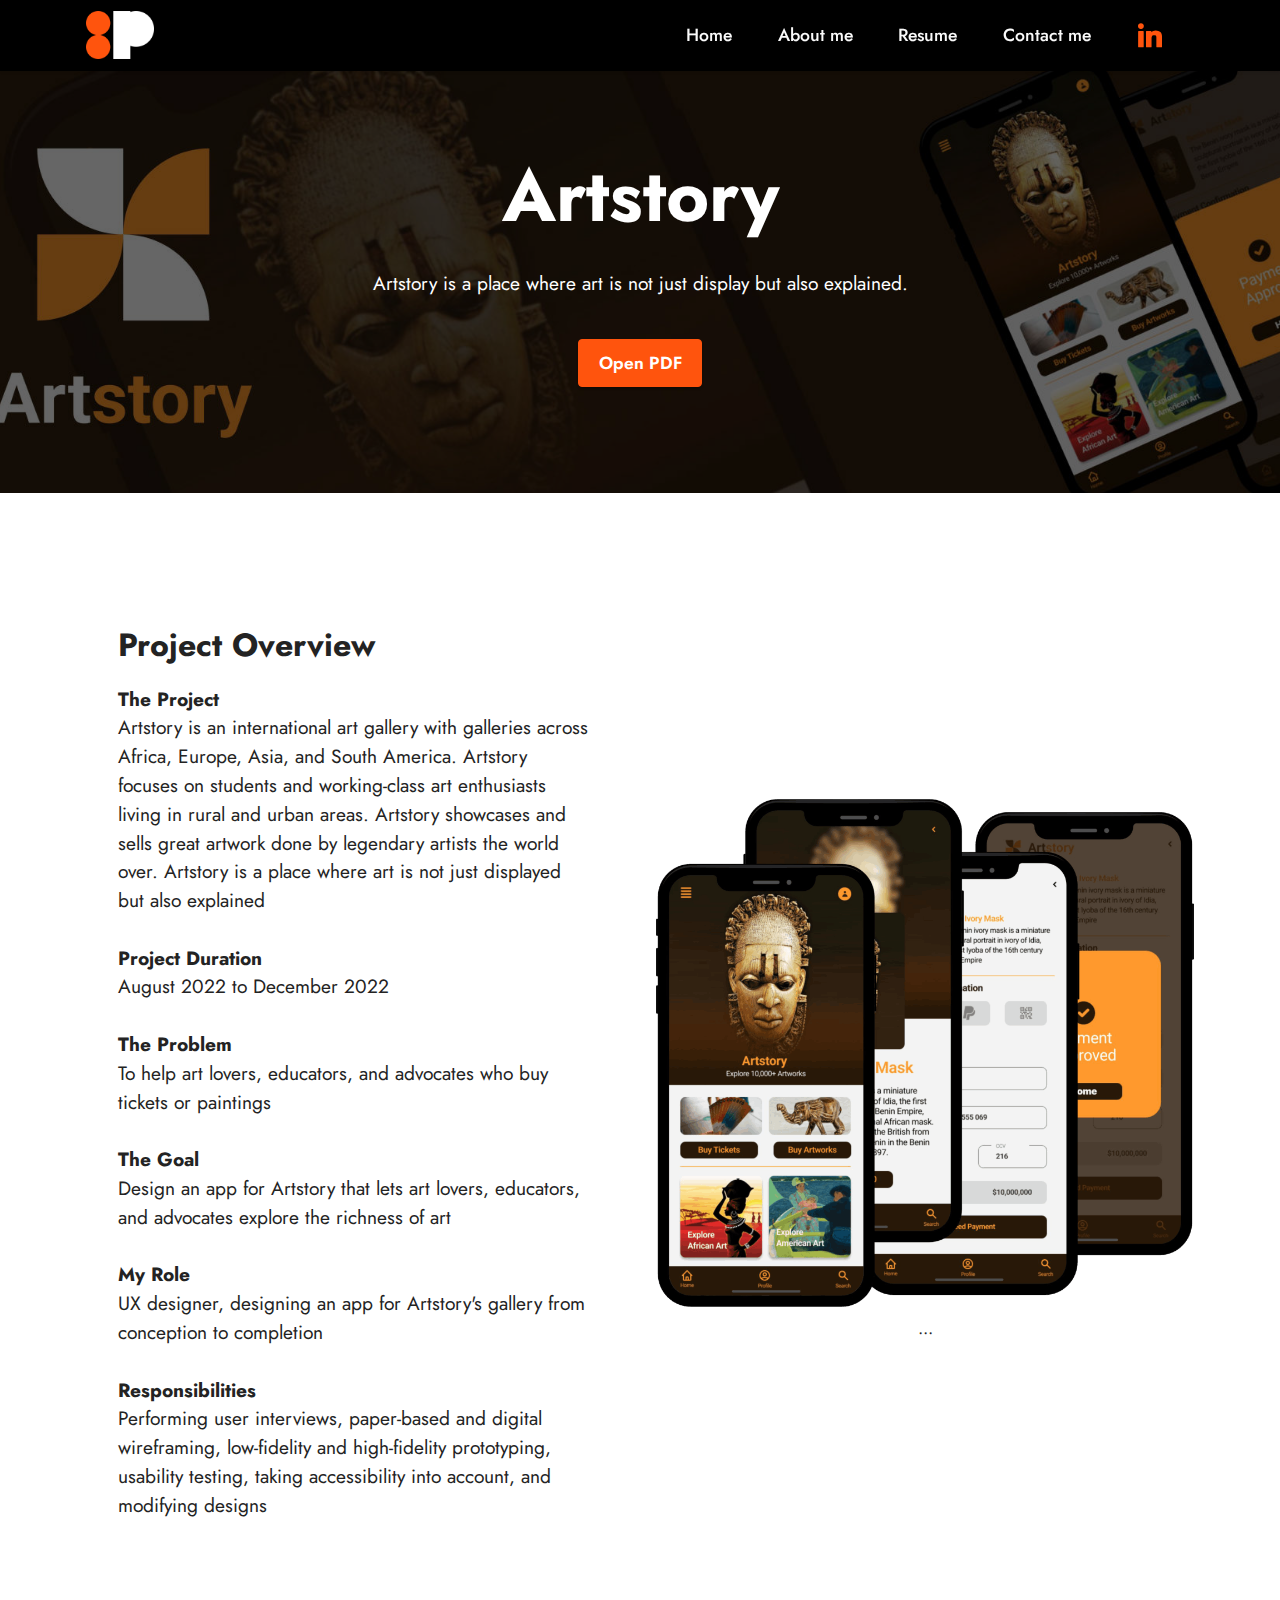
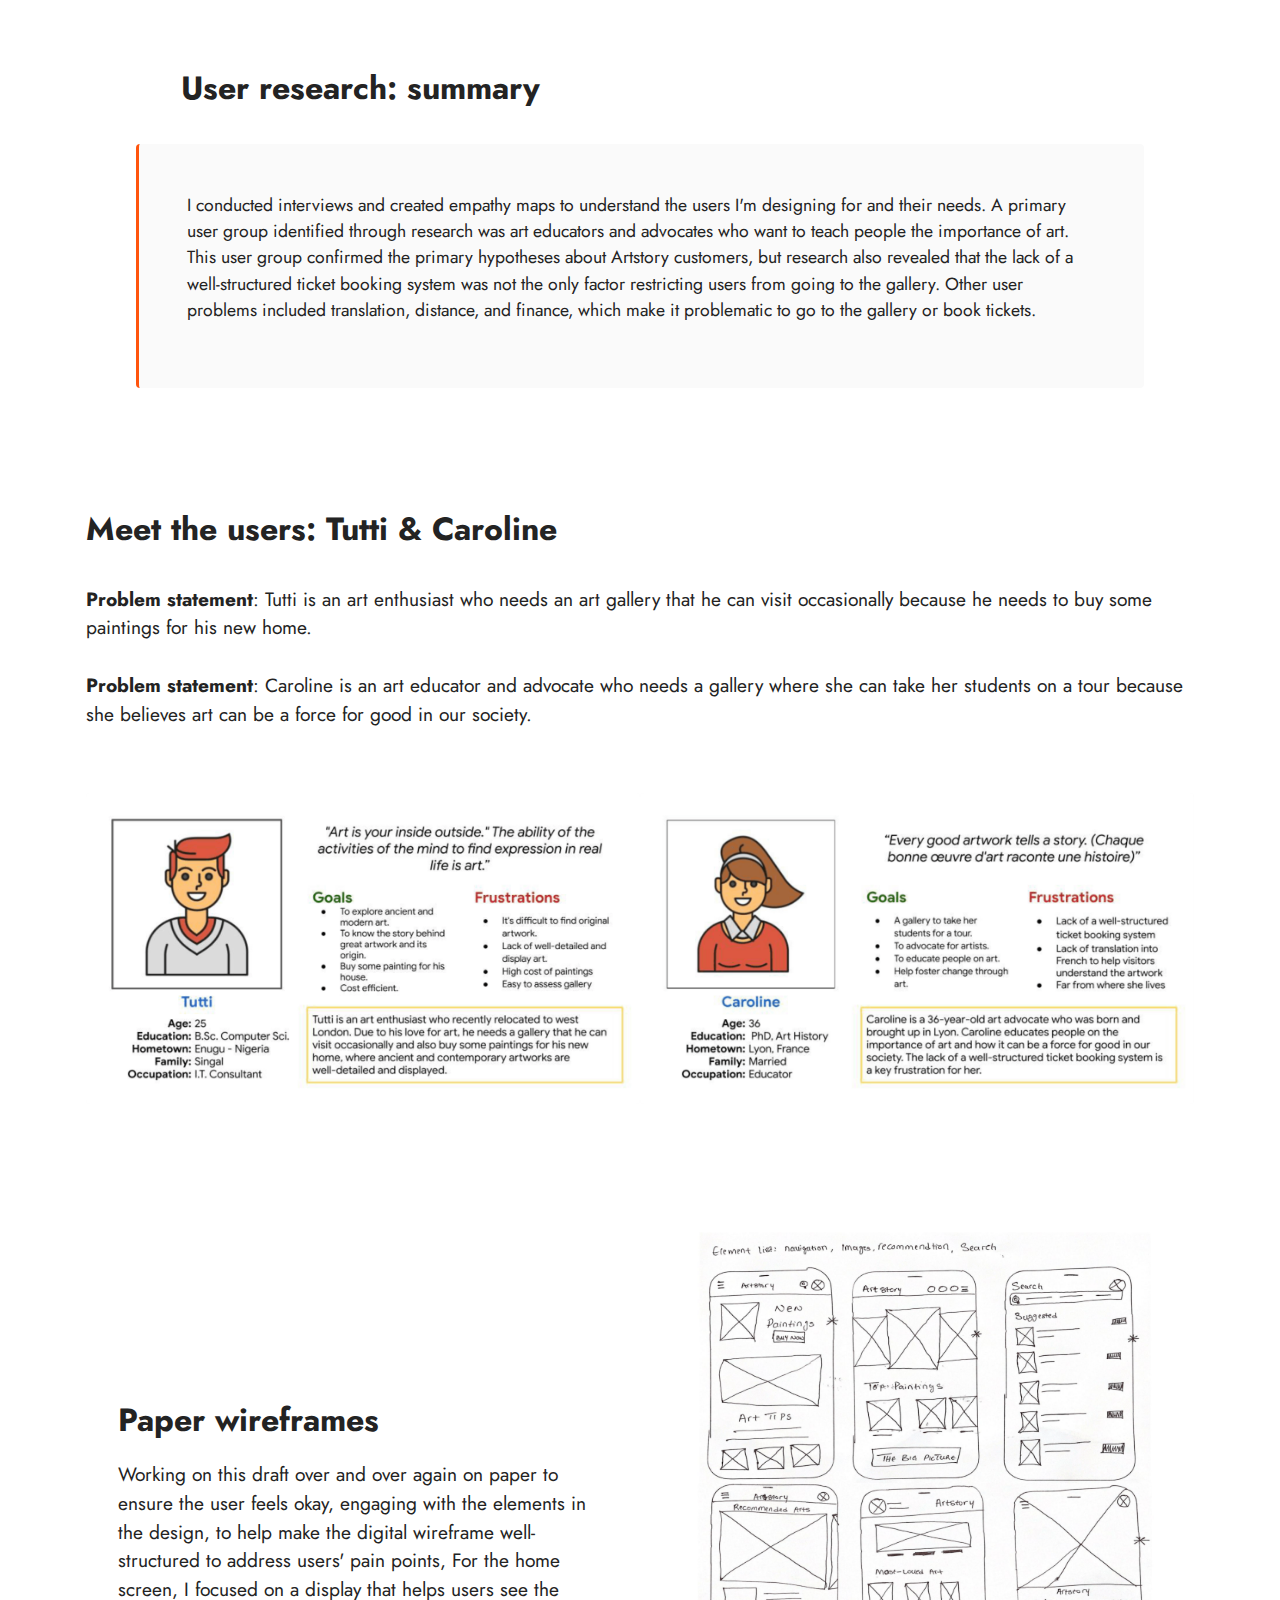
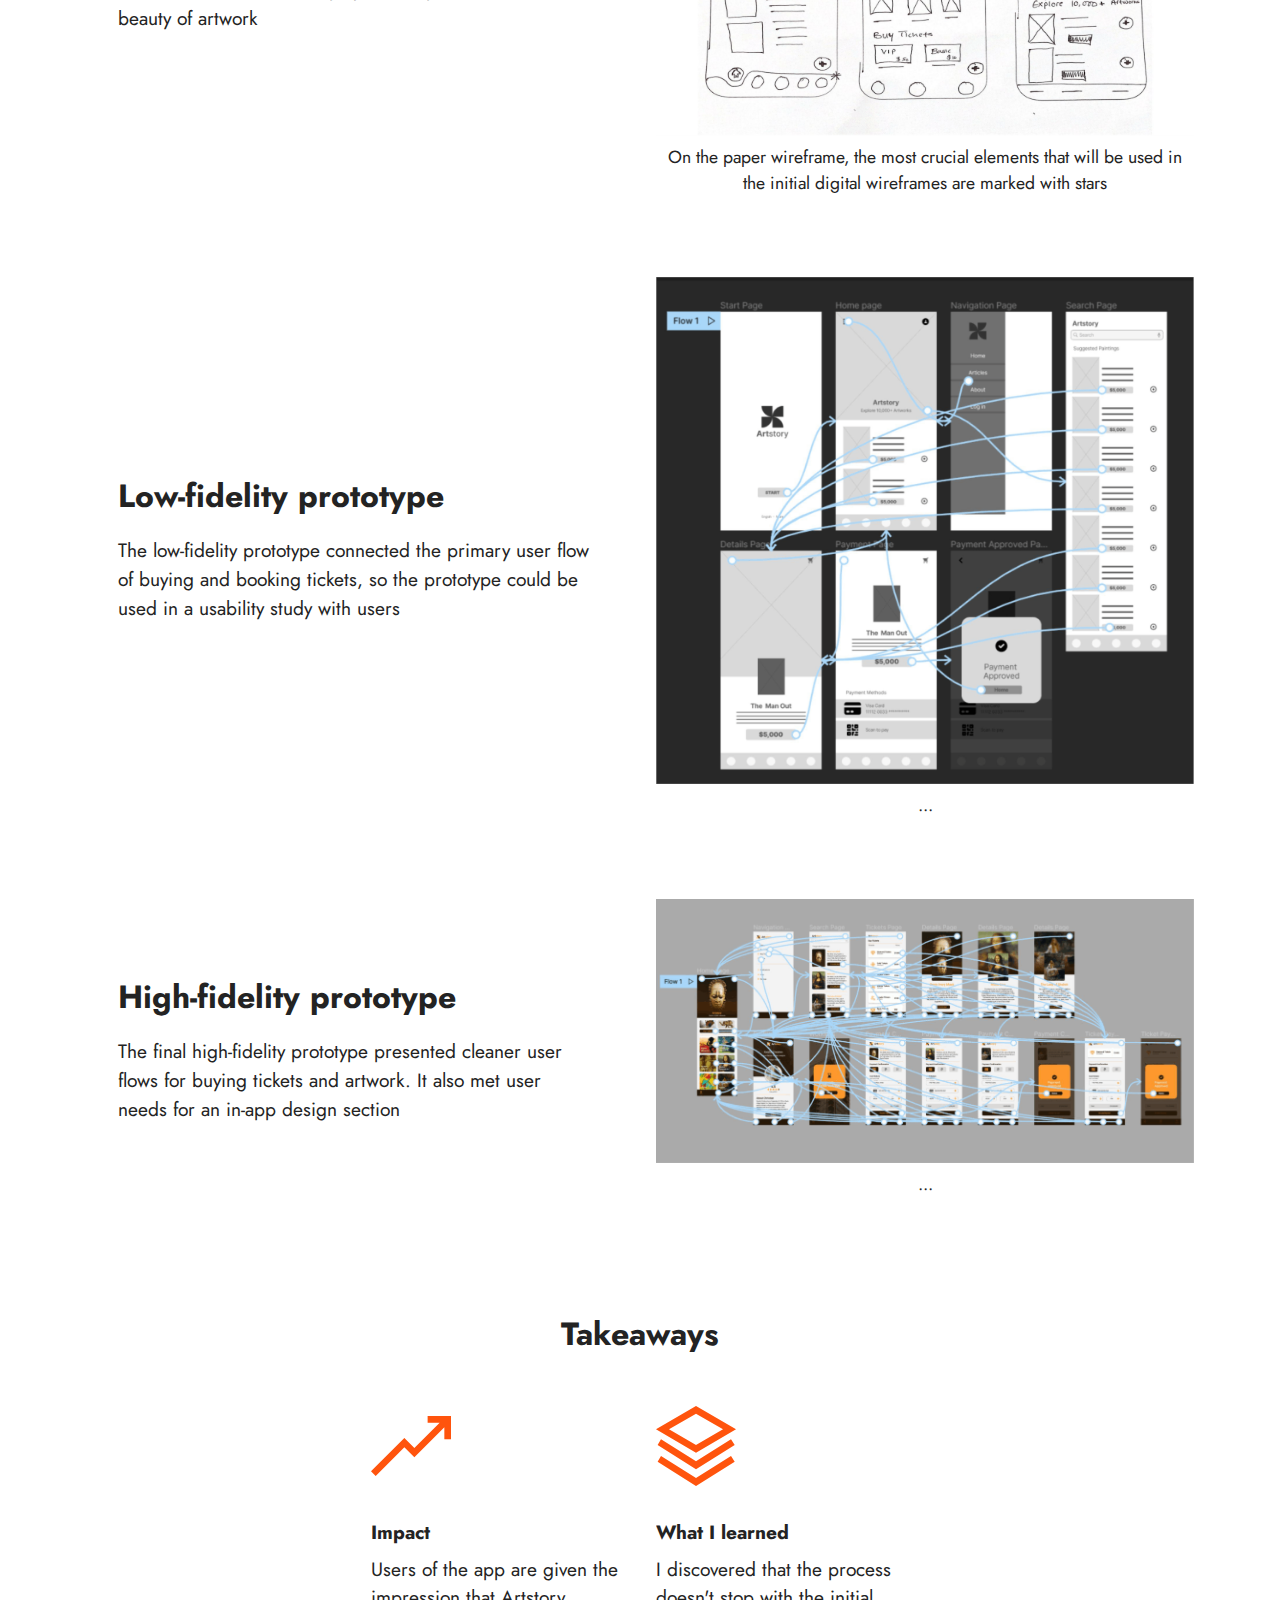
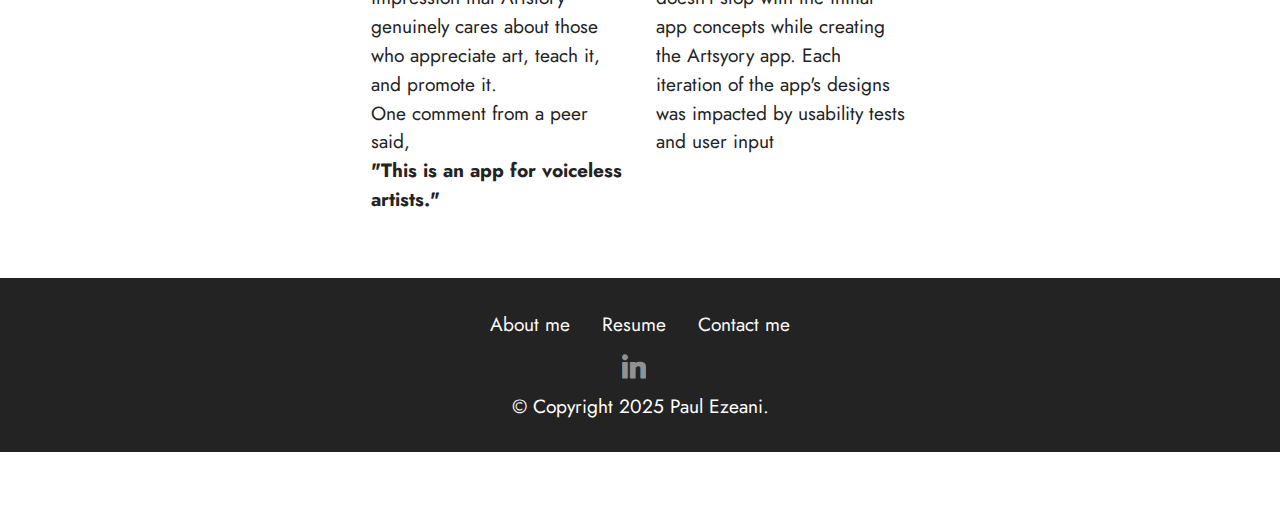
==== commit 4b7381a9: "removed image description" ====
--- a/artstory.html
+++ b/artstory.html
@@ -103,7 +103,7 @@
                     <div class="image-wrapper">
                         <img src="assets/images/sssss-967x913.png" alt="">
                         <p class="mbr-description mbr-fonts-style mt-2 align-center display-4">
-                            Image Description</p>
+                            ...</p>
                     </div>
                 </div>
                 <div class="col-12 col-lg">
